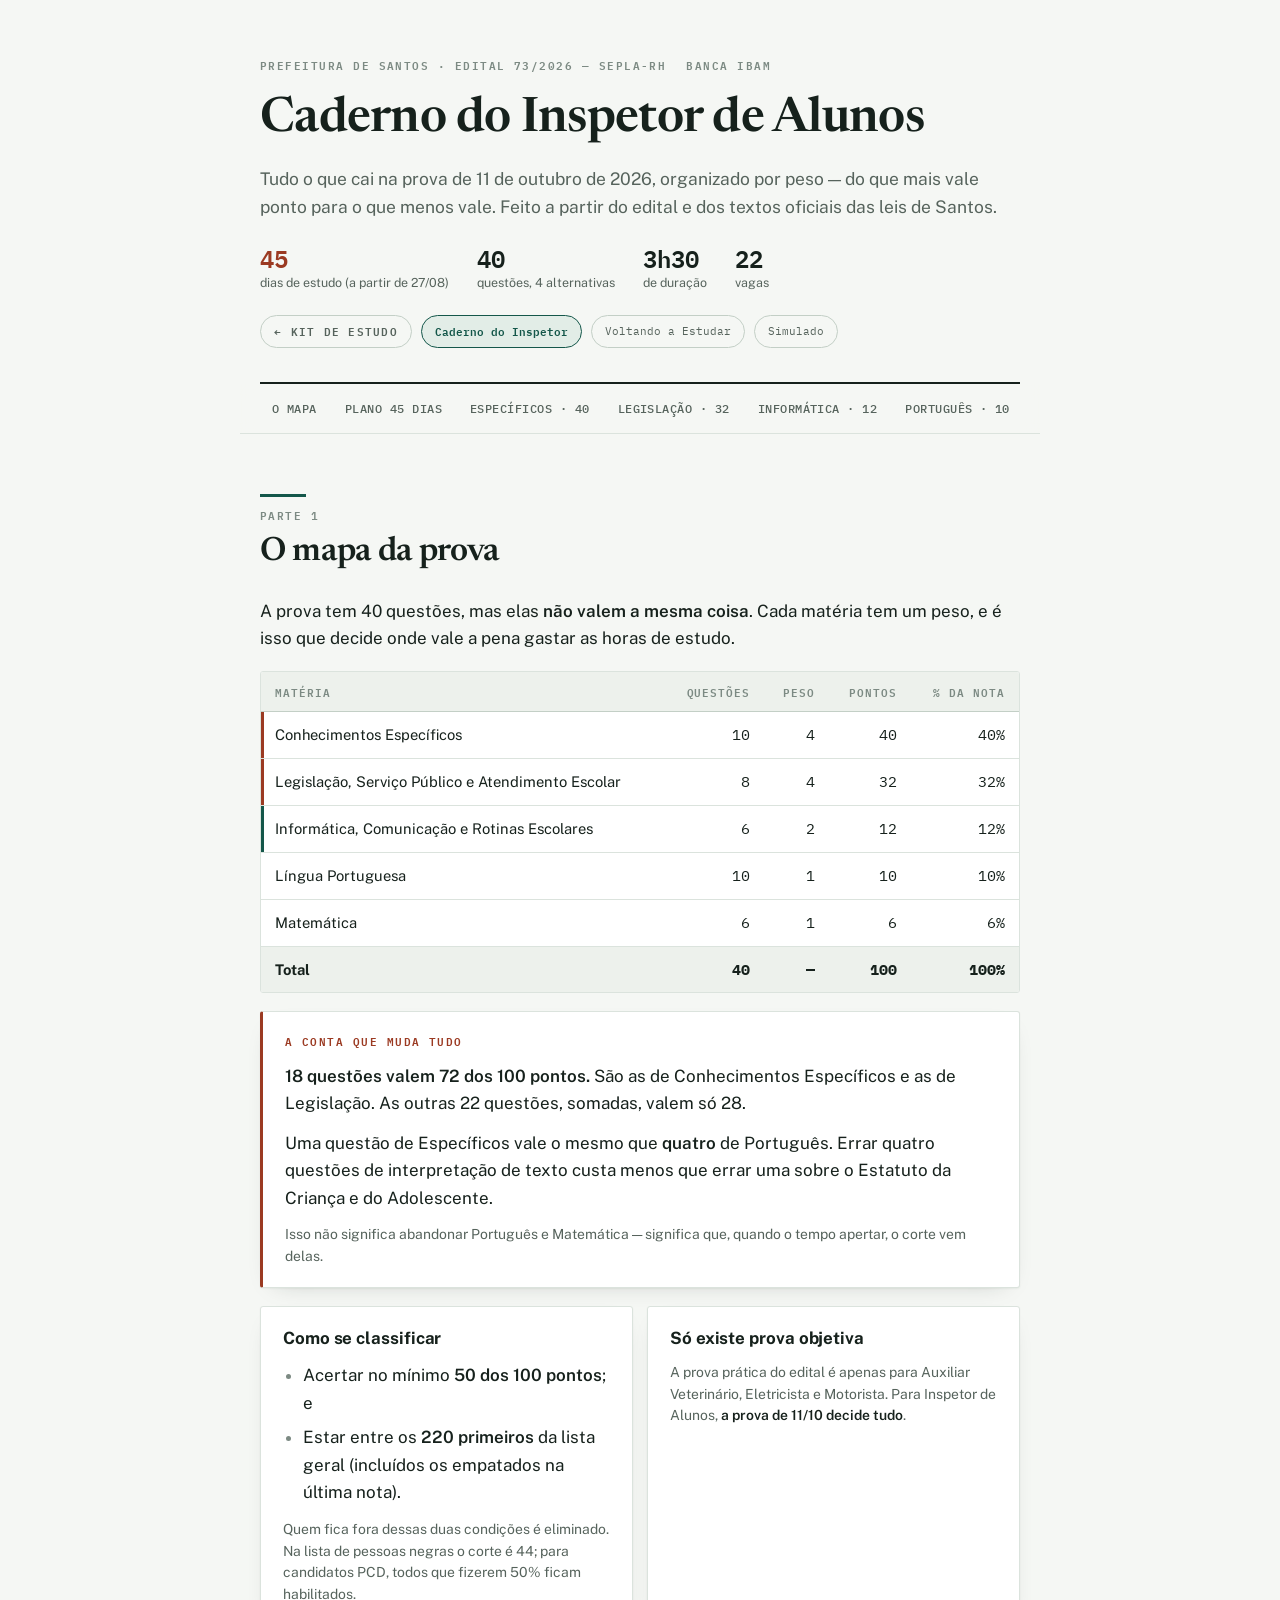
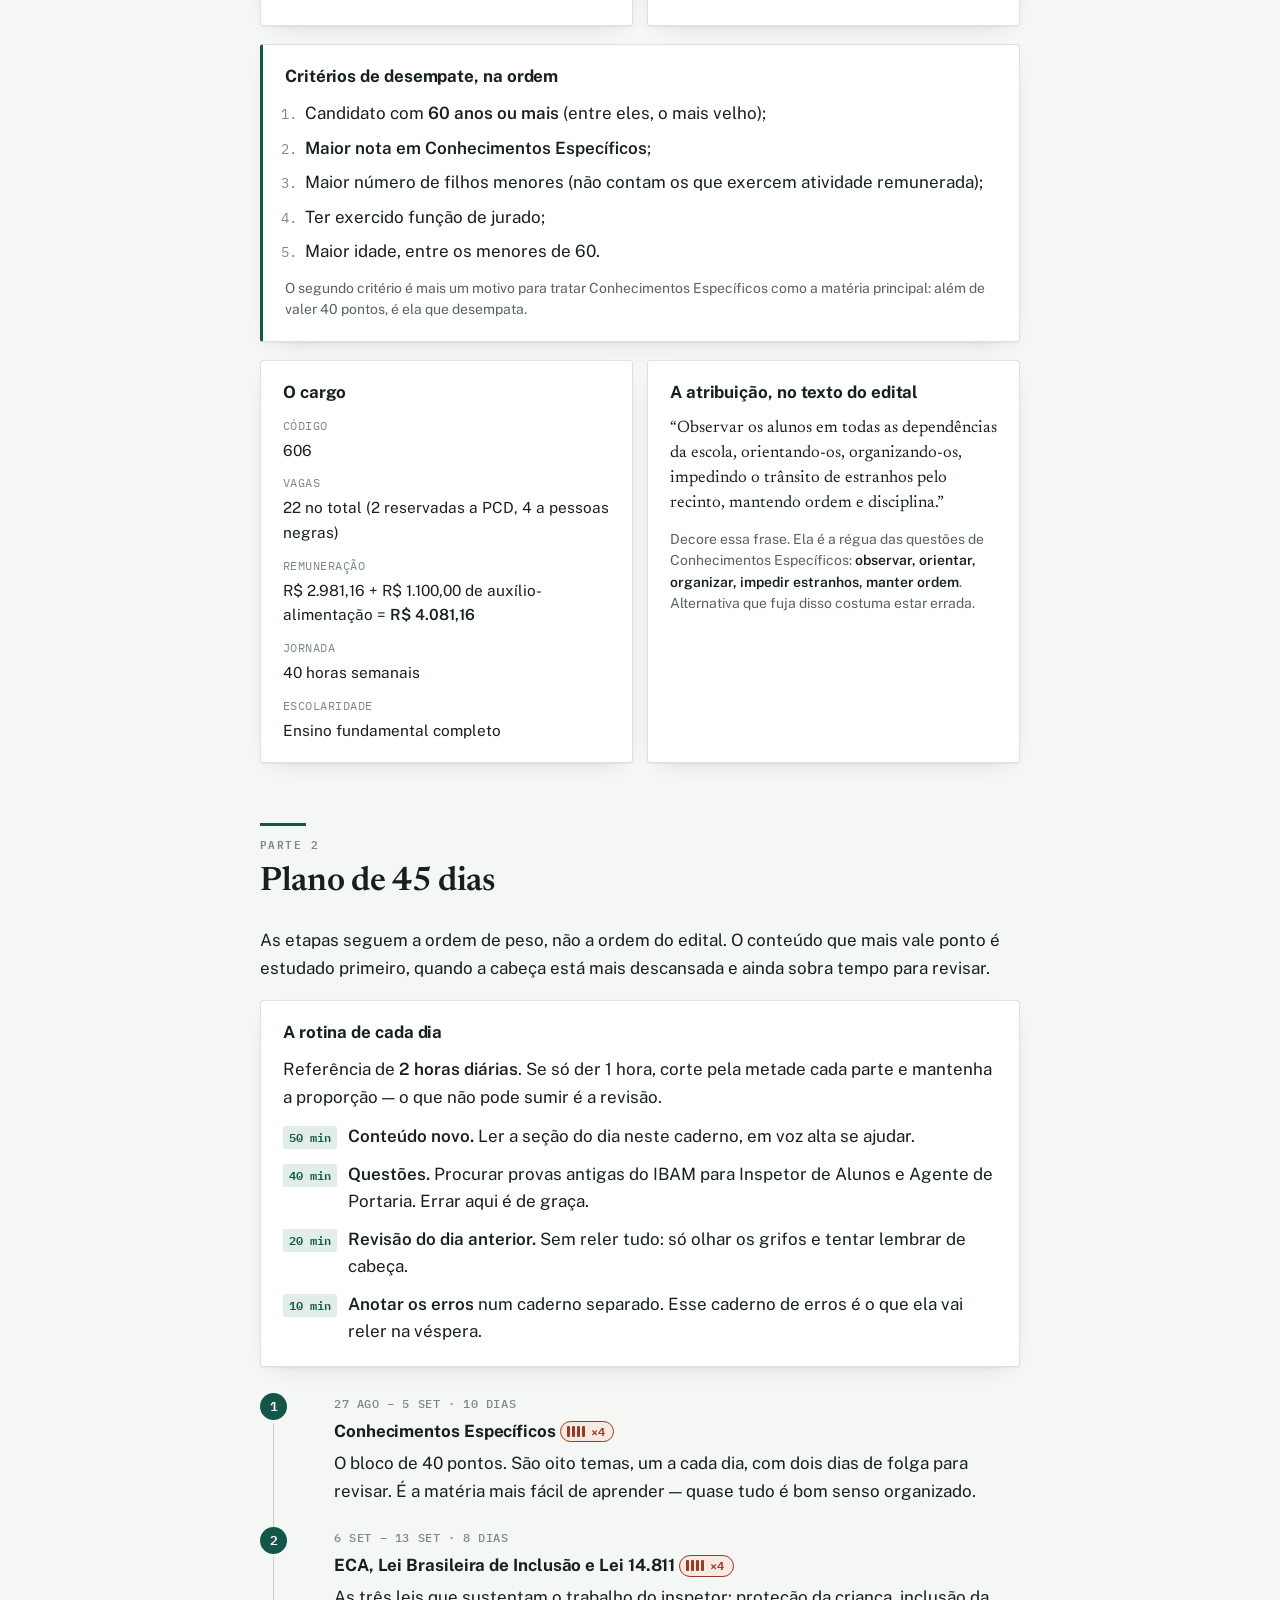
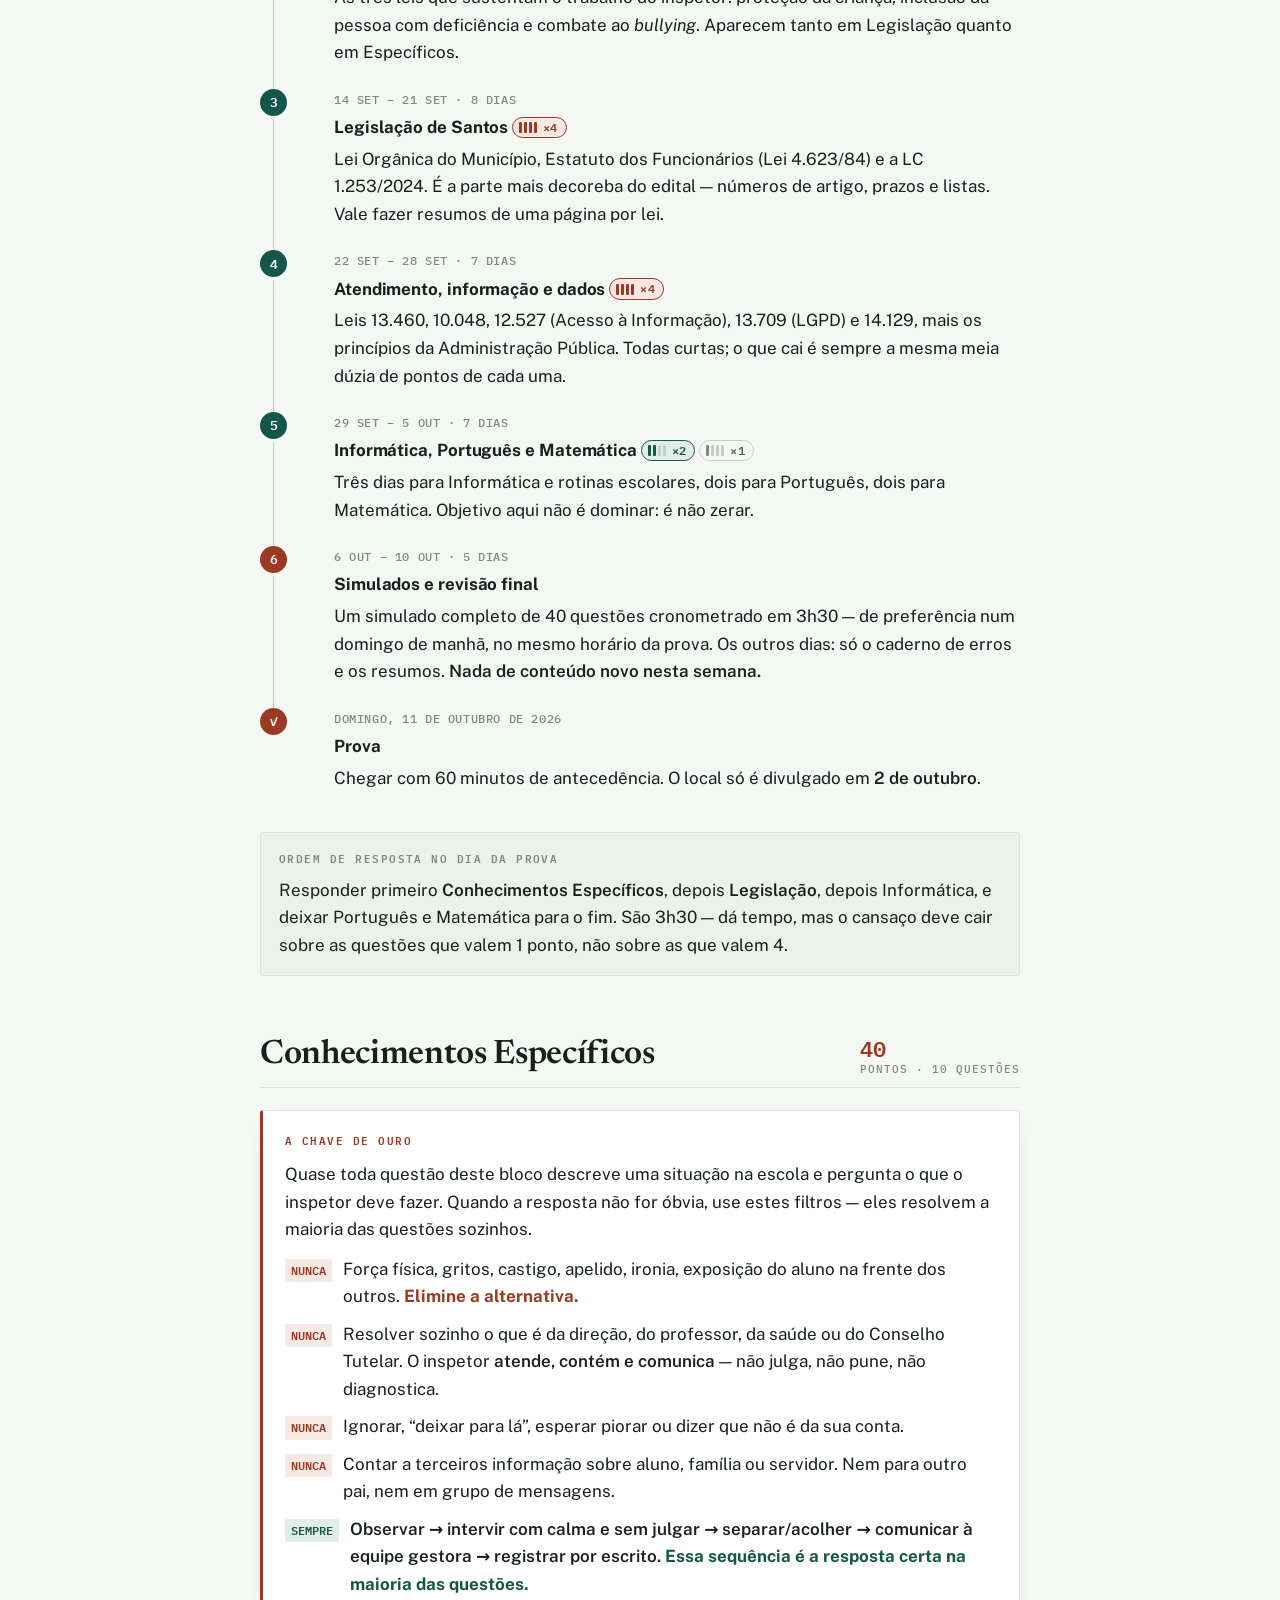
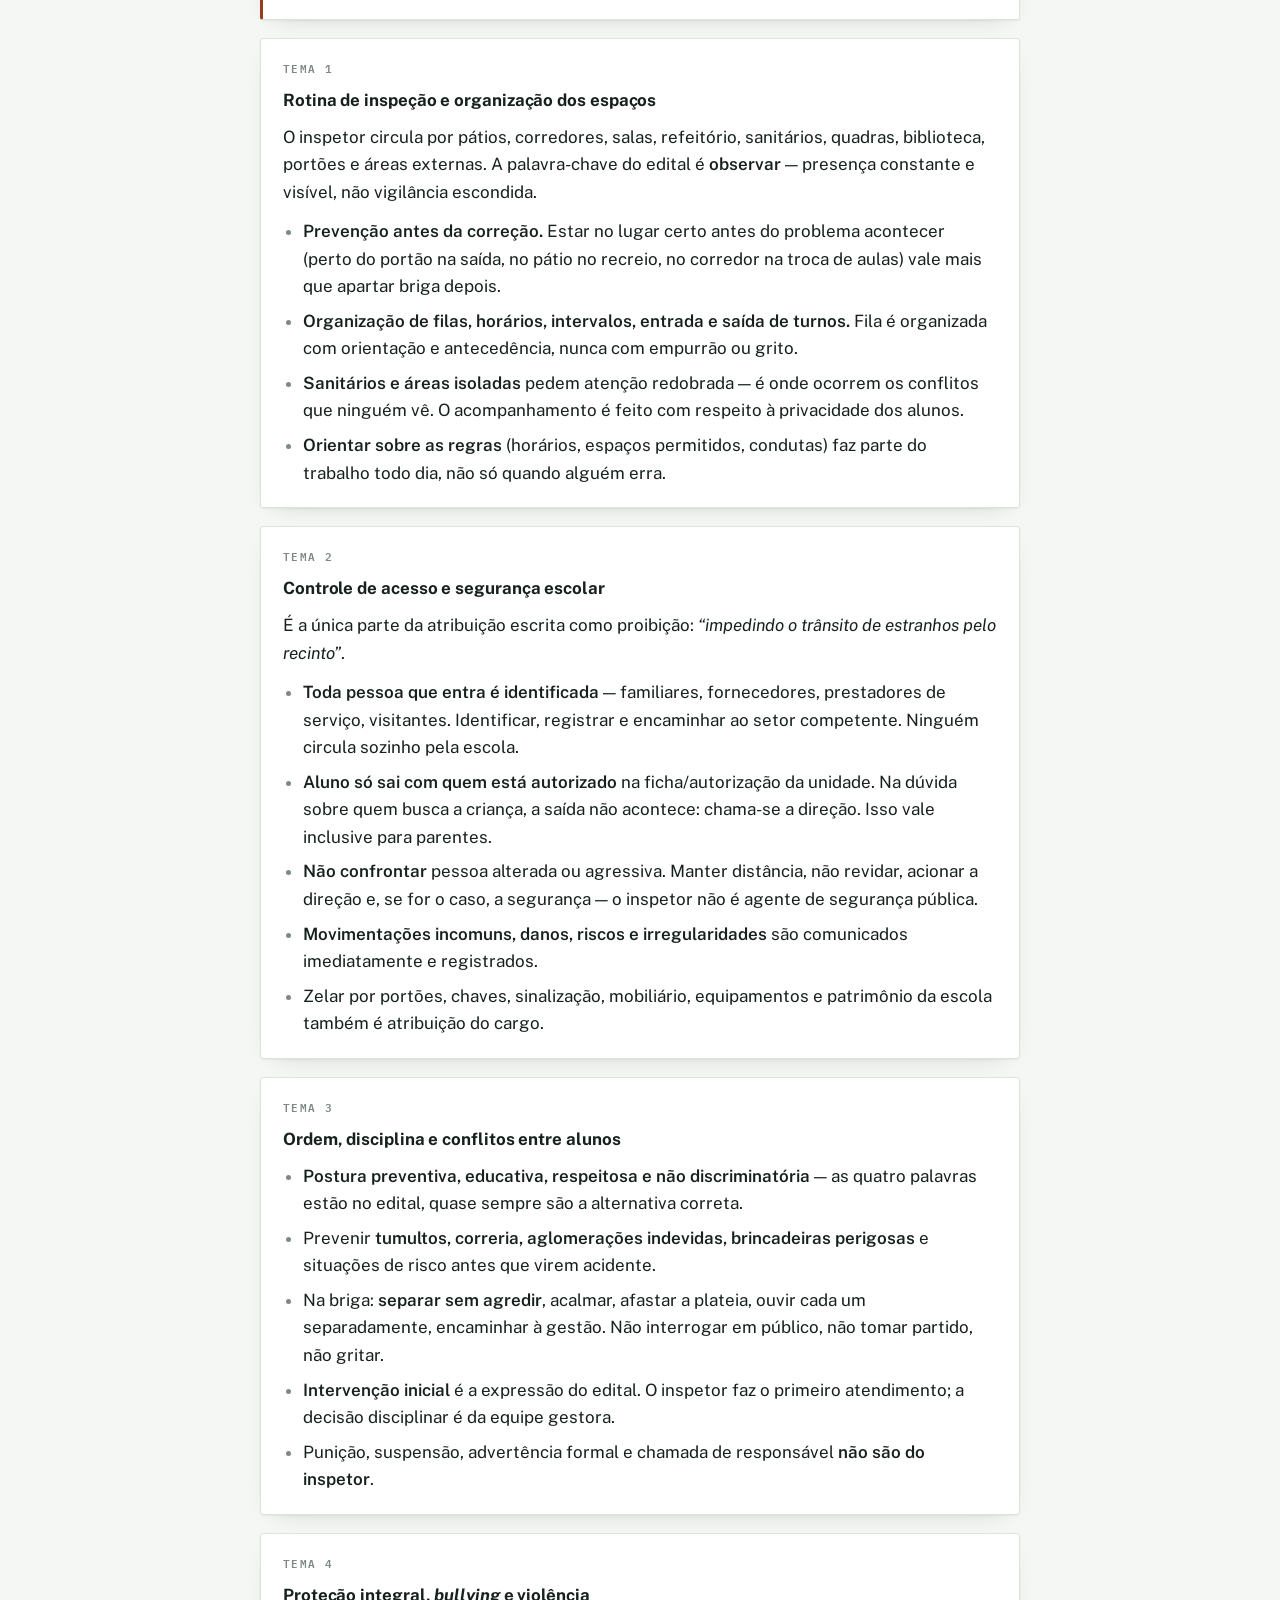
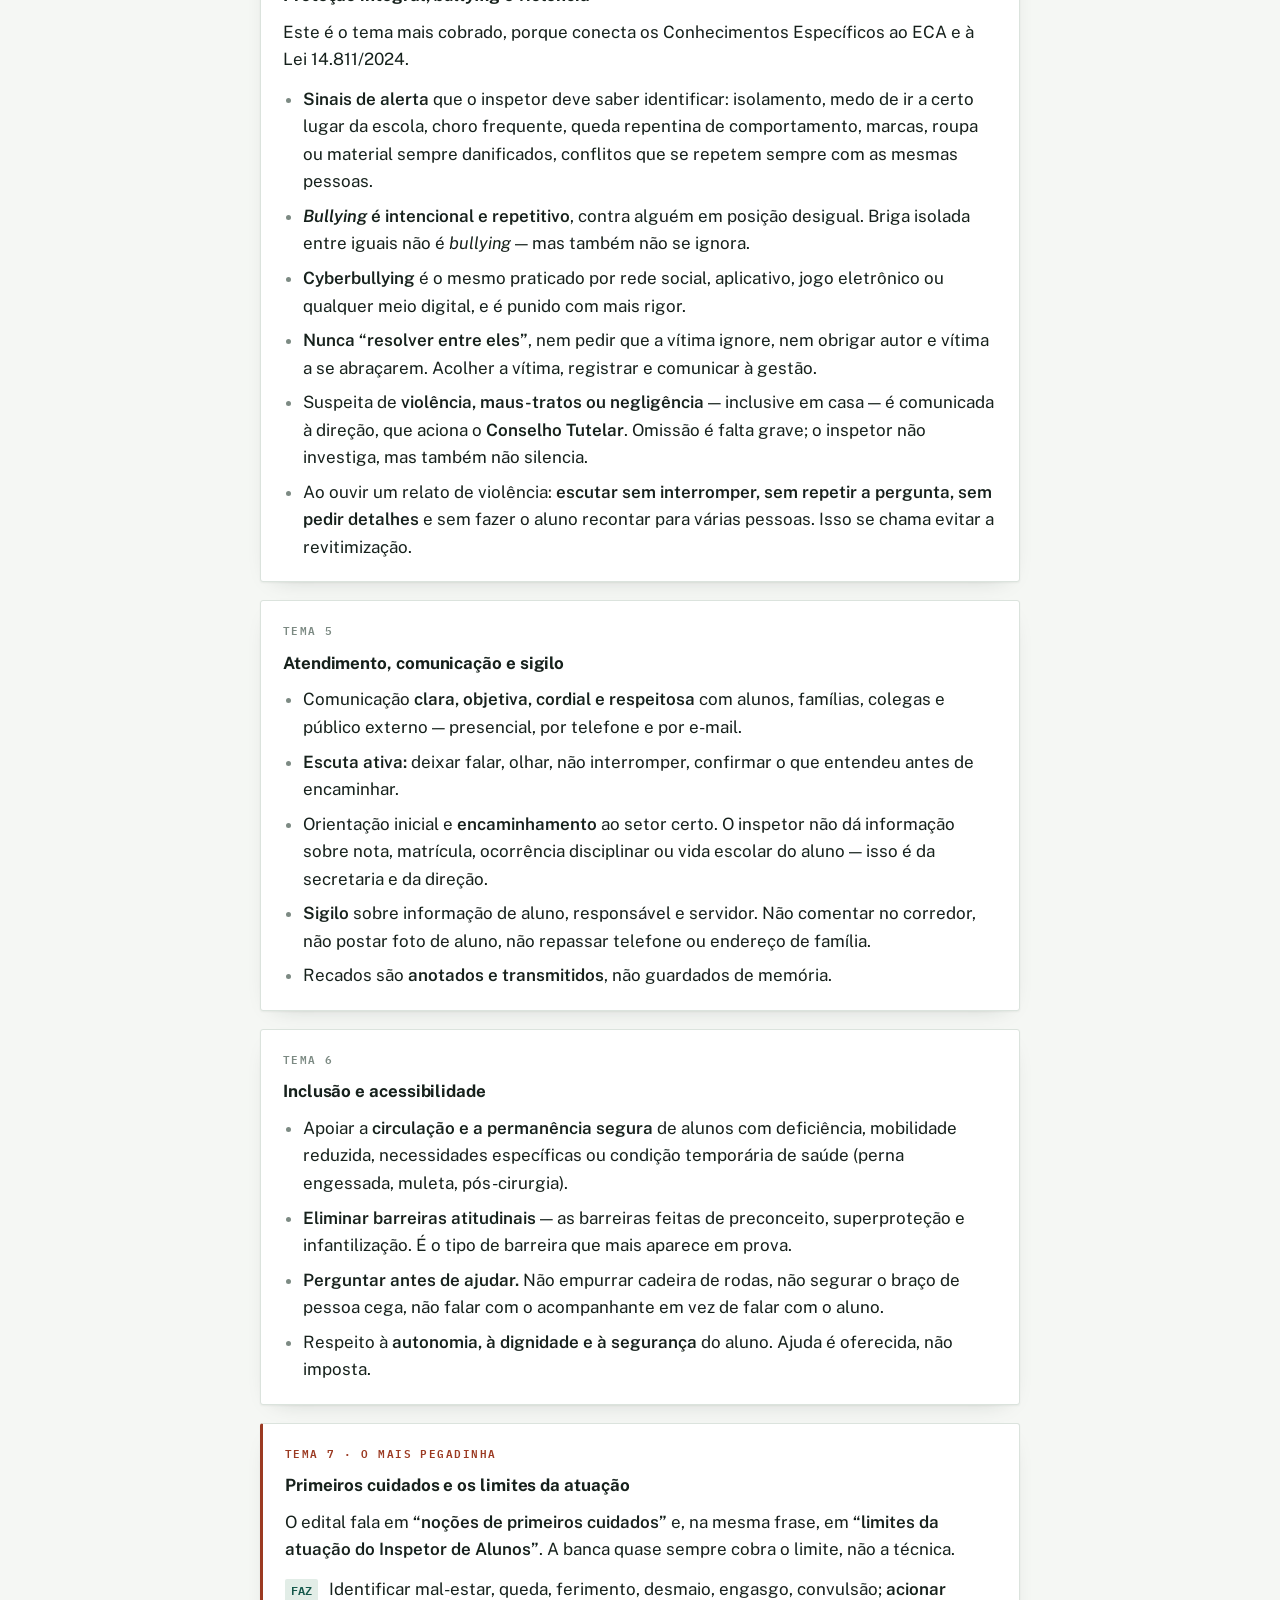
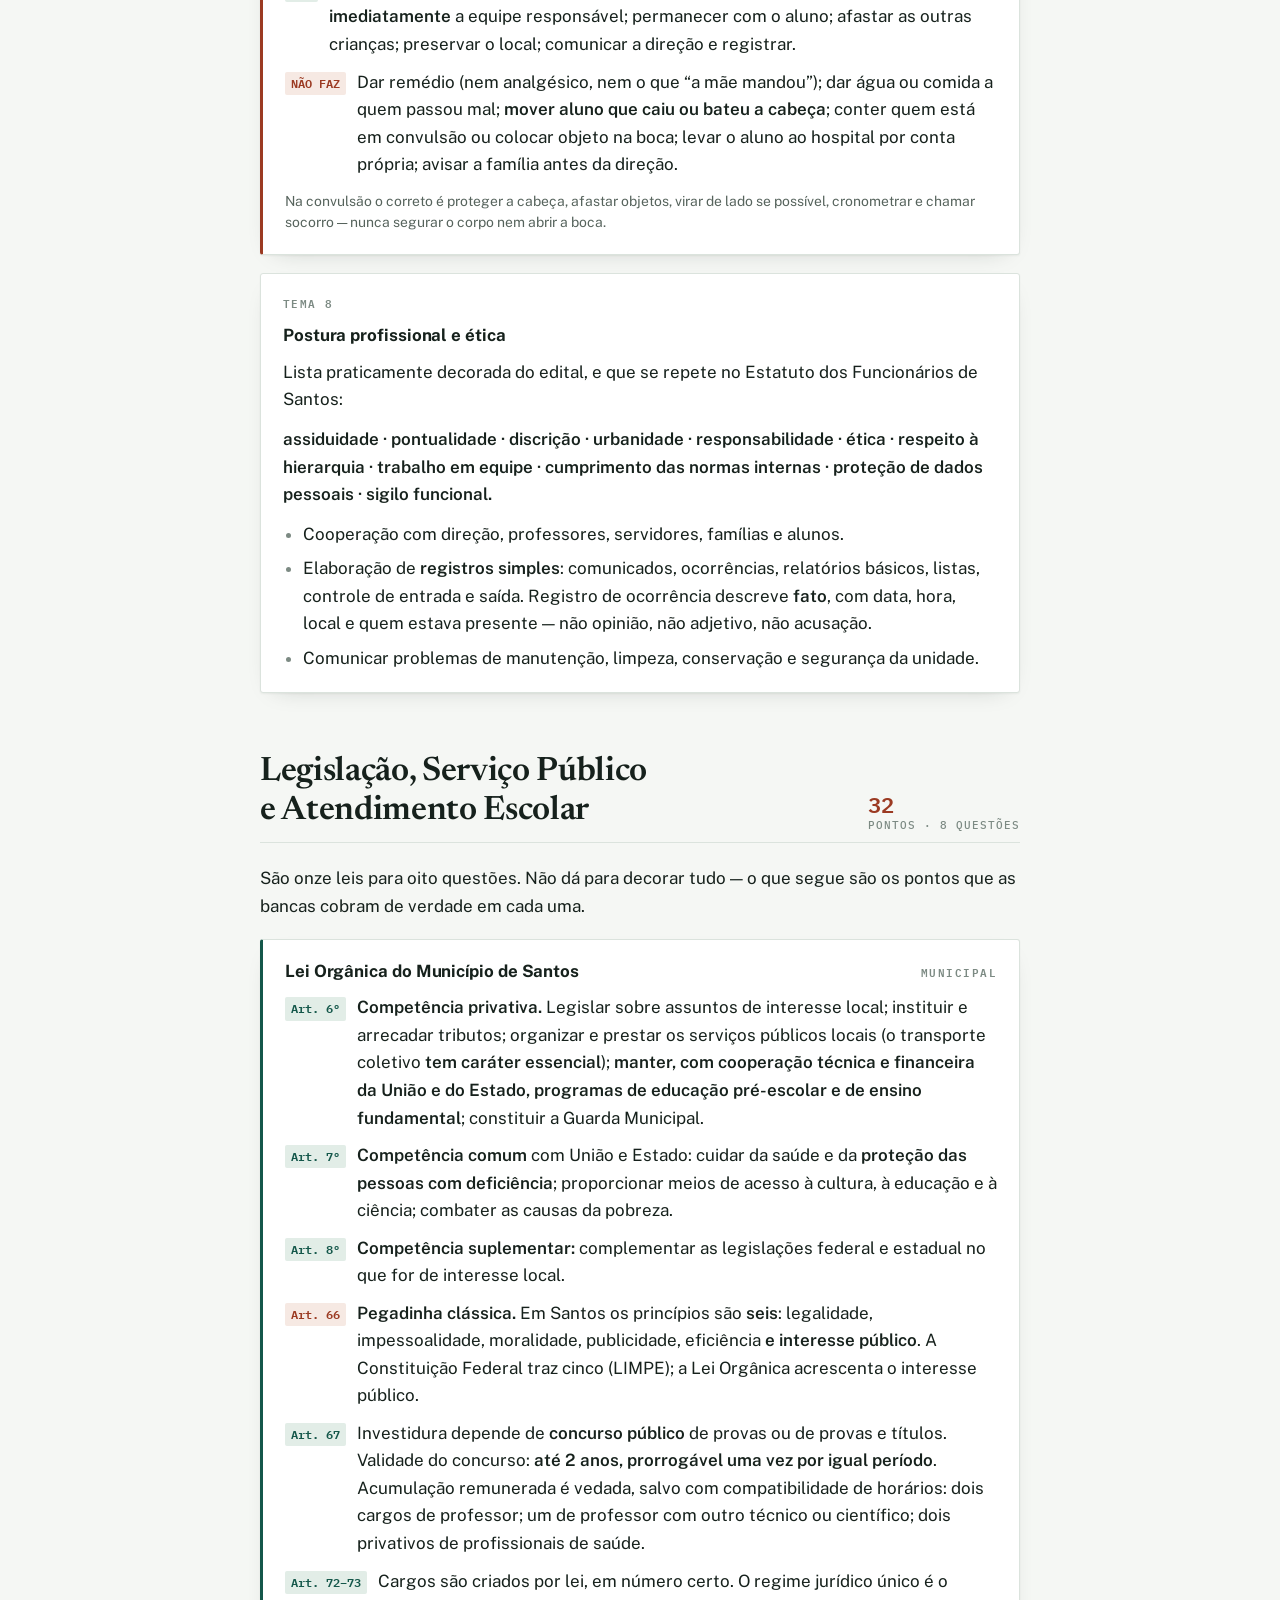
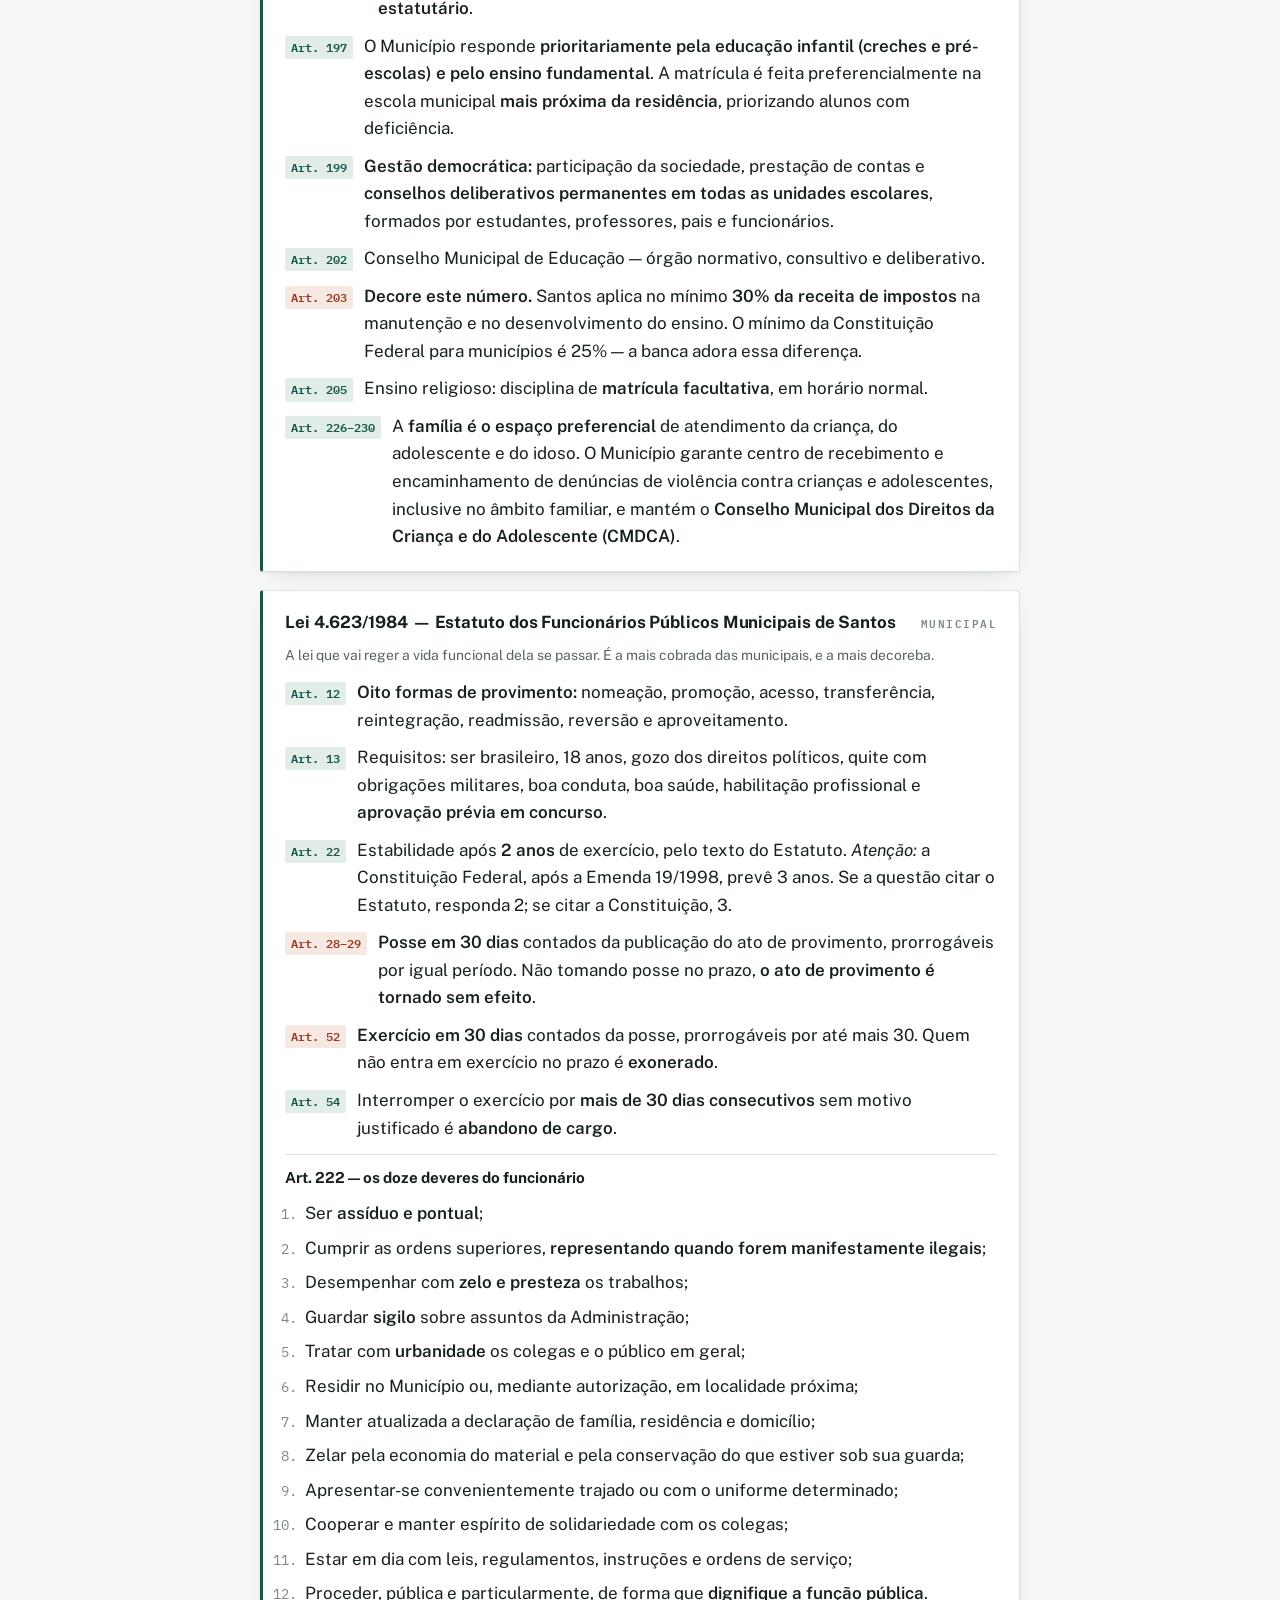
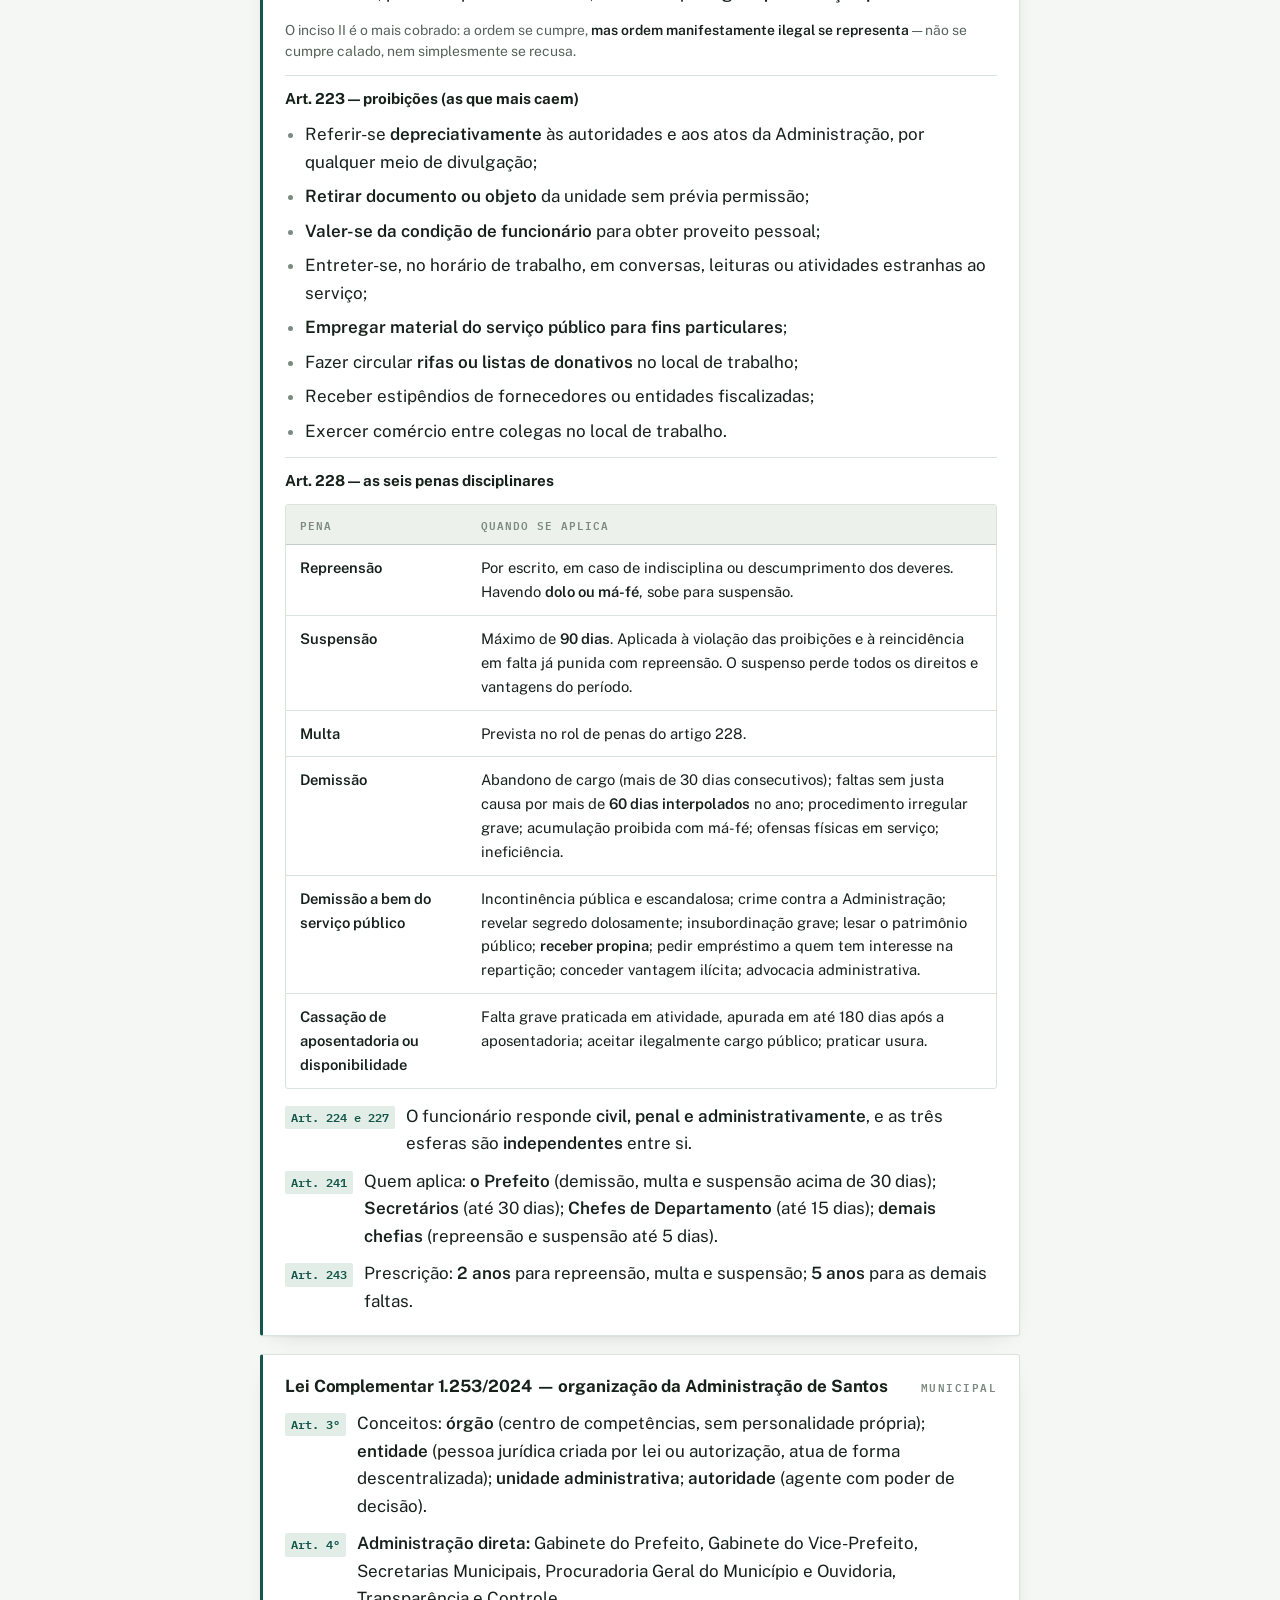
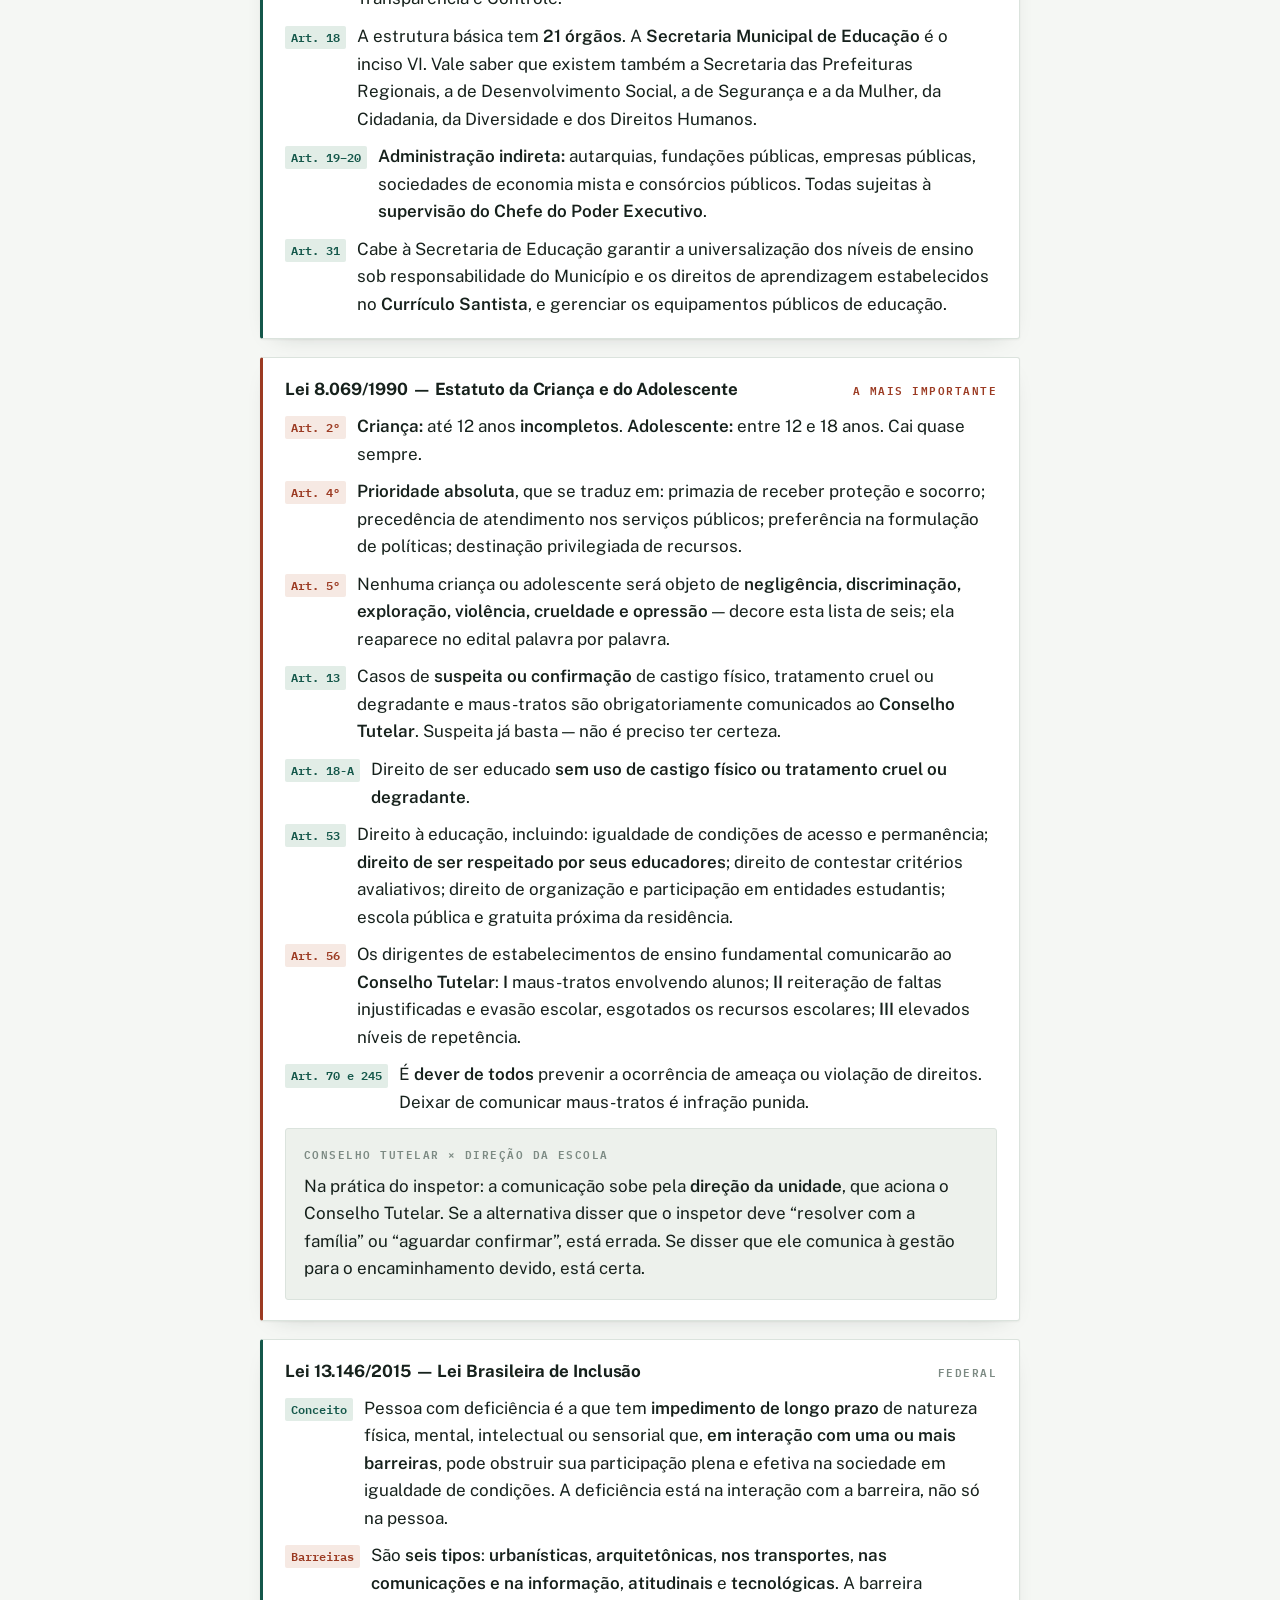
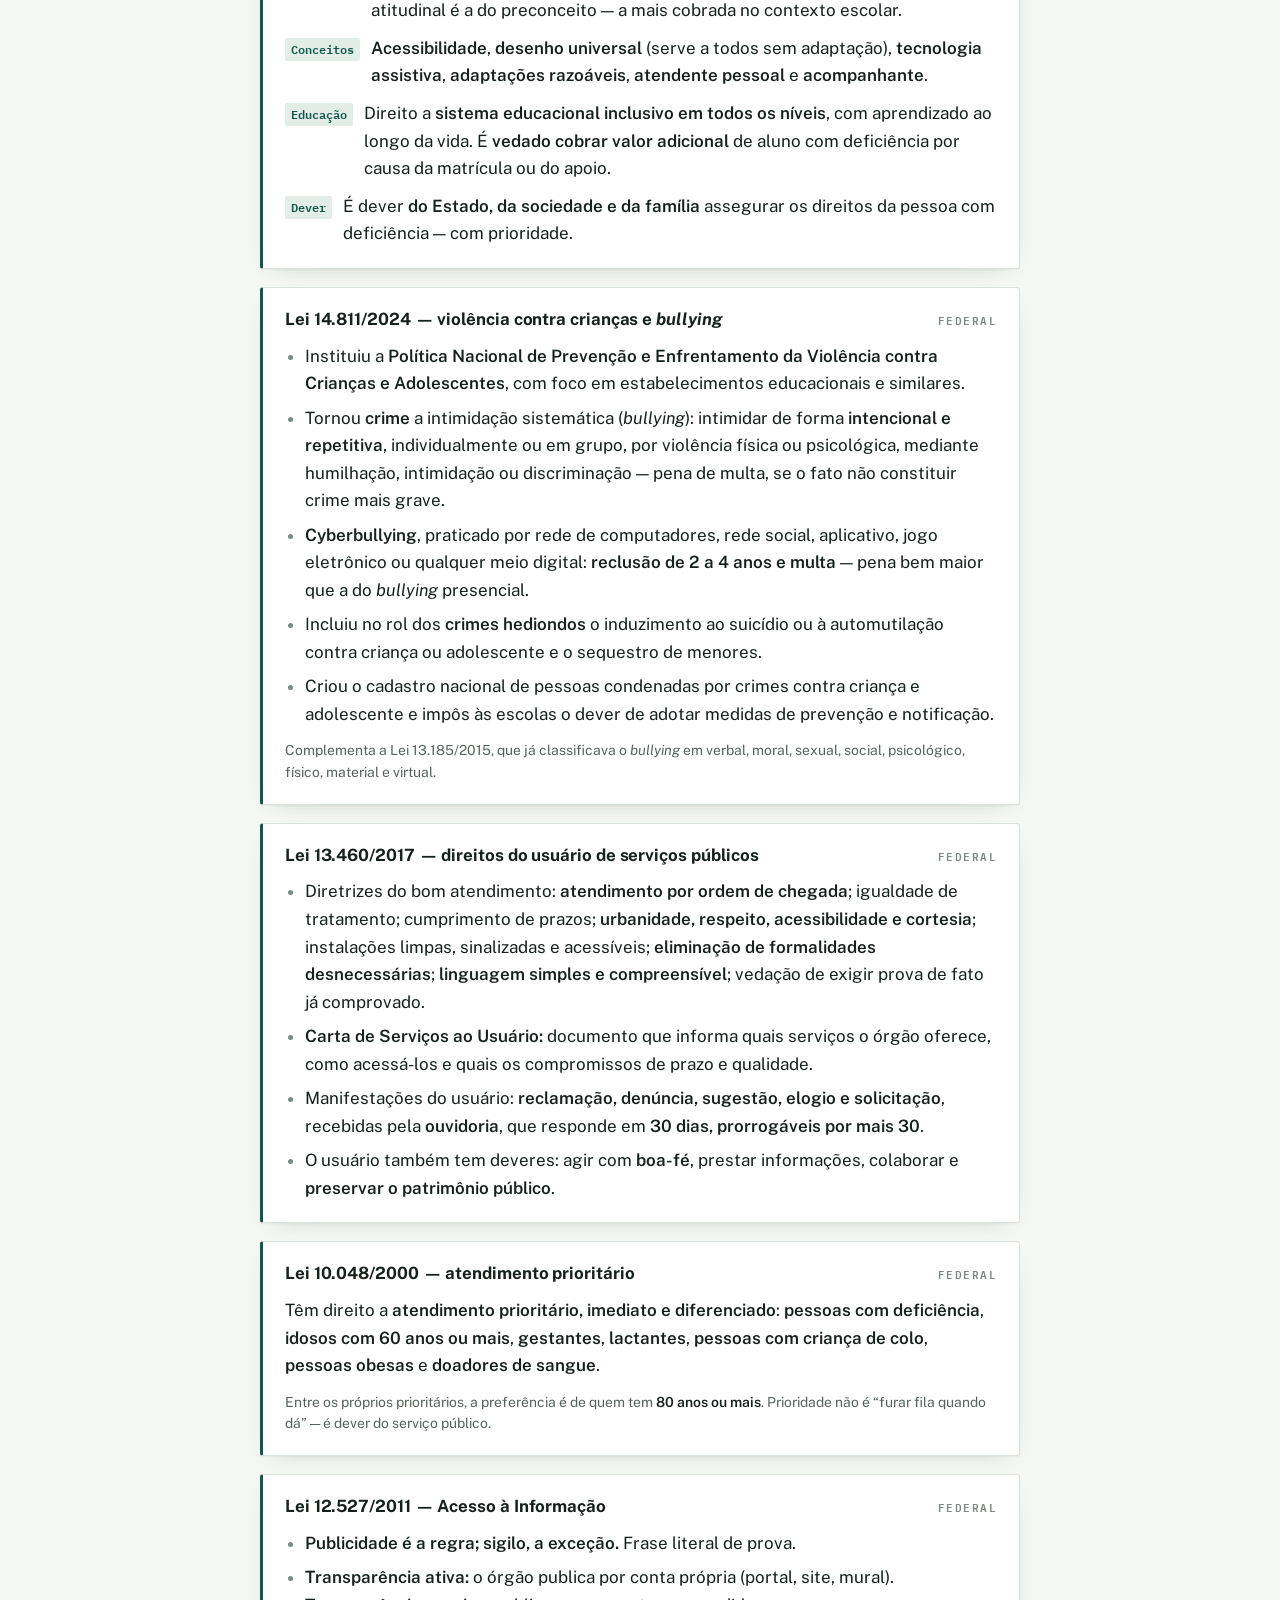
==== caderno.html @ 3c7d90fc "Kit de estudo para o concurso de Inspetor de Alunos de Santos" ====
<!doctype html>
<html lang="pt-BR">
<head>
<meta charset="utf-8">
<meta name="viewport" content="width=device-width, initial-scale=1">
<meta name="description" content="Mapa da prova, plano de 45 dias e conteúdo dos cinco blocos do concurso de Inspetor de Alunos de Santos.">
<meta name="theme-color" content="#14574A">
<title>Caderno do Inspetor de Alunos</title>
<link rel="preconnect" href="https://fonts.googleapis.com">
<link rel="preconnect" href="https://fonts.gstatic.com" crossorigin>
<link rel="stylesheet" href="https://fonts.googleapis.com/css2?family=Newsreader:ital,opsz,wght@0,6..72,400;0,600;1,6..72,400&family=Public+Sans:ital,wght@0,400;0,500;0,600;0,700;1,400&family=IBM+Plex+Mono:wght@400;500;600&display=swap">

<style>
  :root {
    --paper:   #F5F7F4;
    --surface: #FFFFFF;
    --sunk:    #EDF1EC;
    --ink:     #16211C;
    --ink-2:   #56635C;
    --ink-3:   #7C8A83;
    --line:    #DBE3DD;
    --line-2:  #C3CFC6;
    --accent:  #14574A;
    --accent-w:#E2EDE7;
    --alert:   #9B3A22;
    --alert-w: #F6E9E3;
    --shadow:  0 1px 2px rgba(22,33,28,.05), 0 8px 24px -16px rgba(22,33,28,.28);
  }
  @media (prefers-color-scheme: dark) {
    :root:not([data-theme="light"]) {
      --paper:   #111614;
      --surface: #191F1B;
      --sunk:    #1F2723;
      --ink:     #E7EDE8;
      --ink-2:   #9BA9A1;
      --ink-3:   #7E8C85;
      --line:    #2A342E;
      --line-2:  #3A463F;
      --accent:  #74C4AC;
      --accent-w:#1B2E29;
      --alert:   #E4967A;
      --alert-w: #2E211C;
      --shadow:  0 1px 2px rgba(0,0,0,.3), 0 8px 24px -16px rgba(0,0,0,.7);
    }
  }
  :root[data-theme="dark"] {
    --paper:   #111614;
    --surface: #191F1B;
    --sunk:    #1F2723;
    --ink:     #E7EDE8;
    --ink-2:   #9BA9A1;
    --ink-3:   #7E8C85;
    --line:    #2A342E;
    --line-2:  #3A463F;
    --accent:  #74C4AC;
    --accent-w:#1B2E29;
    --alert:   #E4967A;
    --alert-w: #2E211C;
    --shadow:  0 1px 2px rgba(0,0,0,.3), 0 8px 24px -16px rgba(0,0,0,.7);
  }

  * { box-sizing: border-box; }

  body {
    background: var(--paper);
    color: var(--ink);
    font-family: "Public Sans", "Segoe UI", system-ui, sans-serif;
    font-size: 17px;
    line-height: 1.62;
    -webkit-font-smoothing: antialiased;
    margin: 0;
    padding: 0 20px 96px;
  }

  .wrap { max-width: 760px; margin: 0 auto; }

  /* ---------- type ---------- */
  h1, h2, h3, h4 { text-wrap: balance; margin: 0; }
  h1 {
    font-family: Newsreader, Georgia, serif;
    font-size: clamp(2.1rem, 6vw, 3.05rem);
    font-weight: 600;
    line-height: 1.08;
    letter-spacing: -.015em;
  }
  h2 {
    font-family: Newsreader, Georgia, serif;
    font-size: clamp(1.65rem, 4.4vw, 2.1rem);
    font-weight: 600;
    line-height: 1.15;
    letter-spacing: -.01em;
  }
  h3 {
    font-size: 1.06rem;
    font-weight: 700;
    letter-spacing: -.005em;
    line-height: 1.35;
  }
  h4 {
    font-size: .95rem;
    font-weight: 700;
    line-height: 1.4;
  }
  p { margin: 0; }
  strong { font-weight: 600; color: var(--ink); }
  em { font-style: italic; }
  a { color: var(--accent); text-decoration-thickness: 1px; text-underline-offset: 2px; }
  a:focus-visible, button:focus-visible {
    outline: 2px solid var(--accent);
    outline-offset: 3px;
    border-radius: 3px;
  }

  .eyebrow {
    font-family: "IBM Plex Mono", ui-monospace, monospace;
    font-size: .705rem;
    font-weight: 600;
    letter-spacing: .13em;
    text-transform: uppercase;
    color: var(--ink-3);
  }
  .lede { font-size: 1.09rem; color: var(--ink-2); }
  .fine { font-size: .87rem; color: var(--ink-2); line-height: 1.55; }
  .mono { font-family: "IBM Plex Mono", ui-monospace, monospace; font-variant-numeric: tabular-nums; }

  /* ---------- masthead ---------- */
  .mast {

  /* ---------- kit de estudo ---------- */
  .kit { display: flex; flex-wrap: wrap; align-items: center; gap: 7px 9px; padding-top: 4px;
         font-family: "IBM Plex Mono", ui-monospace, monospace; font-size: .715rem; }
  .kit-label { color: var(--ink-3); letter-spacing: .11em; text-transform: uppercase; font-weight: 600; }
  .kit a, .kit .atual { border-radius: 100px; padding: 6px 13px; white-space: nowrap; border: 1px solid var(--line-2); }
  .kit a { color: var(--ink-2); text-decoration: none; }
  .kit a:hover { color: var(--ink); background: var(--sunk); border-color: var(--ink-3); }
  .kit a:focus-visible { outline: 2px solid var(--accent); outline-offset: 2px; }
  .kit .atual { color: var(--accent); border-color: var(--accent); background: var(--accent-w); font-weight: 600; }
    padding: 56px 0 34px;
    border-bottom: 2px solid var(--ink);
    display: flex; flex-direction: column; gap: 18px;
  }
  .mast-meta { display: flex; flex-wrap: wrap; gap: 8px 20px; align-items: baseline; }
  .mast h1 { margin-top: 2px; }
  .countdown {
    display: flex; flex-wrap: wrap; gap: 10px 28px; align-items: baseline;
    padding-top: 6px;
  }
  .cd-item { display: flex; flex-direction: column; gap: 1px; }
  .cd-n {
    font-family: "IBM Plex Mono", ui-monospace, monospace;
    font-size: 1.5rem; font-weight: 600; line-height: 1.1;
    font-variant-numeric: tabular-nums;
  }
  .cd-n.hot { color: var(--alert); }
  .cd-l { font-size: .78rem; color: var(--ink-2); }

  /* ---------- nav ---------- */
  nav.jump {
    position: sticky; top: 0; z-index: 20;
    background: color-mix(in srgb, var(--paper) 92%, transparent);
    backdrop-filter: blur(8px);
    border-bottom: 1px solid var(--line);
    margin: 0 -20px 0;
    padding: 0 20px;
  }
  .jump-inner {
    max-width: 760px; margin: 0 auto;
    display: flex; gap: 4px; overflow-x: auto;
    scrollbar-width: none; padding: 9px 0;
  }
  .jump-inner::-webkit-scrollbar { display: none; }
  .jump a {
    flex: 0 0 auto;
    font-family: "IBM Plex Mono", ui-monospace, monospace;
    font-size: .74rem; font-weight: 500; letter-spacing: .04em;
    text-transform: uppercase;
    color: var(--ink-2); text-decoration: none;
    padding: 5px 11px; border-radius: 100px;
    border: 1px solid transparent;
    white-space: nowrap;
  }
  .jump a:hover { color: var(--ink); background: var(--sunk); border-color: var(--line); }

  /* ---------- sections ---------- */
  section { padding-top: 60px; scroll-margin-top: 58px; }
  .sec-head { display: flex; flex-direction: column; gap: 9px; margin-bottom: 26px; }
  .sec-head .bar { width: 46px; height: 3px; background: var(--accent); }
  .stack { display: flex; flex-direction: column; gap: 18px; }
  .stack-tight { display: flex; flex-direction: column; gap: 11px; }

  /* ---------- peso chip ---------- */
  .peso {
    display: inline-flex; align-items: center; gap: 6px;
    font-family: "IBM Plex Mono", ui-monospace, monospace;
    font-size: .72rem; font-weight: 600; letter-spacing: .02em;
    padding: 2px 8px 2px 6px; border-radius: 100px;
    border: 1px solid var(--line-2); color: var(--ink-2);
    white-space: nowrap;
  }
  .peso i {
    display: block; width: 3px; height: 11px; border-radius: 1px;
    background: var(--line-2);
  }
  .peso .bars { display: inline-flex; gap: 2px; }
  .peso.p4 { border-color: var(--alert); color: var(--alert); background: var(--alert-w); }
  .peso.p4 i { background: var(--alert); }
  .peso.p2 { border-color: var(--accent); color: var(--accent); background: var(--accent-w); }
  .peso.p2 i:nth-child(-n+2) { background: var(--accent); }
  .peso.p1 i:nth-child(1) { background: var(--ink-3); }

  /* ---------- block header ---------- */
  .block-head {
    display: flex; flex-wrap: wrap; align-items: flex-end; gap: 8px 16px;
    padding-bottom: 12px; margin-bottom: 22px;
    border-bottom: 1px solid var(--line);
  }
  .block-head h2 { flex: 1 1 260px; }
  .pts {
    font-family: "IBM Plex Mono", ui-monospace, monospace;
    font-variant-numeric: tabular-nums;
    font-size: 1.35rem; font-weight: 600; line-height: 1;
    color: var(--accent);
  }
  .pts small { font-size: .68rem; font-weight: 500; letter-spacing: .09em; text-transform: uppercase; color: var(--ink-3); display: block; margin-top: 4px; }
  .pts.hot { color: var(--alert); }

  /* ---------- cards ---------- */
  .card {
    background: var(--surface);
    border: 1px solid var(--line);
    border-radius: 3px;
    padding: 20px 22px;
    display: flex; flex-direction: column; gap: 12px;
    box-shadow: var(--shadow);
  }
  .card.rule { border-left: 3px solid var(--accent); }
  .card.rule-hot { border-left: 3px solid var(--alert); }
  .card > .card-top { display: flex; flex-wrap: wrap; gap: 6px 12px; align-items: baseline; justify-content: space-between; }

  .note {
    background: var(--sunk);
    border: 1px solid var(--line);
    border-radius: 3px;
    padding: 16px 18px;
    display: flex; flex-direction: column; gap: 9px;
  }
  .note.warn { background: var(--alert-w); border-color: color-mix(in srgb, var(--alert) 32%, transparent); }
  .note.warn .eyebrow { color: var(--alert); }

  /* ---------- lists ---------- */
  ul.clean, ol.clean { margin: 0; padding-left: 1.15em; display: flex; flex-direction: column; gap: 7px; }
  ul.clean li::marker { color: var(--ink-3); }
  ol.clean li::marker { color: var(--ink-3); font-family: "IBM Plex Mono", monospace; font-size: .85em; }
  ul.flat { margin: 0; padding: 0; list-style: none; display: flex; flex-direction: column; gap: 10px; }
  ul.flat > li { display: flex; gap: 11px; align-items: flex-start; }
  .art {
    flex: 0 0 auto;
    font-family: "IBM Plex Mono", ui-monospace, monospace;
    font-size: .74rem; font-weight: 600;
    color: var(--accent);
    background: var(--accent-w);
    border-radius: 2px;
    padding: 2px 6px;
    margin-top: 3px;
    white-space: nowrap;
  }
  .art.hot { color: var(--alert); background: var(--alert-w); }
  .yes, .no { font-weight: 700; }
  .yes { color: var(--accent); }
  .no  { color: var(--alert); }

  /* ---------- tables ---------- */
  .tw { overflow-x: auto; border: 1px solid var(--line); border-radius: 3px; background: var(--surface); }
  table { border-collapse: collapse; width: 100%; font-size: .92rem; min-width: 470px; }
  th, td { text-align: left; padding: 11px 14px; border-bottom: 1px solid var(--line); vertical-align: top; }
  thead th {
    font-family: "IBM Plex Mono", ui-monospace, monospace;
    font-size: .68rem; font-weight: 600; letter-spacing: .09em; text-transform: uppercase;
    color: var(--ink-3); background: var(--sunk);
    border-bottom: 1px solid var(--line-2);
  }
  tbody tr:last-child td { border-bottom: 0; }
  td.num, th.num { text-align: right; font-family: "IBM Plex Mono", monospace; font-variant-numeric: tabular-nums; }
  tr.total td { background: var(--sunk); font-weight: 700; border-top: 1px solid var(--line-2); }
  tr.heavy td:first-child { box-shadow: inset 3px 0 0 var(--alert); }
  tr.mid td:first-child { box-shadow: inset 3px 0 0 var(--accent); }

  /* ---------- plan timeline ---------- */
  .etapa {
    display: grid; grid-template-columns: 58px 1fr; gap: 0 16px;
    padding-bottom: 22px;
    position: relative;
  }
  .etapa:not(:last-child)::before {
    content: ""; position: absolute; left: 13px; top: 30px; bottom: 0;
    width: 1px; background: var(--line-2);
  }
  .etapa-n {
    font-family: "IBM Plex Mono", ui-monospace, monospace;
    font-size: .8rem; font-weight: 600;
    width: 27px; height: 27px; border-radius: 50%;
    display: grid; place-items: center;
    background: var(--accent); color: var(--surface);
    position: relative; z-index: 1;
  }
  .etapa-n.last { background: var(--alert); }
  .etapa-body { display: flex; flex-direction: column; gap: 7px; padding-top: 1px; }
  .etapa-date {
    font-family: "IBM Plex Mono", ui-monospace, monospace;
    font-size: .74rem; font-weight: 500; letter-spacing: .05em;
    color: var(--ink-3); text-transform: uppercase;
  }

  /* ---------- misc ---------- */
  .grid2 { display: grid; grid-template-columns: repeat(auto-fit, minmax(230px, 1fr)); gap: 14px; }
  .kv { display: flex; flex-direction: column; gap: 2px; }
  .kv dt { font-size: .76rem; color: var(--ink-3); font-family: "IBM Plex Mono", monospace; letter-spacing: .04em; text-transform: uppercase; }
  .kv dd { margin: 0; font-size: .96rem; }
  dl { margin: 0; }
  hr { border: 0; border-top: 1px solid var(--line); margin: 0; }
  code {
    font-family: "IBM Plex Mono", ui-monospace, monospace;
    font-size: .88em; background: var(--sunk);
    border: 1px solid var(--line); border-radius: 2px;
    padding: 1px 5px;
  }
  .check { list-style: none; margin: 0; padding: 0; display: flex; flex-direction: column; gap: 9px; }
  .check li { display: flex; gap: 10px; align-items: flex-start; }
  .check li::before {
    content: ""; flex: 0 0 auto; width: 14px; height: 14px; margin-top: 5px;
    border: 1.5px solid var(--line-2); border-radius: 2px;
  }
  footer {
    margin-top: 72px; padding-top: 26px; border-top: 2px solid var(--ink);
    display: flex; flex-direction: column; gap: 14px;
  }
  @media (max-width: 560px) {
    body { font-size: 16.5px; padding: 0 16px 72px; }
    nav.jump { margin: 0 -16px; padding: 0 16px; }
    .card { padding: 17px 18px; }
  }
  @media print {
    nav.jump { display: none; }
    body { background: #fff; color: #000; }
    .card, .note, .tw { break-inside: avoid; box-shadow: none; }
    section { page-break-before: auto; }
  }
</style>
</head>
<body>
<div class="wrap">

  <header class="mast">
    <div class="mast-meta">
      <span class="eyebrow">Prefeitura de Santos · Edital 73/2026 — SEPLA-RH</span>
      <span class="eyebrow">Banca IBAM</span>
    </div>
    <h1>Caderno do Inspetor de Alunos</h1>
    <p class="lede">Tudo o que cai na prova de 11 de outubro de 2026, organizado por peso — do que mais vale ponto para o que menos vale. Feito a partir do edital e dos textos oficiais das leis de Santos.</p>
    <div class="countdown">
      <div class="cd-item"><span class="cd-n hot">45</span><span class="cd-l">dias de estudo (a partir de 27/08)</span></div>
      <div class="cd-item"><span class="cd-n">40</span><span class="cd-l">questões, 4 alternativas</span></div>
      <div class="cd-item"><span class="cd-n">3h30</span><span class="cd-l">de duração</span></div>
      <div class="cd-item"><span class="cd-n">22</span><span class="cd-l">vagas</span></div>
    </div>
    <nav class="kit" aria-label="Material de estudo">
      <a class="kit-label" href="./index.html" style="text-decoration:none">&larr; Kit de estudo</a>
      <span class="atual">Caderno do Inspetor</span>
      <a href="./revisao.html">Voltando a Estudar</a>
      <a href="./simulado.html">Simulado</a>
    </nav>
  </header>

  <nav class="jump" aria-label="Seções">
    <div class="jump-inner">
      <a href="#mapa">O mapa</a>
      <a href="#plano">Plano 45 dias</a>
      <a href="#especificos">Específicos · 40</a>
      <a href="#legislacao">Legislação · 32</a>
      <a href="#informatica">Informática · 12</a>
      <a href="#portugues">Português · 10</a>
      <a href="#matematica">Matemática · 6</a>
      <a href="#prova">Dia da prova</a>
    </div>
  </nav>

  <!-- ============ MAPA ============ -->
  <section id="mapa">
    <div class="sec-head">
      <div class="bar"></div>
      <span class="eyebrow">Parte 1</span>
      <h2>O mapa da prova</h2>
    </div>

    <div class="stack">
      <p>A prova tem 40 questões, mas elas <strong>não valem a mesma coisa</strong>. Cada matéria tem um peso, e é isso que decide onde vale a pena gastar as horas de estudo.</p>

      <div class="tw">
        <table>
          <thead>
            <tr>
              <th>Matéria</th>
              <th class="num">Questões</th>
              <th class="num">Peso</th>
              <th class="num">Pontos</th>
              <th class="num">% da nota</th>
            </tr>
          </thead>
          <tbody>
            <tr class="heavy"><td>Conhecimentos Específicos</td><td class="num">10</td><td class="num">4</td><td class="num">40</td><td class="num">40%</td></tr>
            <tr class="heavy"><td>Legislação, Serviço Público e Atendimento Escolar</td><td class="num">8</td><td class="num">4</td><td class="num">32</td><td class="num">32%</td></tr>
            <tr class="mid"><td>Informática, Comunicação e Rotinas Escolares</td><td class="num">6</td><td class="num">2</td><td class="num">12</td><td class="num">12%</td></tr>
            <tr><td>Língua Portuguesa</td><td class="num">10</td><td class="num">1</td><td class="num">10</td><td class="num">10%</td></tr>
            <tr><td>Matemática</td><td class="num">6</td><td class="num">1</td><td class="num">6</td><td class="num">6%</td></tr>
            <tr class="total"><td>Total</td><td class="num">40</td><td class="num">—</td><td class="num">100</td><td class="num">100%</td></tr>
          </tbody>
        </table>
      </div>

      <div class="card rule-hot">
        <span class="eyebrow" style="color:var(--alert)">A conta que muda tudo</span>
        <p><strong>18 questões valem 72 dos 100 pontos.</strong> São as de Conhecimentos Específicos e as de Legislação. As outras 22 questões, somadas, valem só 28.</p>
        <p>Uma questão de Específicos vale o mesmo que <strong>quatro</strong> de Português. Errar quatro questões de interpretação de texto custa menos que errar uma sobre o Estatuto da Criança e do Adolescente.</p>
        <p class="fine">Isso não significa abandonar Português e Matemática — significa que, quando o tempo apertar, o corte vem delas.</p>
      </div>

      <div class="grid2">
        <div class="card">
          <h3>Como se classificar</h3>
          <ul class="clean">
            <li>Acertar no mínimo <strong>50 dos 100 pontos</strong>; e</li>
            <li>Estar entre os <strong>220 primeiros</strong> da lista geral (incluídos os empatados na última nota).</li>
          </ul>
          <p class="fine">Quem fica fora dessas duas condições é eliminado. Na lista de pessoas negras o corte é 44; para candidatos PCD, todos que fizerem 50% ficam habilitados.</p>
        </div>
        <div class="card">
          <h3>Só existe prova objetiva</h3>
          <p class="fine">A prova prática do edital é apenas para Auxiliar Veterinário, Eletricista e Motorista. Para Inspetor de Alunos, <strong>a prova de 11/10 decide tudo</strong>.</p>
        </div>
      </div>

      <div class="card rule">
        <h3>Critérios de desempate, na ordem</h3>
        <ol class="clean">
          <li>Candidato com <strong>60 anos ou mais</strong> (entre eles, o mais velho);</li>
          <li><strong>Maior nota em Conhecimentos Específicos</strong>;</li>
          <li>Maior número de filhos menores (não contam os que exercem atividade remunerada);</li>
          <li>Ter exercido função de jurado;</li>
          <li>Maior idade, entre os menores de 60.</li>
        </ol>
        <p class="fine">O segundo critério é mais um motivo para tratar Conhecimentos Específicos como a matéria principal: além de valer 40 pontos, é ela que desempata.</p>
      </div>

      <div class="grid2">
        <div class="card">
          <h3>O cargo</h3>
          <dl class="stack-tight">
            <div class="kv"><dt>Código</dt><dd>606</dd></div>
            <div class="kv"><dt>Vagas</dt><dd>22 no total (2 reservadas a PCD, 4 a pessoas negras)</dd></div>
            <div class="kv"><dt>Remuneração</dt><dd>R$ 2.981,16 + R$ 1.100,00 de auxílio-alimentação = <strong>R$ 4.081,16</strong></dd></div>
            <div class="kv"><dt>Jornada</dt><dd>40 horas semanais</dd></div>
            <div class="kv"><dt>Escolaridade</dt><dd>Ensino fundamental completo</dd></div>
          </dl>
        </div>
        <div class="card">
          <h3>A atribuição, no texto do edital</h3>
          <p style="font-family:Newsreader,Georgia,serif; font-size:1.05rem; line-height:1.5;">“Observar os alunos em todas as dependências da escola, orientando-os, organizando-os, impedindo o trânsito de estranhos pelo recinto, mantendo ordem e disciplina.”</p>
          <p class="fine">Decore essa frase. Ela é a régua das questões de Conhecimentos Específicos: <strong>observar, orientar, organizar, impedir estranhos, manter ordem</strong>. Alternativa que fuja disso costuma estar errada.</p>
        </div>
      </div>
    </div>
  </section>

  <!-- ============ PLANO ============ -->
  <section id="plano">
    <div class="sec-head">
      <div class="bar"></div>
      <span class="eyebrow">Parte 2</span>
      <h2>Plano de 45 dias</h2>
    </div>

    <div class="stack">
      <p>As etapas seguem a ordem de peso, não a ordem do edital. O conteúdo que mais vale ponto é estudado primeiro, quando a cabeça está mais descansada e ainda sobra tempo para revisar.</p>

      <div class="card">
        <h3>A rotina de cada dia</h3>
        <p>Referência de <strong>2 horas diárias</strong>. Se só der 1 hora, corte pela metade cada parte e mantenha a proporção — o que não pode sumir é a revisão.</p>
        <ul class="flat">
          <li><span class="art">50 min</span><span><strong>Conteúdo novo.</strong> Ler a seção do dia neste caderno, em voz alta se ajudar.</span></li>
          <li><span class="art">40 min</span><span><strong>Questões.</strong> Procurar provas antigas do IBAM para Inspetor de Alunos e Agente de Portaria. Errar aqui é de graça.</span></li>
          <li><span class="art">20 min</span><span><strong>Revisão do dia anterior.</strong> Sem reler tudo: só olhar os grifos e tentar lembrar de cabeça.</span></li>
          <li><span class="art">10 min</span><span><strong>Anotar os erros</strong> num caderno separado. Esse caderno de erros é o que ela vai reler na véspera.</span></li>
        </ul>
      </div>

      <div style="margin-top:8px">
        <div class="etapa">
          <div class="etapa-n">1</div>
          <div class="etapa-body">
            <span class="etapa-date">27 ago – 5 set · 10 dias</span>
            <h3>Conhecimentos Específicos <span class="peso p4"><span class="bars"><i></i><i></i><i></i><i></i></span>×4</span></h3>
            <p>O bloco de 40 pontos. São oito temas, um a cada dia, com dois dias de folga para revisar. É a matéria mais fácil de aprender — quase tudo é bom senso organizado.</p>
          </div>
        </div>
        <div class="etapa">
          <div class="etapa-n">2</div>
          <div class="etapa-body">
            <span class="etapa-date">6 set – 13 set · 8 dias</span>
            <h3>ECA, Lei Brasileira de Inclusão e Lei 14.811 <span class="peso p4"><span class="bars"><i></i><i></i><i></i><i></i></span>×4</span></h3>
            <p>As três leis que sustentam o trabalho do inspetor: proteção da criança, inclusão da pessoa com deficiência e combate ao <em>bullying</em>. Aparecem tanto em Legislação quanto em Específicos.</p>
          </div>
        </div>
        <div class="etapa">
          <div class="etapa-n">3</div>
          <div class="etapa-body">
            <span class="etapa-date">14 set – 21 set · 8 dias</span>
            <h3>Legislação de Santos <span class="peso p4"><span class="bars"><i></i><i></i><i></i><i></i></span>×4</span></h3>
            <p>Lei Orgânica do Município, Estatuto dos Funcionários (Lei 4.623/84) e a LC 1.253/2024. É a parte mais decoreba do edital — números de artigo, prazos e listas. Vale fazer resumos de uma página por lei.</p>
          </div>
        </div>
        <div class="etapa">
          <div class="etapa-n">4</div>
          <div class="etapa-body">
            <span class="etapa-date">22 set – 28 set · 7 dias</span>
            <h3>Atendimento, informação e dados <span class="peso p4"><span class="bars"><i></i><i></i><i></i><i></i></span>×4</span></h3>
            <p>Leis 13.460, 10.048, 12.527 (Acesso à Informação), 13.709 (LGPD) e 14.129, mais os princípios da Administração Pública. Todas curtas; o que cai é sempre a mesma meia dúzia de pontos de cada uma.</p>
          </div>
        </div>
        <div class="etapa">
          <div class="etapa-n">5</div>
          <div class="etapa-body">
            <span class="etapa-date">29 set – 5 out · 7 dias</span>
            <h3>Informática, Português e Matemática <span class="peso p2"><span class="bars"><i></i><i></i><i></i><i></i></span>×2</span> <span class="peso p1"><span class="bars"><i></i><i></i><i></i><i></i></span>×1</span></h3>
            <p>Três dias para Informática e rotinas escolares, dois para Português, dois para Matemática. Objetivo aqui não é dominar: é não zerar.</p>
          </div>
        </div>
        <div class="etapa">
          <div class="etapa-n last">6</div>
          <div class="etapa-body">
            <span class="etapa-date">6 out – 10 out · 5 dias</span>
            <h3>Simulados e revisão final</h3>
            <p>Um simulado completo de 40 questões cronometrado em 3h30 — de preferência num domingo de manhã, no mesmo horário da prova. Os outros dias: só o caderno de erros e os resumos. <strong>Nada de conteúdo novo nesta semana.</strong></p>
          </div>
        </div>
        <div class="etapa">
          <div class="etapa-n last">✓</div>
          <div class="etapa-body">
            <span class="etapa-date">Domingo, 11 de outubro de 2026</span>
            <h3>Prova</h3>
            <p>Chegar com 60 minutos de antecedência. O local só é divulgado em <strong>2 de outubro</strong>.</p>
          </div>
        </div>
      </div>

      <div class="note">
        <span class="eyebrow">Ordem de resposta no dia da prova</span>
        <p>Responder primeiro <strong>Conhecimentos Específicos</strong>, depois <strong>Legislação</strong>, depois Informática, e deixar Português e Matemática para o fim. São 3h30 — dá tempo, mas o cansaço deve cair sobre as questões que valem 1 ponto, não sobre as que valem 4.</p>
      </div>
    </div>
  </section>

  <!-- ============ ESPECÍFICOS ============ -->
  <section id="especificos">
    <div class="block-head">
      <h2>Conhecimentos Específicos</h2>
      <div class="pts hot">40<small>pontos · 10 questões</small></div>
    </div>

    <div class="stack">
      <div class="card rule-hot">
        <span class="eyebrow" style="color:var(--alert)">A chave de ouro</span>
        <p>Quase toda questão deste bloco descreve uma situação na escola e pergunta o que o inspetor deve fazer. Quando a resposta não for óbvia, use estes filtros — eles resolvem a maioria das questões sozinhos.</p>
        <ul class="flat">
          <li><span class="art hot">NUNCA</span><span>Força física, gritos, castigo, apelido, ironia, exposição do aluno na frente dos outros. <span class="no">Elimine a alternativa.</span></span></li>
          <li><span class="art hot">NUNCA</span><span>Resolver sozinho o que é da direção, do professor, da saúde ou do Conselho Tutelar. O inspetor <strong>atende, contém e comunica</strong> — não julga, não pune, não diagnostica.</span></li>
          <li><span class="art hot">NUNCA</span><span>Ignorar, “deixar para lá”, esperar piorar ou dizer que não é da sua conta.</span></li>
          <li><span class="art hot">NUNCA</span><span>Contar a terceiros informação sobre aluno, família ou servidor. Nem para outro pai, nem em grupo de mensagens.</span></li>
          <li><span class="art">SEMPRE</span><span><strong>Observar → intervir com calma e sem julgar → separar/acolher → comunicar à equipe gestora → registrar por escrito.</strong> <span class="yes">Essa sequência é a resposta certa na maioria das questões.</span></span></li>
        </ul>
      </div>

      <div class="card">
        <span class="eyebrow">Tema 1</span>
        <h3>Rotina de inspeção e organização dos espaços</h3>
        <p>O inspetor circula por pátios, corredores, salas, refeitório, sanitários, quadras, biblioteca, portões e áreas externas. A palavra-chave do edital é <strong>observar</strong> — presença constante e visível, não vigilância escondida.</p>
        <ul class="clean">
          <li><strong>Prevenção antes da correção.</strong> Estar no lugar certo antes do problema acontecer (perto do portão na saída, no pátio no recreio, no corredor na troca de aulas) vale mais que apartar briga depois.</li>
          <li><strong>Organização de filas, horários, intervalos, entrada e saída de turnos.</strong> Fila é organizada com orientação e antecedência, nunca com empurrão ou grito.</li>
          <li><strong>Sanitários e áreas isoladas</strong> pedem atenção redobrada — é onde ocorrem os conflitos que ninguém vê. O acompanhamento é feito com respeito à privacidade dos alunos.</li>
          <li><strong>Orientar sobre as regras</strong> (horários, espaços permitidos, condutas) faz parte do trabalho todo dia, não só quando alguém erra.</li>
        </ul>
      </div>

      <div class="card">
        <span class="eyebrow">Tema 2</span>
        <h3>Controle de acesso e segurança escolar</h3>
        <p>É a única parte da atribuição escrita como proibição: <em>“impedindo o trânsito de estranhos pelo recinto”</em>.</p>
        <ul class="clean">
          <li><strong>Toda pessoa que entra é identificada</strong> — familiares, fornecedores, prestadores de serviço, visitantes. Identificar, registrar e encaminhar ao setor competente. Ninguém circula sozinho pela escola.</li>
          <li><strong>Aluno só sai com quem está autorizado</strong> na ficha/autorização da unidade. Na dúvida sobre quem busca a criança, a saída não acontece: chama-se a direção. Isso vale inclusive para parentes.</li>
          <li><strong>Não confrontar</strong> pessoa alterada ou agressiva. Manter distância, não revidar, acionar a direção e, se for o caso, a segurança — o inspetor não é agente de segurança pública.</li>
          <li><strong>Movimentações incomuns, danos, riscos e irregularidades</strong> são comunicados imediatamente e registrados.</li>
          <li>Zelar por portões, chaves, sinalização, mobiliário, equipamentos e patrimônio da escola também é atribuição do cargo.</li>
        </ul>
      </div>

      <div class="card">
        <span class="eyebrow">Tema 3</span>
        <h3>Ordem, disciplina e conflitos entre alunos</h3>
        <ul class="clean">
          <li><strong>Postura preventiva, educativa, respeitosa e não discriminatória</strong> — as quatro palavras estão no edital, quase sempre são a alternativa correta.</li>
          <li>Prevenir <strong>tumultos, correria, aglomerações indevidas, brincadeiras perigosas</strong> e situações de risco antes que virem acidente.</li>
          <li>Na briga: <strong>separar sem agredir</strong>, acalmar, afastar a plateia, ouvir cada um separadamente, encaminhar à gestão. Não interrogar em público, não tomar partido, não gritar.</li>
          <li><strong>Intervenção inicial</strong> é a expressão do edital. O inspetor faz o primeiro atendimento; a decisão disciplinar é da equipe gestora.</li>
          <li>Punição, suspensão, advertência formal e chamada de responsável <strong>não são do inspetor</strong>.</li>
        </ul>
      </div>

      <div class="card">
        <span class="eyebrow">Tema 4</span>
        <h3>Proteção integral, <em>bullying</em> e violência</h3>
        <p>Este é o tema mais cobrado, porque conecta os Conhecimentos Específicos ao ECA e à Lei 14.811/2024.</p>
        <ul class="clean">
          <li><strong>Sinais de alerta</strong> que o inspetor deve saber identificar: isolamento, medo de ir a certo lugar da escola, choro frequente, queda repentina de comportamento, marcas, roupa ou material sempre danificados, conflitos que se repetem sempre com as mesmas pessoas.</li>
          <li><strong><em>Bullying</em> é intencional e repetitivo</strong>, contra alguém em posição desigual. Briga isolada entre iguais não é <em>bullying</em> — mas também não se ignora.</li>
          <li><strong>Cyberbullying</strong> é o mesmo praticado por rede social, aplicativo, jogo eletrônico ou qualquer meio digital, e é punido com mais rigor.</li>
          <li><strong>Nunca “resolver entre eles”</strong>, nem pedir que a vítima ignore, nem obrigar autor e vítima a se abraçarem. Acolher a vítima, registrar e comunicar à gestão.</li>
          <li>Suspeita de <strong>violência, maus-tratos ou negligência</strong> — inclusive em casa — é comunicada à direção, que aciona o <strong>Conselho Tutelar</strong>. Omissão é falta grave; o inspetor não investiga, mas também não silencia.</li>
          <li>Ao ouvir um relato de violência: <strong>escutar sem interromper, sem repetir a pergunta, sem pedir detalhes</strong> e sem fazer o aluno recontar para várias pessoas. Isso se chama evitar a revitimização.</li>
        </ul>
      </div>

      <div class="card">
        <span class="eyebrow">Tema 5</span>
        <h3>Atendimento, comunicação e sigilo</h3>
        <ul class="clean">
          <li>Comunicação <strong>clara, objetiva, cordial e respeitosa</strong> com alunos, famílias, colegas e público externo — presencial, por telefone e por e-mail.</li>
          <li><strong>Escuta ativa:</strong> deixar falar, olhar, não interromper, confirmar o que entendeu antes de encaminhar.</li>
          <li>Orientação inicial e <strong>encaminhamento</strong> ao setor certo. O inspetor não dá informação sobre nota, matrícula, ocorrência disciplinar ou vida escolar do aluno — isso é da secretaria e da direção.</li>
          <li><strong>Sigilo</strong> sobre informação de aluno, responsável e servidor. Não comentar no corredor, não postar foto de aluno, não repassar telefone ou endereço de família.</li>
          <li>Recados são <strong>anotados e transmitidos</strong>, não guardados de memória.</li>
        </ul>
      </div>

      <div class="card">
        <span class="eyebrow">Tema 6</span>
        <h3>Inclusão e acessibilidade</h3>
        <ul class="clean">
          <li>Apoiar a <strong>circulação e a permanência segura</strong> de alunos com deficiência, mobilidade reduzida, necessidades específicas ou condição temporária de saúde (perna engessada, muleta, pós-cirurgia).</li>
          <li><strong>Eliminar barreiras atitudinais</strong> — as barreiras feitas de preconceito, superproteção e infantilização. É o tipo de barreira que mais aparece em prova.</li>
          <li><strong>Perguntar antes de ajudar.</strong> Não empurrar cadeira de rodas, não segurar o braço de pessoa cega, não falar com o acompanhante em vez de falar com o aluno.</li>
          <li>Respeito à <strong>autonomia, à dignidade e à segurança</strong> do aluno. Ajuda é oferecida, não imposta.</li>
        </ul>
      </div>

      <div class="card rule-hot">
        <span class="eyebrow" style="color:var(--alert)">Tema 7 · o mais pegadinha</span>
        <h3>Primeiros cuidados e os limites da atuação</h3>
        <p>O edital fala em <strong>“noções de primeiros cuidados”</strong> e, na mesma frase, em <strong>“limites da atuação do Inspetor de Alunos”</strong>. A banca quase sempre cobra o limite, não a técnica.</p>
        <ul class="flat">
          <li><span class="art">FAZ</span><span>Identificar mal-estar, queda, ferimento, desmaio, engasgo, convulsão; <strong>acionar imediatamente</strong> a equipe responsável; permanecer com o aluno; afastar as outras crianças; preservar o local; comunicar a direção e registrar.</span></li>
          <li><span class="art hot">NÃO FAZ</span><span>Dar remédio (nem analgésico, nem o que “a mãe mandou”); dar água ou comida a quem passou mal; <strong>mover aluno que caiu ou bateu a cabeça</strong>; conter quem está em convulsão ou colocar objeto na boca; levar o aluno ao hospital por conta própria; avisar a família antes da direção.</span></li>
        </ul>
        <p class="fine">Na convulsão o correto é proteger a cabeça, afastar objetos, virar de lado se possível, cronometrar e chamar socorro — nunca segurar o corpo nem abrir a boca.</p>
      </div>

      <div class="card">
        <span class="eyebrow">Tema 8</span>
        <h3>Postura profissional e ética</h3>
        <p>Lista praticamente decorada do edital, e que se repete no Estatuto dos Funcionários de Santos:</p>
        <p><strong>assiduidade · pontualidade · discrição · urbanidade · responsabilidade · ética · respeito à hierarquia · trabalho em equipe · cumprimento das normas internas · proteção de dados pessoais · sigilo funcional.</strong></p>
        <ul class="clean">
          <li>Cooperação com direção, professores, servidores, famílias e alunos.</li>
          <li>Elaboração de <strong>registros simples</strong>: comunicados, ocorrências, relatórios básicos, listas, controle de entrada e saída. Registro de ocorrência descreve <strong>fato</strong>, com data, hora, local e quem estava presente — não opinião, não adjetivo, não acusação.</li>
          <li>Comunicar problemas de manutenção, limpeza, conservação e segurança da unidade.</li>
        </ul>
      </div>
    </div>
  </section>

  <!-- ============ LEGISLAÇÃO ============ -->
  <section id="legislacao">
    <div class="block-head">
      <h2>Legislação, Serviço Público e Atendimento Escolar</h2>
      <div class="pts hot">32<small>pontos · 8 questões</small></div>
    </div>

    <div class="stack">
      <p>São onze leis para oito questões. Não dá para decorar tudo — o que segue são os pontos que as bancas cobram de verdade em cada uma.</p>

      <!-- LOM -->
      <div class="card rule">
        <div class="card-top">
          <h3>Lei Orgânica do Município de Santos</h3>
          <span class="eyebrow">municipal</span>
        </div>
        <ul class="flat">
          <li><span class="art">Art. 6º</span><span><strong>Competência privativa.</strong> Legislar sobre assuntos de interesse local; instituir e arrecadar tributos; organizar e prestar os serviços públicos locais (o transporte coletivo <strong>tem caráter essencial</strong>); <strong>manter, com cooperação técnica e financeira da União e do Estado, programas de educação pré-escolar e de ensino fundamental</strong>; constituir a Guarda Municipal.</span></li>
          <li><span class="art">Art. 7º</span><span><strong>Competência comum</strong> com União e Estado: cuidar da saúde e da <strong>proteção das pessoas com deficiência</strong>; proporcionar meios de acesso à cultura, à educação e à ciência; combater as causas da pobreza.</span></li>
          <li><span class="art">Art. 8º</span><span><strong>Competência suplementar:</strong> complementar as legislações federal e estadual no que for de interesse local.</span></li>
          <li><span class="art hot">Art. 66</span><span><strong>Pegadinha clássica.</strong> Em Santos os princípios são <strong>seis</strong>: legalidade, impessoalidade, moralidade, publicidade, eficiência <strong>e interesse público</strong>. A Constituição Federal traz cinco (LIMPE); a Lei Orgânica acrescenta o interesse público.</span></li>
          <li><span class="art">Art. 67</span><span>Investidura depende de <strong>concurso público</strong> de provas ou de provas e títulos. Validade do concurso: <strong>até 2 anos, prorrogável uma vez por igual período</strong>. Acumulação remunerada é vedada, salvo com compatibilidade de horários: dois cargos de professor; um de professor com outro técnico ou científico; dois privativos de profissionais de saúde.</span></li>
          <li><span class="art">Art. 72–73</span><span>Cargos são criados por lei, em número certo. O regime jurídico único é o <strong>estatutário</strong>.</span></li>
          <li><span class="art">Art. 197</span><span>O Município responde <strong>prioritariamente pela educação infantil (creches e pré-escolas) e pelo ensino fundamental</strong>. A matrícula é feita preferencialmente na escola municipal <strong>mais próxima da residência</strong>, priorizando alunos com deficiência.</span></li>
          <li><span class="art">Art. 199</span><span><strong>Gestão democrática:</strong> participação da sociedade, prestação de contas e <strong>conselhos deliberativos permanentes em todas as unidades escolares</strong>, formados por estudantes, professores, pais e funcionários.</span></li>
          <li><span class="art">Art. 202</span><span>Conselho Municipal de Educação — órgão normativo, consultivo e deliberativo.</span></li>
          <li><span class="art hot">Art. 203</span><span><strong>Decore este número.</strong> Santos aplica no mínimo <strong>30% da receita de impostos</strong> na manutenção e no desenvolvimento do ensino. O mínimo da Constituição Federal para municípios é 25% — a banca adora essa diferença.</span></li>
          <li><span class="art">Art. 205</span><span>Ensino religioso: disciplina de <strong>matrícula facultativa</strong>, em horário normal.</span></li>
          <li><span class="art">Art. 226–230</span><span>A <strong>família é o espaço preferencial</strong> de atendimento da criança, do adolescente e do idoso. O Município garante centro de recebimento e encaminhamento de denúncias de violência contra crianças e adolescentes, inclusive no âmbito familiar, e mantém o <strong>Conselho Municipal dos Direitos da Criança e do Adolescente (CMDCA)</strong>.</span></li>
        </ul>
      </div>

      <!-- 4623 -->
      <div class="card rule">
        <div class="card-top">
          <h3>Lei 4.623/1984 — Estatuto dos Funcionários Públicos Municipais de Santos</h3>
          <span class="eyebrow">municipal</span>
        </div>
        <p class="fine">A lei que vai reger a vida funcional dela se passar. É a mais cobrada das municipais, e a mais decoreba.</p>
        <ul class="flat">
          <li><span class="art">Art. 12</span><span><strong>Oito formas de provimento:</strong> nomeação, promoção, acesso, transferência, reintegração, readmissão, reversão e aproveitamento.</span></li>
          <li><span class="art">Art. 13</span><span>Requisitos: ser brasileiro, 18 anos, gozo dos direitos políticos, quite com obrigações militares, boa conduta, boa saúde, habilitação profissional e <strong>aprovação prévia em concurso</strong>.</span></li>
          <li><span class="art">Art. 22</span><span>Estabilidade após <strong>2 anos</strong> de exercício, pelo texto do Estatuto. <em>Atenção:</em> a Constituição Federal, após a Emenda 19/1998, prevê 3 anos. Se a questão citar o Estatuto, responda 2; se citar a Constituição, 3.</span></li>
          <li><span class="art hot">Art. 28–29</span><span><strong>Posse em 30 dias</strong> contados da publicação do ato de provimento, prorrogáveis por igual período. Não tomando posse no prazo, <strong>o ato de provimento é tornado sem efeito</strong>.</span></li>
          <li><span class="art hot">Art. 52</span><span><strong>Exercício em 30 dias</strong> contados da posse, prorrogáveis por até mais 30. Quem não entra em exercício no prazo é <strong>exonerado</strong>.</span></li>
          <li><span class="art">Art. 54</span><span>Interromper o exercício por <strong>mais de 30 dias consecutivos</strong> sem motivo justificado é <strong>abandono de cargo</strong>.</span></li>
        </ul>
        <hr>
        <h4>Art. 222 — os doze deveres do funcionário</h4>
        <ol class="clean">
          <li>Ser <strong>assíduo e pontual</strong>;</li>
          <li>Cumprir as ordens superiores, <strong>representando quando forem manifestamente ilegais</strong>;</li>
          <li>Desempenhar com <strong>zelo e presteza</strong> os trabalhos;</li>
          <li>Guardar <strong>sigilo</strong> sobre assuntos da Administração;</li>
          <li>Tratar com <strong>urbanidade</strong> os colegas e o público em geral;</li>
          <li>Residir no Município ou, mediante autorização, em localidade próxima;</li>
          <li>Manter atualizada a declaração de família, residência e domicílio;</li>
          <li>Zelar pela economia do material e pela conservação do que estiver sob sua guarda;</li>
          <li>Apresentar-se convenientemente trajado ou com o uniforme determinado;</li>
          <li>Cooperar e manter espírito de solidariedade com os colegas;</li>
          <li>Estar em dia com leis, regulamentos, instruções e ordens de serviço;</li>
          <li>Proceder, pública e particularmente, de forma que <strong>dignifique a função pública</strong>.</li>
        </ol>
        <p class="fine">O inciso II é o mais cobrado: a ordem se cumpre, <strong>mas ordem manifestamente ilegal se representa</strong> — não se cumpre calado, nem simplesmente se recusa.</p>
        <hr>
        <h4>Art. 223 — proibições (as que mais caem)</h4>
        <ul class="clean">
          <li>Referir-se <strong>depreciativamente</strong> às autoridades e aos atos da Administração, por qualquer meio de divulgação;</li>
          <li><strong>Retirar documento ou objeto</strong> da unidade sem prévia permissão;</li>
          <li><strong>Valer-se da condição de funcionário</strong> para obter proveito pessoal;</li>
          <li>Entreter-se, no horário de trabalho, em conversas, leituras ou atividades estranhas ao serviço;</li>
          <li><strong>Empregar material do serviço público para fins particulares</strong>;</li>
          <li>Fazer circular <strong>rifas ou listas de donativos</strong> no local de trabalho;</li>
          <li>Receber estipêndios de fornecedores ou entidades fiscalizadas;</li>
          <li>Exercer comércio entre colegas no local de trabalho.</li>
        </ul>
        <hr>
        <h4>Art. 228 — as seis penas disciplinares</h4>
        <div class="tw">
          <table>
            <thead><tr><th>Pena</th><th>Quando se aplica</th></tr></thead>
            <tbody>
              <tr><td><strong>Repreensão</strong></td><td>Por escrito, em caso de indisciplina ou descumprimento dos deveres. Havendo <strong>dolo ou má-fé</strong>, sobe para suspensão.</td></tr>
              <tr><td><strong>Suspensão</strong></td><td>Máximo de <strong>90 dias</strong>. Aplicada à violação das proibições e à reincidência em falta já punida com repreensão. O suspenso perde todos os direitos e vantagens do período.</td></tr>
              <tr><td><strong>Multa</strong></td><td>Prevista no rol de penas do artigo 228.</td></tr>
              <tr><td><strong>Demissão</strong></td><td>Abandono de cargo (mais de 30 dias consecutivos); faltas sem justa causa por mais de <strong>60 dias interpolados</strong> no ano; procedimento irregular grave; acumulação proibida com má-fé; ofensas físicas em serviço; ineficiência.</td></tr>
              <tr><td><strong>Demissão a bem do serviço público</strong></td><td>Incontinência pública e escandalosa; crime contra a Administração; revelar segredo dolosamente; insubordinação grave; lesar o patrimônio público; <strong>receber propina</strong>; pedir empréstimo a quem tem interesse na repartição; conceder vantagem ilícita; advocacia administrativa.</td></tr>
              <tr><td><strong>Cassação de aposentadoria ou disponibilidade</strong></td><td>Falta grave praticada em atividade, apurada em até 180 dias após a aposentadoria; aceitar ilegalmente cargo público; praticar usura.</td></tr>
            </tbody>
          </table>
        </div>
        <ul class="flat" style="margin-top:2px">
          <li><span class="art">Art. 224 e 227</span><span>O funcionário responde <strong>civil, penal e administrativamente</strong>, e as três esferas são <strong>independentes</strong> entre si.</span></li>
          <li><span class="art">Art. 241</span><span>Quem aplica: <strong>o Prefeito</strong> (demissão, multa e suspensão acima de 30 dias); <strong>Secretários</strong> (até 30 dias); <strong>Chefes de Departamento</strong> (até 15 dias); <strong>demais chefias</strong> (repreensão e suspensão até 5 dias).</span></li>
          <li><span class="art">Art. 243</span><span>Prescrição: <strong>2 anos</strong> para repreensão, multa e suspensão; <strong>5 anos</strong> para as demais faltas.</span></li>
        </ul>
      </div>

      <!-- LC 1253 -->
      <div class="card rule">
        <div class="card-top">
          <h3>Lei Complementar 1.253/2024 — organização da Administração de Santos</h3>
          <span class="eyebrow">municipal</span>
        </div>
        <ul class="flat">
          <li><span class="art">Art. 3º</span><span>Conceitos: <strong>órgão</strong> (centro de competências, sem personalidade própria); <strong>entidade</strong> (pessoa jurídica criada por lei ou autorização, atua de forma descentralizada); <strong>unidade administrativa</strong>; <strong>autoridade</strong> (agente com poder de decisão).</span></li>
          <li><span class="art">Art. 4º</span><span><strong>Administração direta:</strong> Gabinete do Prefeito, Gabinete do Vice-Prefeito, Secretarias Municipais, Procuradoria Geral do Município e Ouvidoria, Transparência e Controle.</span></li>
          <li><span class="art">Art. 18</span><span>A estrutura básica tem <strong>21 órgãos</strong>. A <strong>Secretaria Municipal de Educação</strong> é o inciso VI. Vale saber que existem também a Secretaria das Prefeituras Regionais, a de Desenvolvimento Social, a de Segurança e a da Mulher, da Cidadania, da Diversidade e dos Direitos Humanos.</span></li>
          <li><span class="art">Art. 19–20</span><span><strong>Administração indireta:</strong> autarquias, fundações públicas, empresas públicas, sociedades de economia mista e consórcios públicos. Todas sujeitas à <strong>supervisão do Chefe do Poder Executivo</strong>.</span></li>
          <li><span class="art">Art. 31</span><span>Cabe à Secretaria de Educação garantir a universalização dos níveis de ensino sob responsabilidade do Município e os direitos de aprendizagem estabelecidos no <strong>Currículo Santista</strong>, e gerenciar os equipamentos públicos de educação.</span></li>
        </ul>
      </div>

      <!-- ECA -->
      <div class="card rule-hot">
        <div class="card-top">
          <h3>Lei 8.069/1990 — Estatuto da Criança e do Adolescente</h3>
          <span class="eyebrow" style="color:var(--alert)">a mais importante</span>
        </div>
        <ul class="flat">
          <li><span class="art hot">Art. 2º</span><span><strong>Criança:</strong> até 12 anos <strong>incompletos</strong>. <strong>Adolescente:</strong> entre 12 e 18 anos. Cai quase sempre.</span></li>
          <li><span class="art hot">Art. 4º</span><span><strong>Prioridade absoluta</strong>, que se traduz em: primazia de receber proteção e socorro; precedência de atendimento nos serviços públicos; preferência na formulação de políticas; destinação privilegiada de recursos.</span></li>
          <li><span class="art hot">Art. 5º</span><span>Nenhuma criança ou adolescente será objeto de <strong>negligência, discriminação, exploração, violência, crueldade e opressão</strong> — decore esta lista de seis; ela reaparece no edital palavra por palavra.</span></li>
          <li><span class="art">Art. 13</span><span>Casos de <strong>suspeita ou confirmação</strong> de castigo físico, tratamento cruel ou degradante e maus-tratos são obrigatoriamente comunicados ao <strong>Conselho Tutelar</strong>. Suspeita já basta — não é preciso ter certeza.</span></li>
          <li><span class="art">Art. 18-A</span><span>Direito de ser educado <strong>sem uso de castigo físico ou tratamento cruel ou degradante</strong>.</span></li>
          <li><span class="art">Art. 53</span><span>Direito à educação, incluindo: igualdade de condições de acesso e permanência; <strong>direito de ser respeitado por seus educadores</strong>; direito de contestar critérios avaliativos; direito de organização e participação em entidades estudantis; escola pública e gratuita próxima da residência.</span></li>
          <li><span class="art hot">Art. 56</span><span>Os dirigentes de estabelecimentos de ensino fundamental comunicarão ao <strong>Conselho Tutelar</strong>: <strong>I</strong> maus-tratos envolvendo alunos; <strong>II</strong> reiteração de faltas injustificadas e evasão escolar, esgotados os recursos escolares; <strong>III</strong> elevados níveis de repetência.</span></li>
          <li><span class="art">Art. 70 e 245</span><span>É <strong>dever de todos</strong> prevenir a ocorrência de ameaça ou violação de direitos. Deixar de comunicar maus-tratos é infração punida.</span></li>
        </ul>
        <div class="note">
          <span class="eyebrow">Conselho Tutelar × Direção da escola</span>
          <p>Na prática do inspetor: a comunicação sobe pela <strong>direção da unidade</strong>, que aciona o Conselho Tutelar. Se a alternativa disser que o inspetor deve “resolver com a família” ou “aguardar confirmar”, está errada. Se disser que ele comunica à gestão para o encaminhamento devido, está certa.</p>
        </div>
      </div>

      <!-- LBI -->
      <div class="card rule">
        <div class="card-top">
          <h3>Lei 13.146/2015 — Lei Brasileira de Inclusão</h3>
          <span class="eyebrow">federal</span>
        </div>
        <ul class="flat">
          <li><span class="art">Conceito</span><span>Pessoa com deficiência é a que tem <strong>impedimento de longo prazo</strong> de natureza física, mental, intelectual ou sensorial que, <strong>em interação com uma ou mais barreiras</strong>, pode obstruir sua participação plena e efetiva na sociedade em igualdade de condições. A deficiência está na interação com a barreira, não só na pessoa.</span></li>
          <li><span class="art hot">Barreiras</span><span>São <strong>seis tipos</strong>: <strong>urbanísticas</strong>, <strong>arquitetônicas</strong>, <strong>nos transportes</strong>, <strong>nas comunicações e na informação</strong>, <strong>atitudinais</strong> e <strong>tecnológicas</strong>. A barreira atitudinal é a do preconceito — a mais cobrada no contexto escolar.</span></li>
          <li><span class="art">Conceitos</span><span><strong>Acessibilidade</strong>, <strong>desenho universal</strong> (serve a todos sem adaptação), <strong>tecnologia assistiva</strong>, <strong>adaptações razoáveis</strong>, <strong>atendente pessoal</strong> e <strong>acompanhante</strong>.</span></li>
          <li><span class="art">Educação</span><span>Direito a <strong>sistema educacional inclusivo em todos os níveis</strong>, com aprendizado ao longo da vida. É <strong>vedado cobrar valor adicional</strong> de aluno com deficiência por causa da matrícula ou do apoio.</span></li>
          <li><span class="art">Dever</span><span>É dever <strong>do Estado, da sociedade e da família</strong> assegurar os direitos da pessoa com deficiência — com prioridade.</span></li>
        </ul>
      </div>

      <!-- 14811 -->
      <div class="card rule">
        <div class="card-top">
          <h3>Lei 14.811/2024 — violência contra crianças e <em>bullying</em></h3>
          <span class="eyebrow">federal</span>
        </div>
        <ul class="clean">
          <li>Instituiu a <strong>Política Nacional de Prevenção e Enfrentamento da Violência contra Crianças e Adolescentes</strong>, com foco em estabelecimentos educacionais e similares.</li>
          <li>Tornou <strong>crime</strong> a intimidação sistemática (<em>bullying</em>): intimidar de forma <strong>intencional e repetitiva</strong>, individualmente ou em grupo, por violência física ou psicológica, mediante humilhação, intimidação ou discriminação — pena de multa, se o fato não constituir crime mais grave.</li>
          <li><strong>Cyberbullying</strong>, praticado por rede de computadores, rede social, aplicativo, jogo eletrônico ou qualquer meio digital: <strong>reclusão de 2 a 4 anos e multa</strong> — pena bem maior que a do <em>bullying</em> presencial.</li>
          <li>Incluiu no rol dos <strong>crimes hediondos</strong> o induzimento ao suicídio ou à automutilação contra criança ou adolescente e o sequestro de menores.</li>
          <li>Criou o cadastro nacional de pessoas condenadas por crimes contra criança e adolescente e impôs às escolas o dever de adotar medidas de prevenção e notificação.</li>
        </ul>
        <p class="fine">Complementa a Lei 13.185/2015, que já classificava o <em>bullying</em> em verbal, moral, sexual, social, psicológico, físico, material e virtual.</p>
      </div>

      <!-- Atendimento -->
      <div class="card rule">
        <div class="card-top">
          <h3>Lei 13.460/2017 — direitos do usuário de serviços públicos</h3>
          <span class="eyebrow">federal</span>
        </div>
        <ul class="clean">
          <li>Diretrizes do bom atendimento: <strong>atendimento por ordem de chegada</strong>; igualdade de tratamento; cumprimento de prazos; <strong>urbanidade, respeito, acessibilidade e cortesia</strong>; instalações limpas, sinalizadas e acessíveis; <strong>eliminação de formalidades desnecessárias</strong>; <strong>linguagem simples e compreensível</strong>; vedação de exigir prova de fato já comprovado.</li>
          <li><strong>Carta de Serviços ao Usuário:</strong> documento que informa quais serviços o órgão oferece, como acessá-los e quais os compromissos de prazo e qualidade.</li>
          <li>Manifestações do usuário: <strong>reclamação, denúncia, sugestão, elogio e solicitação</strong>, recebidas pela <strong>ouvidoria</strong>, que responde em <strong>30 dias, prorrogáveis por mais 30</strong>.</li>
          <li>O usuário também tem deveres: agir com <strong>boa-fé</strong>, prestar informações, colaborar e <strong>preservar o patrimônio público</strong>.</li>
        </ul>
      </div>

      <div class="card rule">
        <div class="card-top">
          <h3>Lei 10.048/2000 — atendimento prioritário</h3>
          <span class="eyebrow">federal</span>
        </div>
        <p>Têm direito a <strong>atendimento prioritário, imediato e diferenciado</strong>: <strong>pessoas com deficiência</strong>, <strong>idosos com 60 anos ou mais</strong>, <strong>gestantes</strong>, <strong>lactantes</strong>, <strong>pessoas com criança de colo</strong>, <strong>pessoas obesas</strong> e <strong>doadores de sangue</strong>.</p>
        <p class="fine">Entre os próprios prioritários, a preferência é de quem tem <strong>80 anos ou mais</strong>. Prioridade não é “furar fila quando dá” — é dever do serviço público.</p>
      </div>

      <div class="card rule">
        <div class="card-top">
          <h3>Lei 12.527/2011 — Acesso à Informação</h3>
          <span class="eyebrow">federal</span>
        </div>
        <ul class="clean">
          <li><strong>Publicidade é a regra; sigilo, a exceção.</strong> Frase literal de prova.</li>
          <li><strong>Transparência ativa:</strong> o órgão publica por conta própria (portal, site, mural). <strong>Transparência passiva:</strong> publica em resposta a um pedido.</li>
          <li>O pedido não exige justificativa. A resposta deve ser <strong>imediata</strong> se disponível; senão, em até <strong>20 dias, prorrogáveis por mais 10</strong>.</li>
          <li>Graus de sigilo: <strong>ultrassecreta (25 anos), secreta (15 anos), reservada (5 anos)</strong>.</li>
          <li><strong>Informações pessoais</strong> têm acesso restrito por <strong>100 anos</strong>, independentemente de classificação — é o que protege os dados dos alunos.</li>
        </ul>
      </div>

      <div class="card rule">
        <div class="card-top">
          <h3>Lei 13.709/2018 — LGPD</h3>
          <span class="eyebrow">federal</span>
        </div>
        <ul class="clean">
          <li><strong>Dado pessoal:</strong> informação que identifica ou pode identificar alguém. <strong>Dado pessoal sensível:</strong> origem racial ou étnica, convicção religiosa, opinião política, filiação sindical ou a organização religiosa, filosófica ou política, e dado referente à <strong>saúde, à vida sexual, genético ou biométrico</strong>.</li>
          <li>Papéis: <strong>titular</strong> (a quem o dado pertence), <strong>controlador</strong>, <strong>operador</strong>, <strong>encarregado</strong> e a <strong>ANPD</strong>.</li>
          <li>Princípios mais cobrados: <strong>finalidade, adequação, necessidade</strong> (usar o mínimo de dado indispensável), transparência, segurança, prevenção, não discriminação e responsabilização.</li>
          <li><strong>Dados de crianças e adolescentes</strong> são tratados no seu <strong>melhor interesse</strong>; os de criança exigem consentimento específico e em destaque de um dos pais ou do responsável legal.</li>
          <li>Na escola isso significa: não repassar telefone, endereço, foto ou informação de saúde de aluno a quem não é da unidade; não deixar lista de alunos exposta; não fotografar aluno para uso pessoal ou rede social.</li>
        </ul>
      </div>

      <div class="card rule">
        <div class="card-top">
          <h3>Lei 14.129/2021 — Governo Digital</h3>
          <span class="eyebrow">federal</span>
        </div>
        <p>Cobrada em noções. Princípios: <strong>desburocratização, autosserviço, atendimento multicanal, presunção de boa-fé</strong> do cidadão e uso de meios eletrônicos. Ponto mais cobrado: o cidadão <strong>não é obrigado a apresentar documento que o próprio Poder Público já possui</strong>.</p>
      </div>

      <div class="card rule">
        <div class="card-top">
          <h3>Conduta e princípios do servidor público</h3>
          <span class="eyebrow">síntese</span>
        </div>
        <div class="tw">
          <table>
            <thead><tr><th>Princípio</th><th>O que significa na escola</th></tr></thead>
            <tbody>
              <tr><td><strong>Legalidade</strong></td><td>Só fazer o que a lei autoriza. Não basta não ser proibido.</td></tr>
              <tr><td><strong>Impessoalidade</strong></td><td>Tratar todos os alunos e famílias igualmente, sem favorecer conhecido nem prejudicar desafeto.</td></tr>
              <tr><td><strong>Moralidade</strong></td><td>Agir com honestidade e boa-fé, além da letra da lei.</td></tr>
              <tr><td><strong>Publicidade</strong></td><td>Os atos são transparentes — salvo o que é sigiloso por lei, como dados de aluno.</td></tr>
              <tr><td><strong>Eficiência</strong></td><td>Fazer bem-feito, no prazo, com o menor desperdício.</td></tr>
              <tr><td><strong>Interesse público</strong></td><td>Acrescentado pela Lei Orgânica de Santos: o interesse da coletividade vem antes do particular.</td></tr>
            </tbody>
          </table>
        </div>
      </div>

      <div class="note warn">
        <span class="eyebrow">Cuidado com as versões das leis municipais</span>
        <p>O edital manda considerar a legislação <strong>com as alterações vigentes até 17/07/2026</strong>. O texto consolidado do Estatuto disponível no portal da Prefeitura traz revisão até novembro de 2001, e pode haver alterações posteriores. Vale conferir a versão atual em <span class="mono">egov.santos.sp.gov.br/legis</span> antes de decorar prazos e números.</p>
      </div>
    </div>
  </section>

  <!-- ============ INFORMÁTICA ============ -->
  <section id="informatica">
    <div class="block-head">
      <h2>Informática, Comunicação e Rotinas Escolares</h2>
      <div class="pts">12<small>pontos · 6 questões</small></div>
    </div>

    <div class="stack">
      <div class="card">
        <h3>Windows</h3>
        <ul class="clean">
          <li>Área de trabalho, janelas, menus, <strong>pastas e arquivos</strong>, atalhos, pesquisa, organização de diretórios.</li>
          <li>Copiar, mover, renomear e excluir. <strong>Excluir vai para a Lixeira</strong>; <code>Shift + Delete</code> apaga em definitivo.</li>
          <li>Armazenamento local (disco, pen drive) × <strong>em nuvem</strong> (OneDrive, Google Drive): a nuvem permite acessar de outro computador e não se perde se a máquina quebrar.</li>
          <li>Atalhos: <code>Ctrl+C</code> copiar, <code>Ctrl+X</code> recortar, <code>Ctrl+V</code> colar, <code>Ctrl+Z</code> desfazer, <code>Ctrl+S</code> salvar, <code>Ctrl+P</code> imprimir, <code>Ctrl+F</code> localizar, <code>Ctrl+A</code> selecionar tudo.</li>
        </ul>
      </div>

      <div class="card">
        <h3>Editor de textos</h3>
        <p>Criar, editar, formatar e revisar documentos simples: fontes, parágrafos, <strong>alinhamento</strong> (esquerda, centralizado, direita, justificado), espaçamento, listas, tabelas, verificação ortográfica.</p>
        <p class="fine"><strong>Salvar</strong> grava no formato do editor; <strong>Salvar como</strong> cria outra cópia ou muda o formato; <strong>exportar para PDF</strong> gera um arquivo que não se edita — o formato certo para enviar comunicado pronto.</p>
      </div>

      <div class="card rule">
        <h3>Planilhas — as fórmulas que caem</h3>
        <div class="tw">
          <table>
            <thead><tr><th>Fórmula</th><th>O que faz</th><th>Exemplo</th></tr></thead>
            <tbody>
              <tr><td class="mono">=SOMA()</td><td>Soma um intervalo</td><td class="mono">=SOMA(A1:A30)</td></tr>
              <tr><td class="mono">=MÉDIA()</td><td>Média aritmética</td><td class="mono">=MÉDIA(B2:B10)</td></tr>
              <tr><td class="mono">=MÁXIMO()</td><td>Maior valor</td><td class="mono">=MÁXIMO(C2:C40)</td></tr>
              <tr><td class="mono">=MÍNIMO()</td><td>Menor valor</td><td class="mono">=MÍNIMO(C2:C40)</td></tr>
              <tr><td class="mono">=CONT.NÚM()</td><td>Conta células com número</td><td class="mono">=CONT.NÚM(A1:A50)</td></tr>
            </tbody>
          </table>
        </div>
        <ul class="clean">
          <li>Toda fórmula começa com <strong>=</strong>. <code>A1:A30</code> é um <strong>intervalo</strong>; <code>A1;A30</code> são duas células soltas.</li>
          <li><strong>Coluna</strong> é vertical e tem letra; <strong>linha</strong> é horizontal e tem número; o cruzamento é a <strong>célula</strong> (A1).</li>
          <li>Porcentagem: para saber 15% de uma célula, <code>=A1*15%</code> ou <code>=A1*0,15</code>.</li>
        </ul>
      </div>

      <div class="card">
        <h3>Internet, e-mail e segurança</h3>
        <ul class="clean">
          <li>Navegação, pesquisa, <strong>sites oficiais</strong> (terminados em <code>.gov.br</code> para órgãos públicos), download, anexos.</li>
          <li>E-mail: <strong>Para</strong> (destinatário), <strong>Cc</strong> (cópia, todos veem), <strong>Cco</strong> (cópia oculta, os destinatários não se veem — o certo ao mandar comunicado para muitas famílias), <strong>Responder</strong>, <strong>Responder a todos</strong> e <strong>Encaminhar</strong>.</li>
          <li><strong><em>Phishing</em></strong>: mensagem falsa que se passa por banco, órgão ou colega para roubar senha ou dado. Sinais: urgência exagerada, erro de português, link estranho, pedido de senha. <strong>Nunca clicar, nunca responder, avisar o setor responsável.</strong></li>
          <li><strong>Malware</strong> é o nome geral de programa malicioso; <strong>vírus</strong> é um tipo dele; <strong><em>ransomware</em></strong> sequestra arquivos e pede resgate.</li>
          <li>Senha forte: longa, com letras, números e símbolos, <strong>não compartilhada</strong> e diferente para cada sistema. <strong>Backup</strong> é cópia de segurança — a única defesa que funciona depois do estrago.</li>
        </ul>
      </div>

      <div class="card">
        <h3>Rotinas escolares e comunicação</h3>
        <ul class="clean">
          <li>Atendimento presencial, telefônico e eletrônico; recepção e orientação de alunos, famílias, visitantes e servidores.</li>
          <li>Registro e encaminhamento de solicitações; recebimento e transmissão de recados.</li>
          <li><strong>Controle de entrada, saída e circulação de pessoas.</strong></li>
          <li>Preenchimento de formulários, planilhas, cadastros, listas, comunicados e <strong>registros de ocorrência</strong>.</li>
        </ul>
        <p class="fine">Ao telefone: identificar a escola e a si mesmo, ouvir, anotar (quem ligou, para quem, assunto, telefone, data e hora), confirmar o recado repetindo, encaminhar. Não passar informação de aluno por telefone sem confirmar quem está do outro lado.</p>
      </div>
    </div>
  </section>

  <!-- ============ PORTUGUÊS ============ -->
  <section id="portugues">
    <div class="block-head">
      <h2>Língua Portuguesa</h2>
      <div class="pts">10<small>pontos · 10 questões</small></div>
    </div>

    <div class="stack">
      <div class="note">
        <span class="eyebrow">O que este edital NÃO cobra</span>
        <p>O programa de Inspetor de Alunos <strong>não inclui crase, regência nem colocação pronominal</strong> — que aparecem em outros cargos do mesmo edital. Não gaste tempo com eles. O peso da matéria é 1: o objetivo aqui é acertar o que é fácil e não travar.</p>
      </div>

      <div class="card rule">
        <h3>Interpretação de texto — a maior fatia</h3>
        <ul class="clean">
          <li><strong>Ler a pergunta antes do texto.</strong> Saber o que se procura muda a leitura.</li>
          <li>A resposta certa está <strong>no texto</strong>, não na opinião de quem lê. Informação <strong>explícita</strong> está escrita; <strong>implícita</strong> se deduz do que está escrito — mas ainda se apoia nele.</li>
          <li>Desconfie de alternativa com <strong>“sempre”, “nunca”, “todos”, “nenhum”, “apenas”</strong>: o exagero costuma ser o erro.</li>
          <li>Cuidado com a alternativa <strong>verdadeira, mas que não está no texto</strong>. É a pegadinha mais comum.</li>
          <li><strong>Gêneros do dia a dia escolar</strong> caem muito neste cargo: aviso, comunicado, bilhete, e-mail, formulário, instrução, regra de convivência, cartaz, placa, <strong>registro de ocorrência</strong>. Saber para que serve cada um e que linguagem usa já responde a questão.</li>
        </ul>
      </div>

      <div class="card">
        <h3>Conectivos — o que cada um sinaliza</h3>
        <div class="tw">
          <table>
            <thead><tr><th>Relação</th><th>Conectivos</th></tr></thead>
            <tbody>
              <tr><td>Causa</td><td>porque, pois, já que, uma vez que, como</td></tr>
              <tr><td>Consequência</td><td>portanto, logo, por isso, de modo que, assim</td></tr>
              <tr><td>Oposição</td><td>mas, porém, contudo, todavia, entretanto, no entanto</td></tr>
              <tr><td>Finalidade</td><td>para, a fim de, para que</td></tr>
              <tr><td>Condição</td><td>se, caso, desde que, contanto que</td></tr>
              <tr><td>Tempo</td><td>quando, enquanto, assim que, logo que</td></tr>
              <tr><td>Comparação</td><td>como, tal qual, assim como, mais que</td></tr>
              <tr><td>Adição</td><td>e, também, além disso, ademais</td></tr>
            </tbody>
          </table>
        </div>
        <p class="fine"><strong>Coesão</strong> é o encaixe das palavras e frases (conectivos, pronomes que substituem termos já ditos). <strong>Coerência</strong> é o sentido geral fazer sentido. Um texto pode ser coeso e incoerente.</p>
      </div>

      <div class="card">
        <h3>Gramática — o essencial</h3>
        <ul class="clean">
          <li><strong>Concordância verbal:</strong> o verbo concorda com o sujeito. <em>Os alunos chegaram</em> (não “chegou”). Cuidado com sujeito distante do verbo — ache o sujeito perguntando “quem?” ao verbo.</li>
          <li><strong>Concordância nominal:</strong> artigo, adjetivo e numeral concordam com o substantivo. <em>Muitos alunos atrasados</em>.</li>
          <li><strong>Vírgula:</strong> separa itens de enumeração, isola o vocativo (<em>Alunos, entrem em fila</em>), isola explicações e marca termo deslocado da ordem direta (<em>Na entrada, o inspetor organiza a fila</em>). <strong>Nunca separa sujeito de verbo nem verbo de complemento.</strong></li>
          <li><strong>Ordem direta:</strong> sujeito → verbo → complemento. Reescrever em ordem direta é um pedido frequente.</li>
          <li><strong>Acentuação:</strong> oxítonas terminadas em a(s), e(s), o(s), em(ens); todas as paroxítonas que <em>não</em> terminam nessas letras; <strong>todas as proparoxítonas</strong>. Hiato: <em>saída, país, juízo</em>.</li>
          <li><strong>Maiúsculas:</strong> início de frase, nomes próprios, nomes de instituição (<em>Secretaria Municipal de Educação</em>). Cargos genéricos vão em minúscula (<em>o inspetor de alunos</em>).</li>
          <li><strong>Reescrita mantendo o sentido:</strong> troque o conectivo por outro da mesma relação e verifique se a frase continua dizendo a mesma coisa — a maior armadilha é trocar oposição por causa.</li>
        </ul>
      </div>
    </div>
  </section>

  <!-- ============ MATEMÁTICA ============ -->
  <section id="matematica">
    <div class="block-head">
      <h2>Matemática</h2>
      <div class="pts">6<small>pontos · 6 questões</small></div>
    </div>

    <div class="stack">
      <p class="fine">A matéria de menor peso da prova. Vale garantir o básico e não perder tempo — mas as questões são aplicadas ao dia a dia da escola (contagem de alunos, filas, horários, distribuição de materiais, conferência de listas), o que costuma facilitar.</p>

      <div class="card rule">
        <h3>Regra de três simples</h3>
        <p>O conteúdo que mais aparece. Monte duas colunas, veja se a relação é direta ou inversa e multiplique em cruz.</p>
        <p><strong>Direta</strong> (aumenta um, aumenta o outro): 3 caixas para 60 alunos; quantas para 100? <span class="mono">3/60 = x/100 → x = 5 caixas.</span></p>
        <p><strong>Inversa</strong> (aumenta um, diminui o outro): 4 inspetores organizam a fila em 30 min; 6 inspetores em quanto tempo? <span class="mono">4 × 30 = 6 × x → x = 20 min.</span></p>
      </div>

      <div class="card">
        <h3>Porcentagem</h3>
        <ul class="clean">
          <li><strong>Achar a porcentagem de um valor:</strong> multiplique pelo decimal. 20% de 350 alunos = <span class="mono">350 × 0,20 = 70</span>.</li>
          <li><strong>Achar quantos por cento é:</strong> divida e multiplique por 100. 70 de 350 = <span class="mono">70 ÷ 350 = 0,20 = 20%</span>.</li>
          <li><strong>Acréscimo:</strong> multiplique por 1 + a taxa (aumento de 12% → <span class="mono">× 1,12</span>). <strong>Desconto:</strong> por 1 − a taxa (desconto de 15% → <span class="mono">× 0,85</span>).</li>
        </ul>
      </div>

      <div class="card">
        <h3>Conversões que caem</h3>
        <div class="tw">
          <table>
            <thead><tr><th>Grandeza</th><th>Equivalências</th></tr></thead>
            <tbody>
              <tr><td>Comprimento</td><td>1 km = 1.000 m · 1 m = 100 cm · 1 cm = 10 mm</td></tr>
              <tr><td>Massa</td><td>1 t = 1.000 kg · 1 kg = 1.000 g</td></tr>
              <tr><td>Capacidade</td><td>1 L = 1.000 mL · 1 m³ = 1.000 L</td></tr>
              <tr><td>Tempo</td><td>1 h = 60 min · 1 min = 60 s · 1 dia = 24 h</td></tr>
              <tr><td>Área</td><td>1 m² = 10.000 cm² (o quadrado dobra o número de zeros)</td></tr>
            </tbody>
          </table>
        </div>
        <p class="fine">Nas contas de tempo, converta tudo para minutos antes de somar. 2h15 + 1h50 → 135 + 110 = 245 min = <strong>4h05</strong>.</p>
      </div>

      <div class="card">
        <h3>O resto do básico</h3>
        <ul class="clean">
          <li><strong>Média aritmética:</strong> some tudo e divida pela quantidade de valores.</li>
          <li><strong>Frações:</strong> para somar, iguale os denominadores. <span class="mono">1/2 + 1/4 = 2/4 + 1/4 = 3/4</span>. Fração vira decimal dividindo em cima por embaixo.</li>
          <li><strong>Expressões numéricas:</strong> primeiro parênteses, depois multiplicação e divisão, por último soma e subtração.</li>
          <li><strong>Tabelas e gráficos:</strong> ler primeiro o título e a legenda, depois o que a pergunta pede. A pegadinha costuma estar na unidade (mil? %? por turma?).</li>
          <li><strong>Sistema monetário:</strong> cuidado com centavos e com troco em problemas de compra de material.</li>
        </ul>
      </div>
    </div>
  </section>

  <!-- ============ DIA DA PROVA ============ -->
  <section id="prova">
    <div class="block-head">
      <h2>Datas e dia da prova</h2>
      <div class="pts">11/10<small>domingo</small></div>
    </div>

    <div class="stack">
      <div class="tw">
        <table>
          <thead><tr><th>Data</th><th>O que acontece</th></tr></thead>
          <tbody>
            <tr><td class="mono">04/09/2026</td><td>Divulgação dos inscritos e do resultado dos pedidos de PCD, pessoa negra ou parda e condição especial. <strong>Conferir se a inscrição consta.</strong></td></tr>
            <tr><td class="mono">09 e 10/09</td><td>Prazo de recurso contra indeferimento de inscrição — só pela aba “recursos” na Área do Candidato.</td></tr>
            <tr><td class="mono">18/09</td><td>Resultado dos recursos.</td></tr>
            <tr><td class="mono">02/10</td><td><strong>Convocação para a prova: sai o local e o horário.</strong> Não é enviado por e-mail — é preciso consultar o site do IBAM e o Diário Oficial de Santos.</td></tr>
            <tr><td class="mono">11/10</td><td><strong>Prova objetiva.</strong></td></tr>
            <tr><td class="mono">14/10</td><td>Divulgação dos gabaritos.</td></tr>
            <tr><td class="mono">15 e 16/10</td><td>Recursos contra o gabarito.</td></tr>
            <tr><td class="mono">17/11</td><td>Resultado dos recursos e notas das provas objetivas.</td></tr>
            <tr><td class="mono">04/12</td><td>Classificação preliminar.</td></tr>
          </tbody>
        </table>
      </div>
      <p class="fine">O cronograma é estimativo e pode mudar. O acompanhamento é responsabilidade da candidata, pelo site <span class="mono">ibamsp-concursos.org.br</span> e pelo Diário Oficial do Município de Santos.</p>

      <div class="grid2">
        <div class="card rule">
          <h3>Levar</h3>
          <ul class="check">
            <li><strong>Documento oficial com foto, original</strong> — RG, CIN, CNH, carteira de conselho de classe, reservista, CTPS ou passaporte. Dentro da validade (a CNH é a exceção).</li>
            <li>Caneta esferográfica de <strong>tinta preta ou azul</strong> (leve duas).</li>
            <li>Cartão de convocação impresso e comprovante de pagamento (aconselhável).</li>
            <li>Água e um lanche leve.</li>
          </ul>
        </div>
        <div class="card rule-hot">
          <h3>Não vale</h3>
          <ul class="check">
            <li><strong>Cópia, foto, print ou PDF do documento.</strong> Documento digital só nos aplicativos oficiais do órgão emissor.</li>
            <li>Celular, <em>smartwatch</em>, calculadora, tablet ou qualquer aparelho eletrônico — <strong>mesmo desligado e lacrado no envelope, se emitir som é eliminação</strong>.</li>
            <li>Boné, gorro, óculos escuros ou protetor auricular sem justificativa médica.</li>
            <li>Chegar depois do fechamento dos portões. <strong>Não há segunda chamada, por motivo nenhum.</strong></li>
          </ul>
        </div>
      </div>

      <div class="card">
        <h3>Como funciona o tempo</h3>
        <ul class="clean">
          <li>Chegar com <strong>60 minutos de antecedência</strong>. A prova é num domingo — conferir antes a linha de ônibus e o horário aos domingos.</li>
          <li><strong>3h30</strong> de duração, já incluído o preenchimento da folha de respostas.</li>
          <li>Só é permitido <strong>sair da sala depois de 1h45</strong> (metade do tempo), e sem levar o caderno de questões.</li>
          <li>O caderno de questões só pode ser levado nos <strong>30 minutos finais</strong>.</li>
          <li>Os <strong>três últimos</strong> candidatos saem juntos.</li>
          <li>Sair antes da hora ou não devolver o material <strong>anula a prova</strong>.</li>
        </ul>
      </div>

      <div class="note">
        <span class="eyebrow">Na hora de responder</span>
        <p>Marcar a folha de respostas <strong>a cada bloco terminado</strong>, não tudo no fim — folha de respostas em branco no minuto final é o erro mais caro que existe. Questão difícil se pula e se volta depois; e como não há desconto por erro, <strong>nenhuma alternativa fica em branco</strong>.</p>
      </div>
    </div>
  </section>

  <footer>
    <span class="eyebrow">Fontes</span>
    <p class="fine">Todo o conteúdo de prova, pesos, datas e regras vem do <strong>Edital nº 73/2026 – SEPLA-RH</strong> da Prefeitura Municipal de Santos (IBAM). Os pontos de legislação municipal foram extraídos dos textos oficiais publicados no portal Legis da Prefeitura: <strong>Lei Orgânica do Município de Santos</strong> (consolidada em 10/11/2022), <strong>Lei 4.623/1984</strong> (consolidada em 08/11/2001) e <strong>Lei Complementar 1.253/2024</strong>. Os pontos de legislação federal seguem os textos vigentes das leis citadas.</p>
    <p class="fine">Este caderno é um apoio de estudo e não substitui a leitura do edital e das leis. Onde houver divergência, vale o texto oficial.</p>
  </footer>

</div>
</body>
</html>
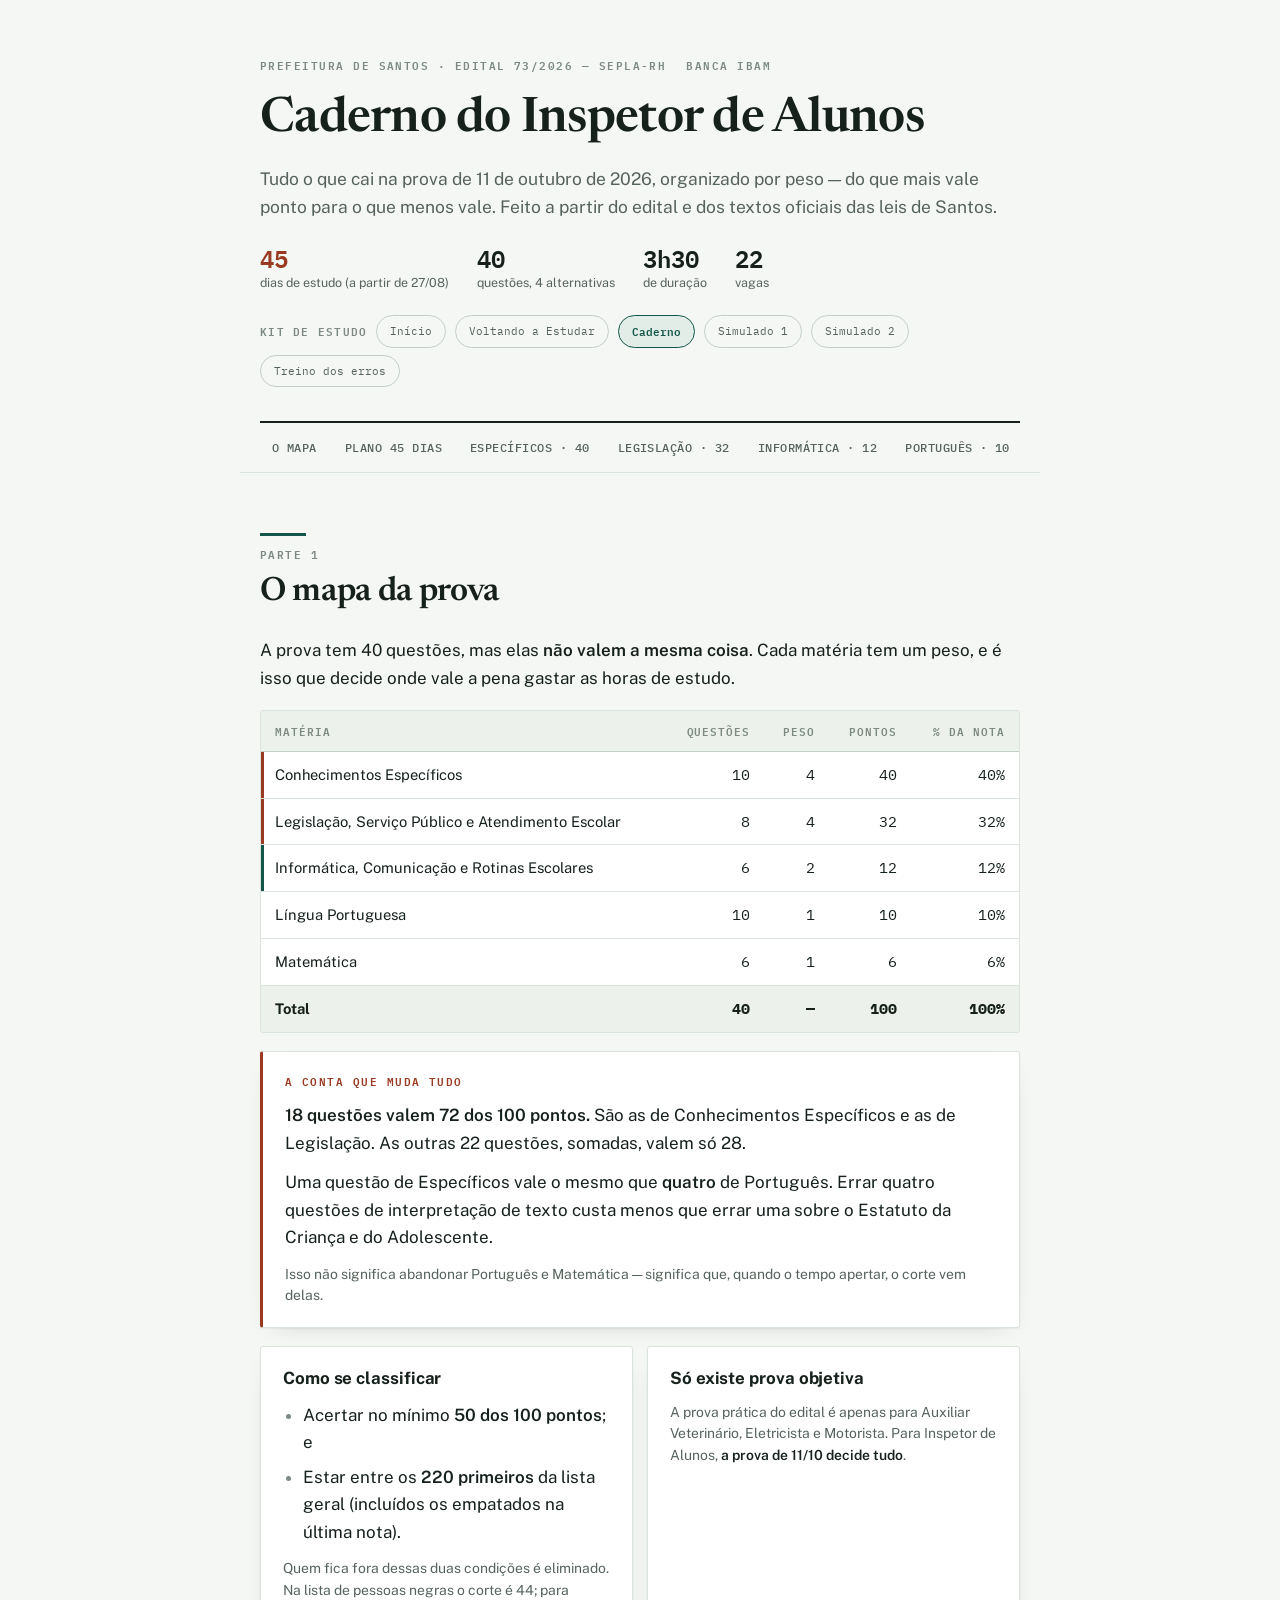
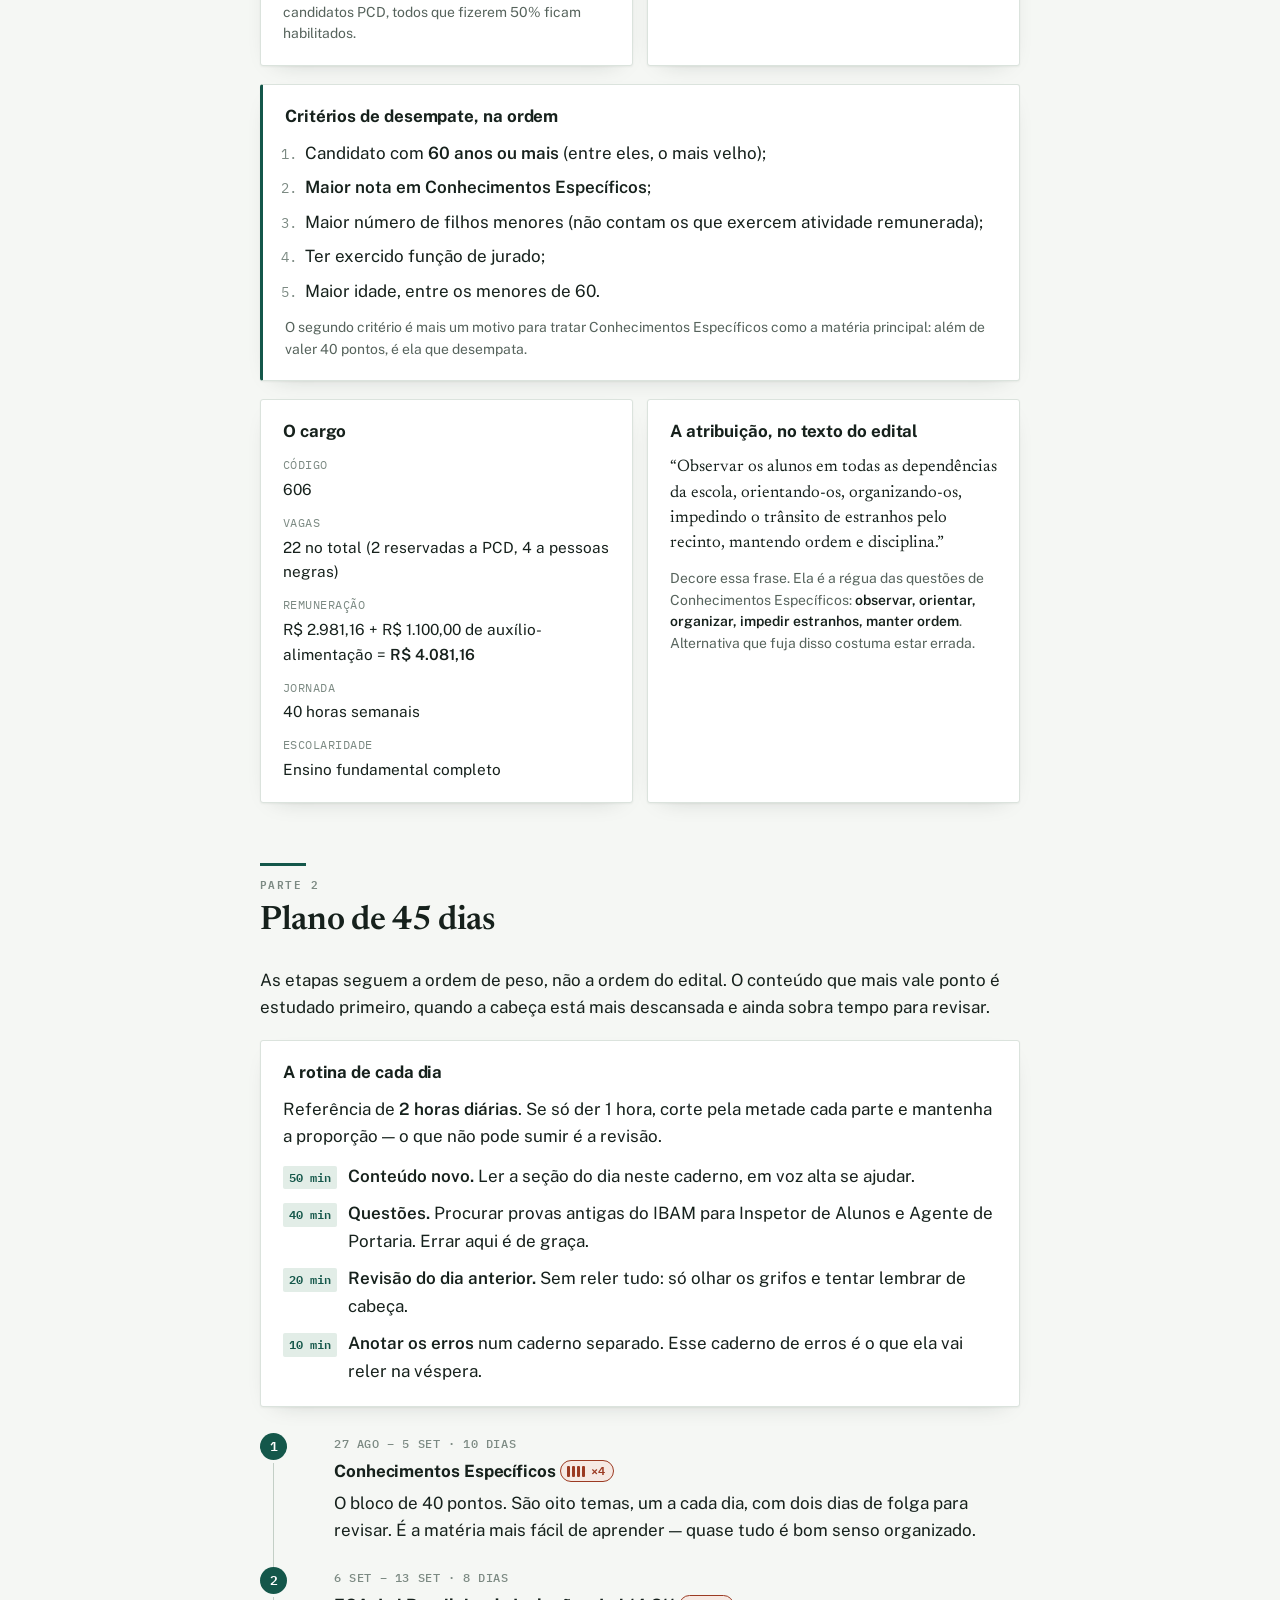
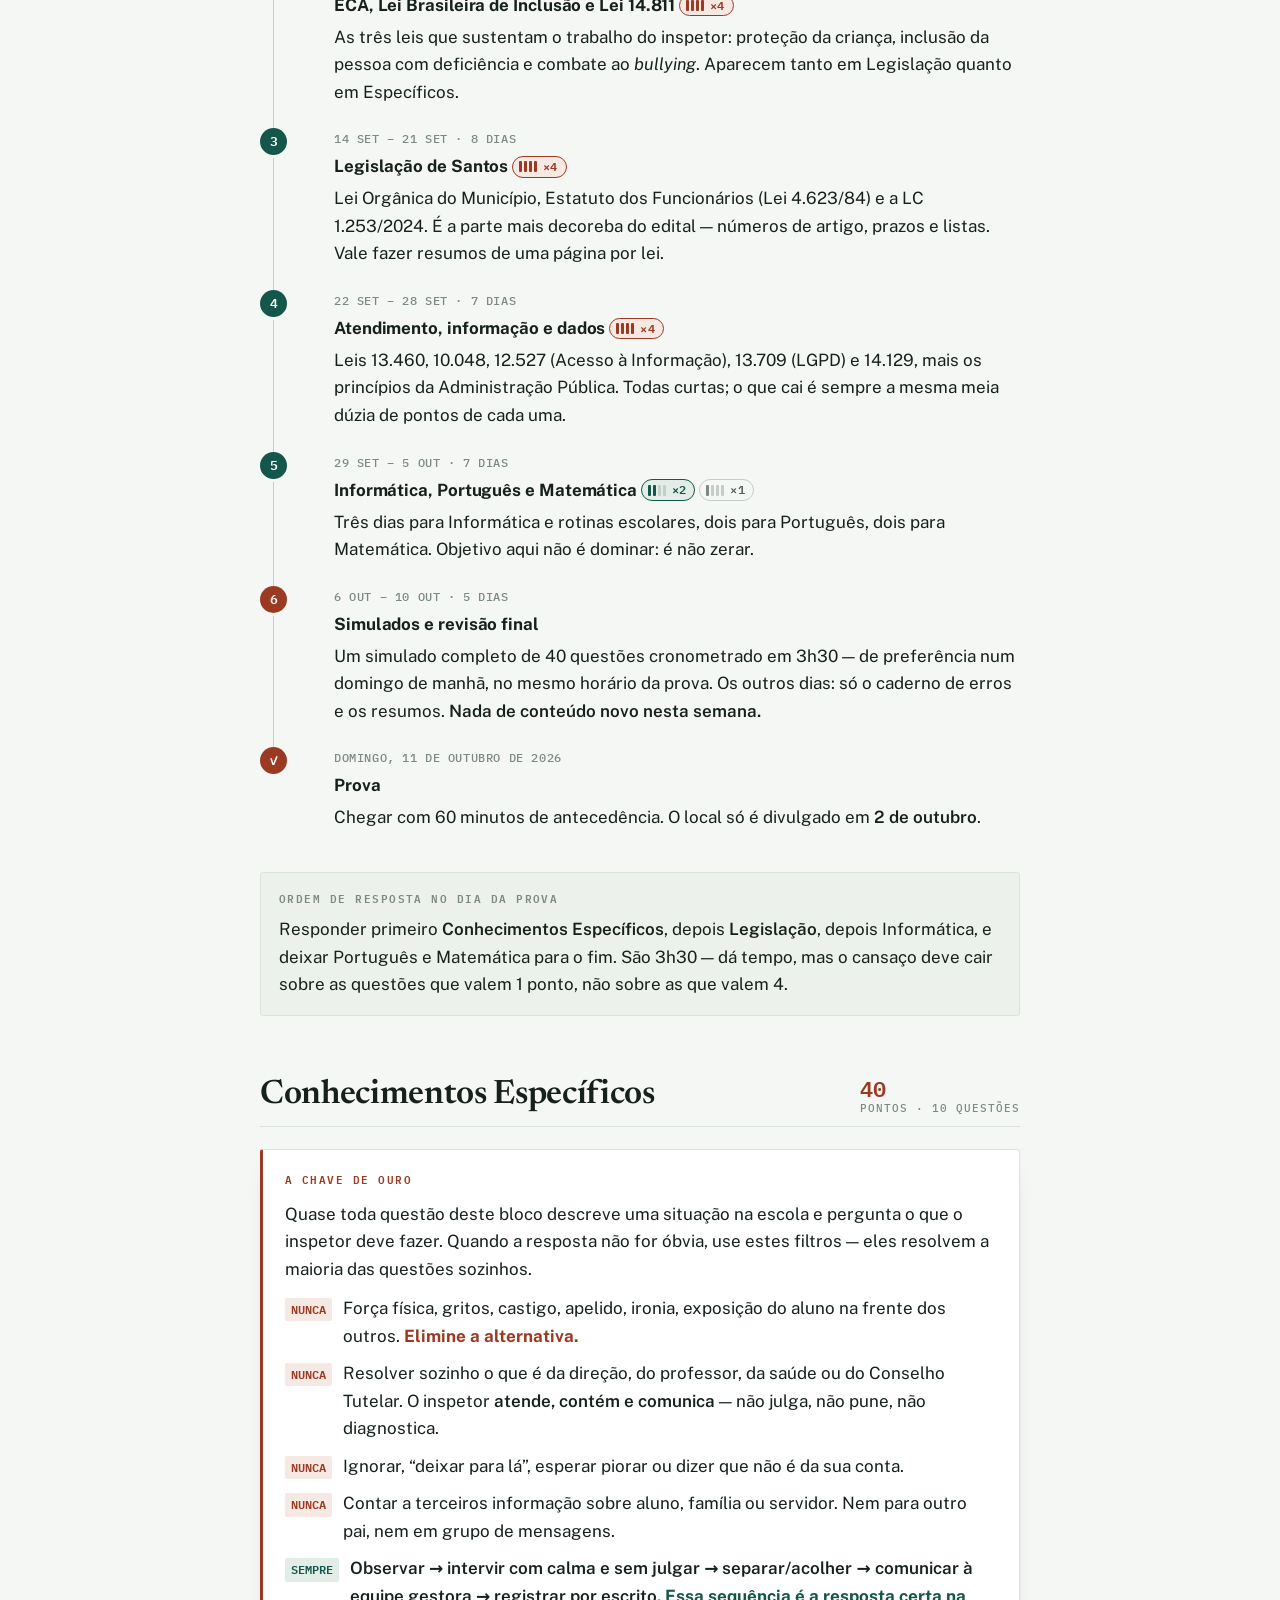
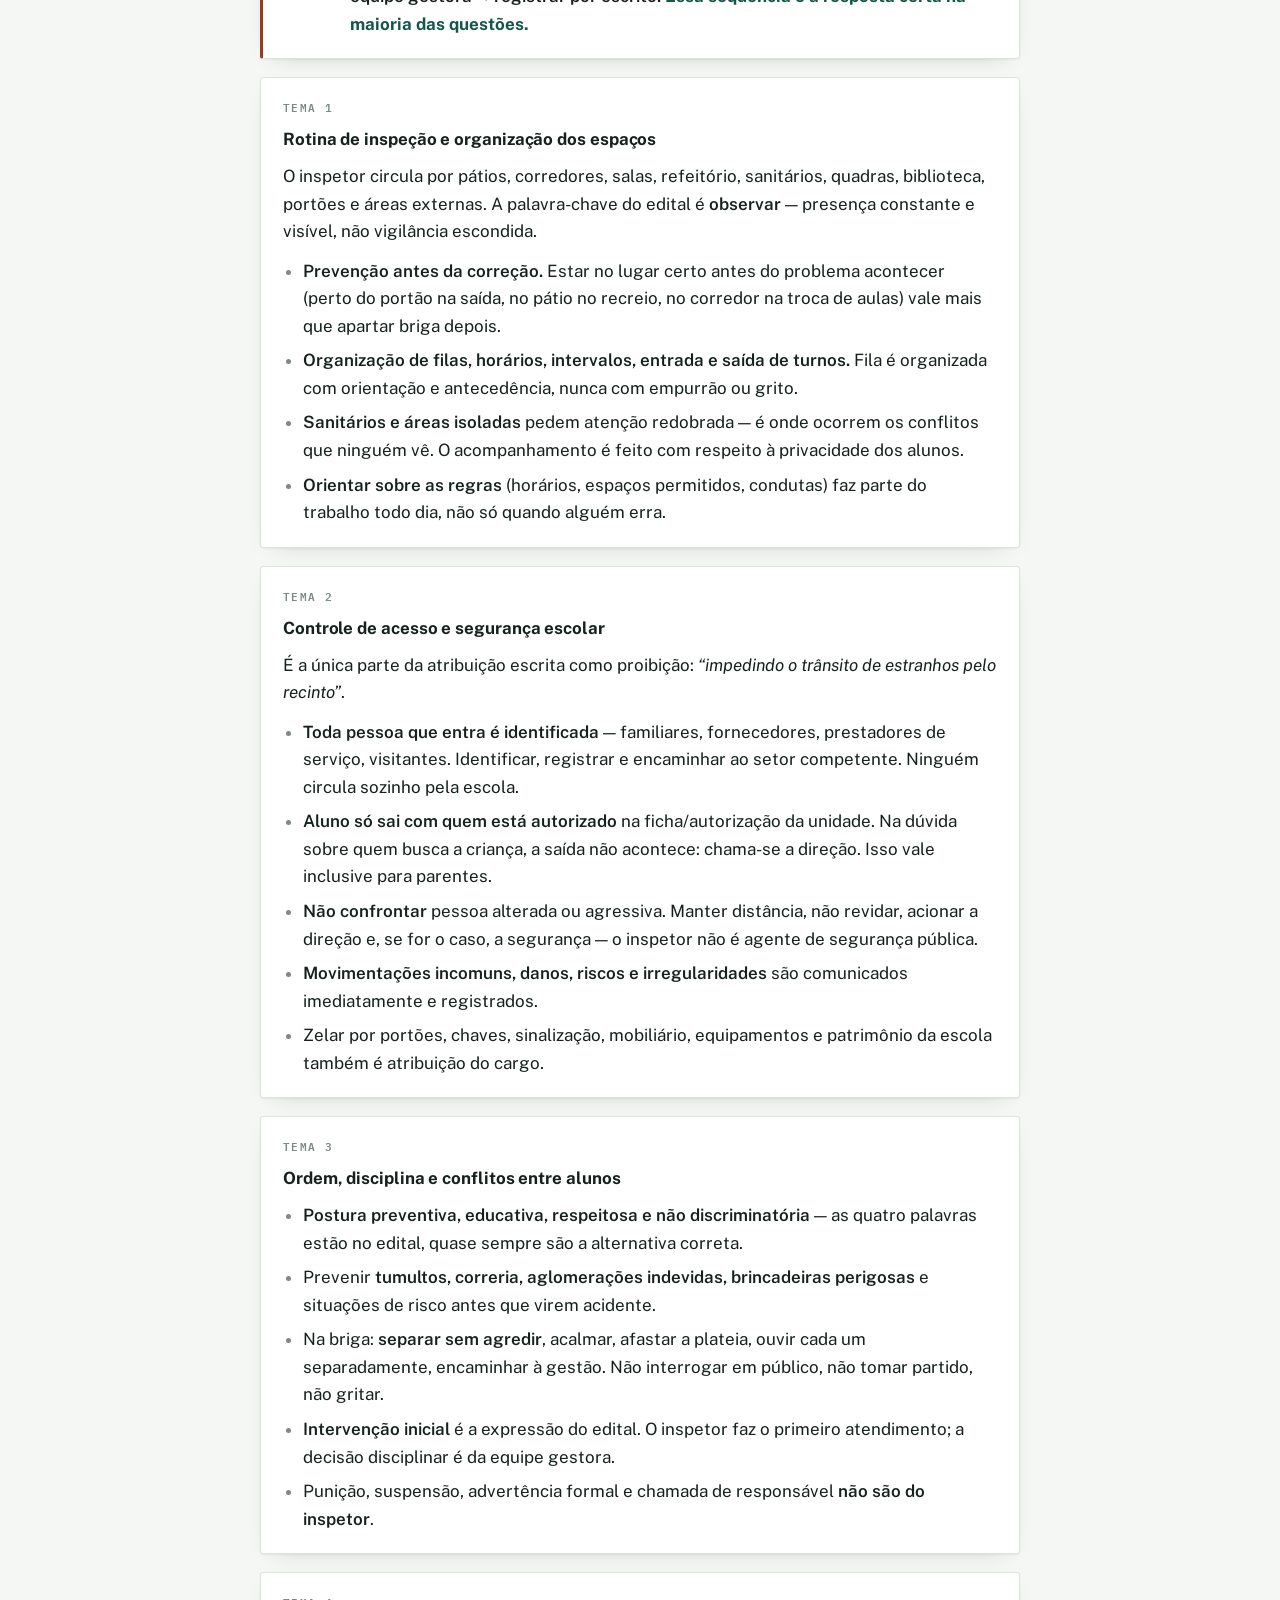
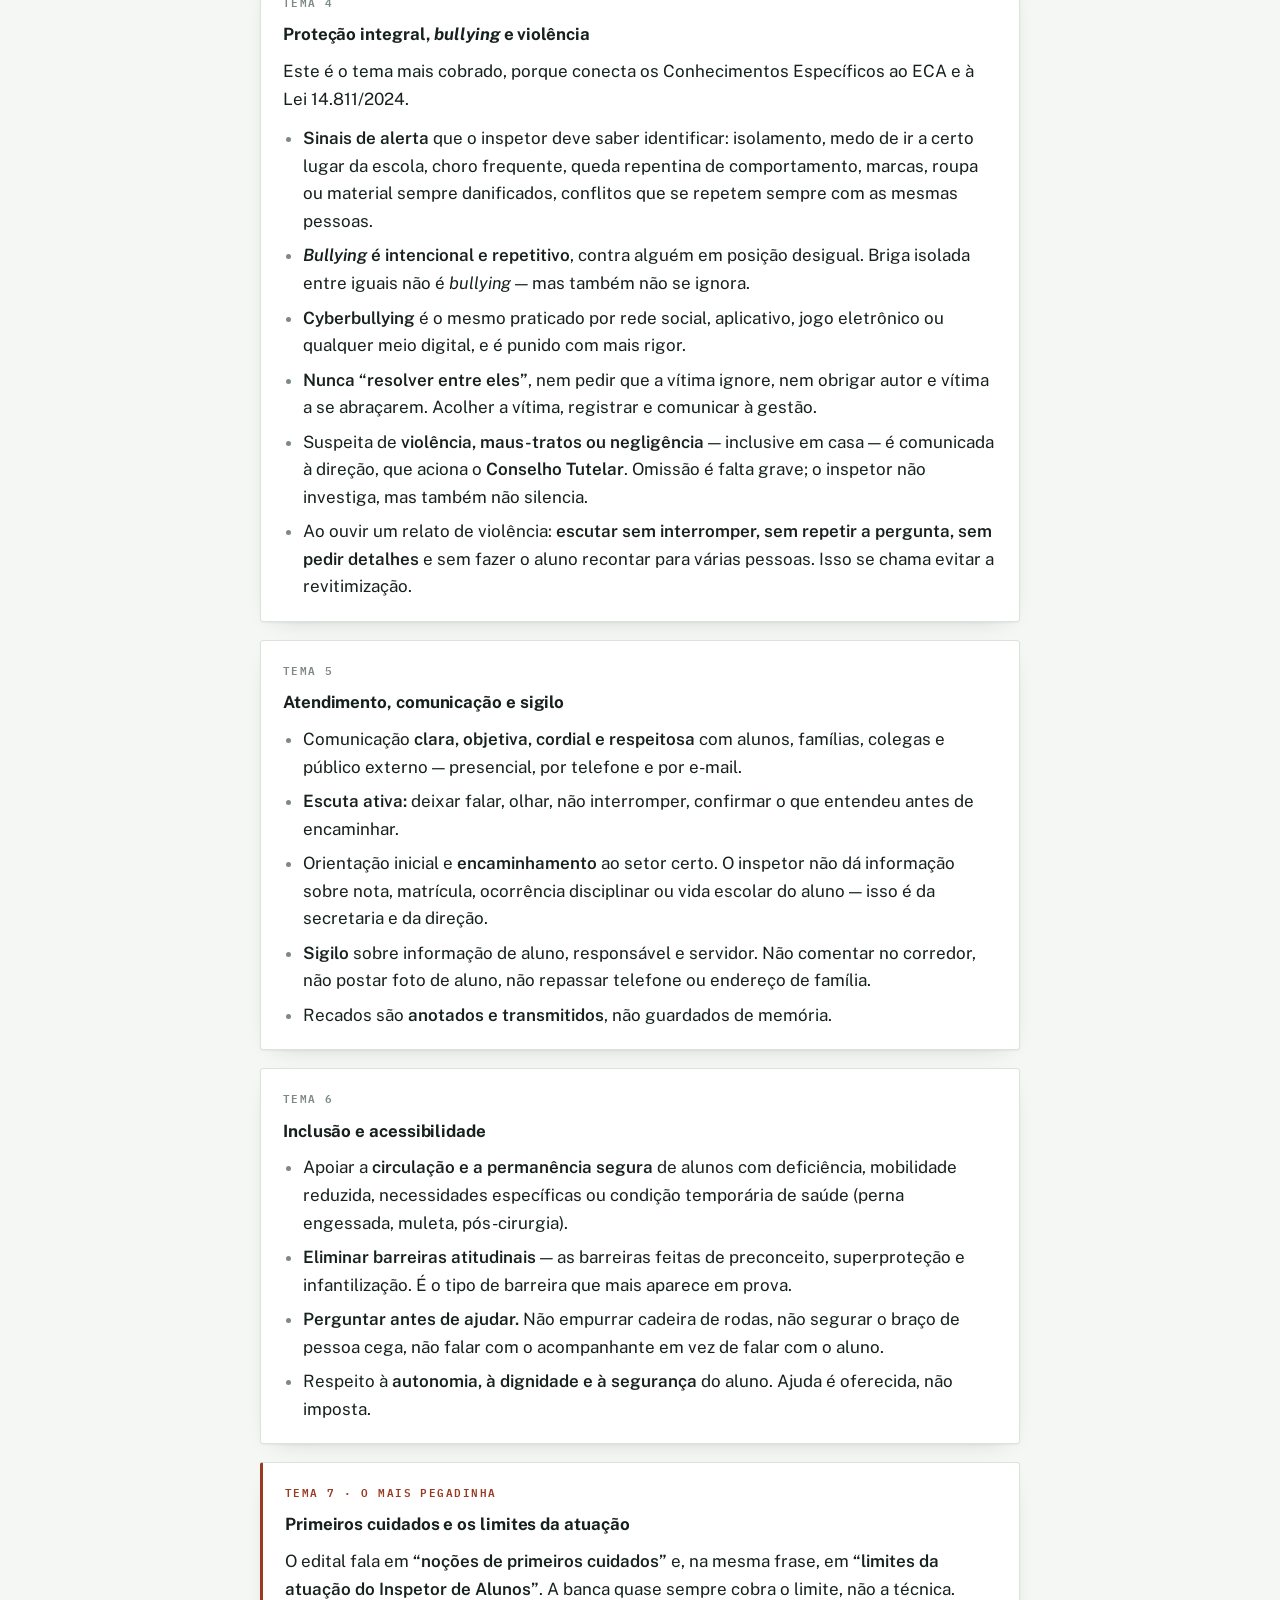
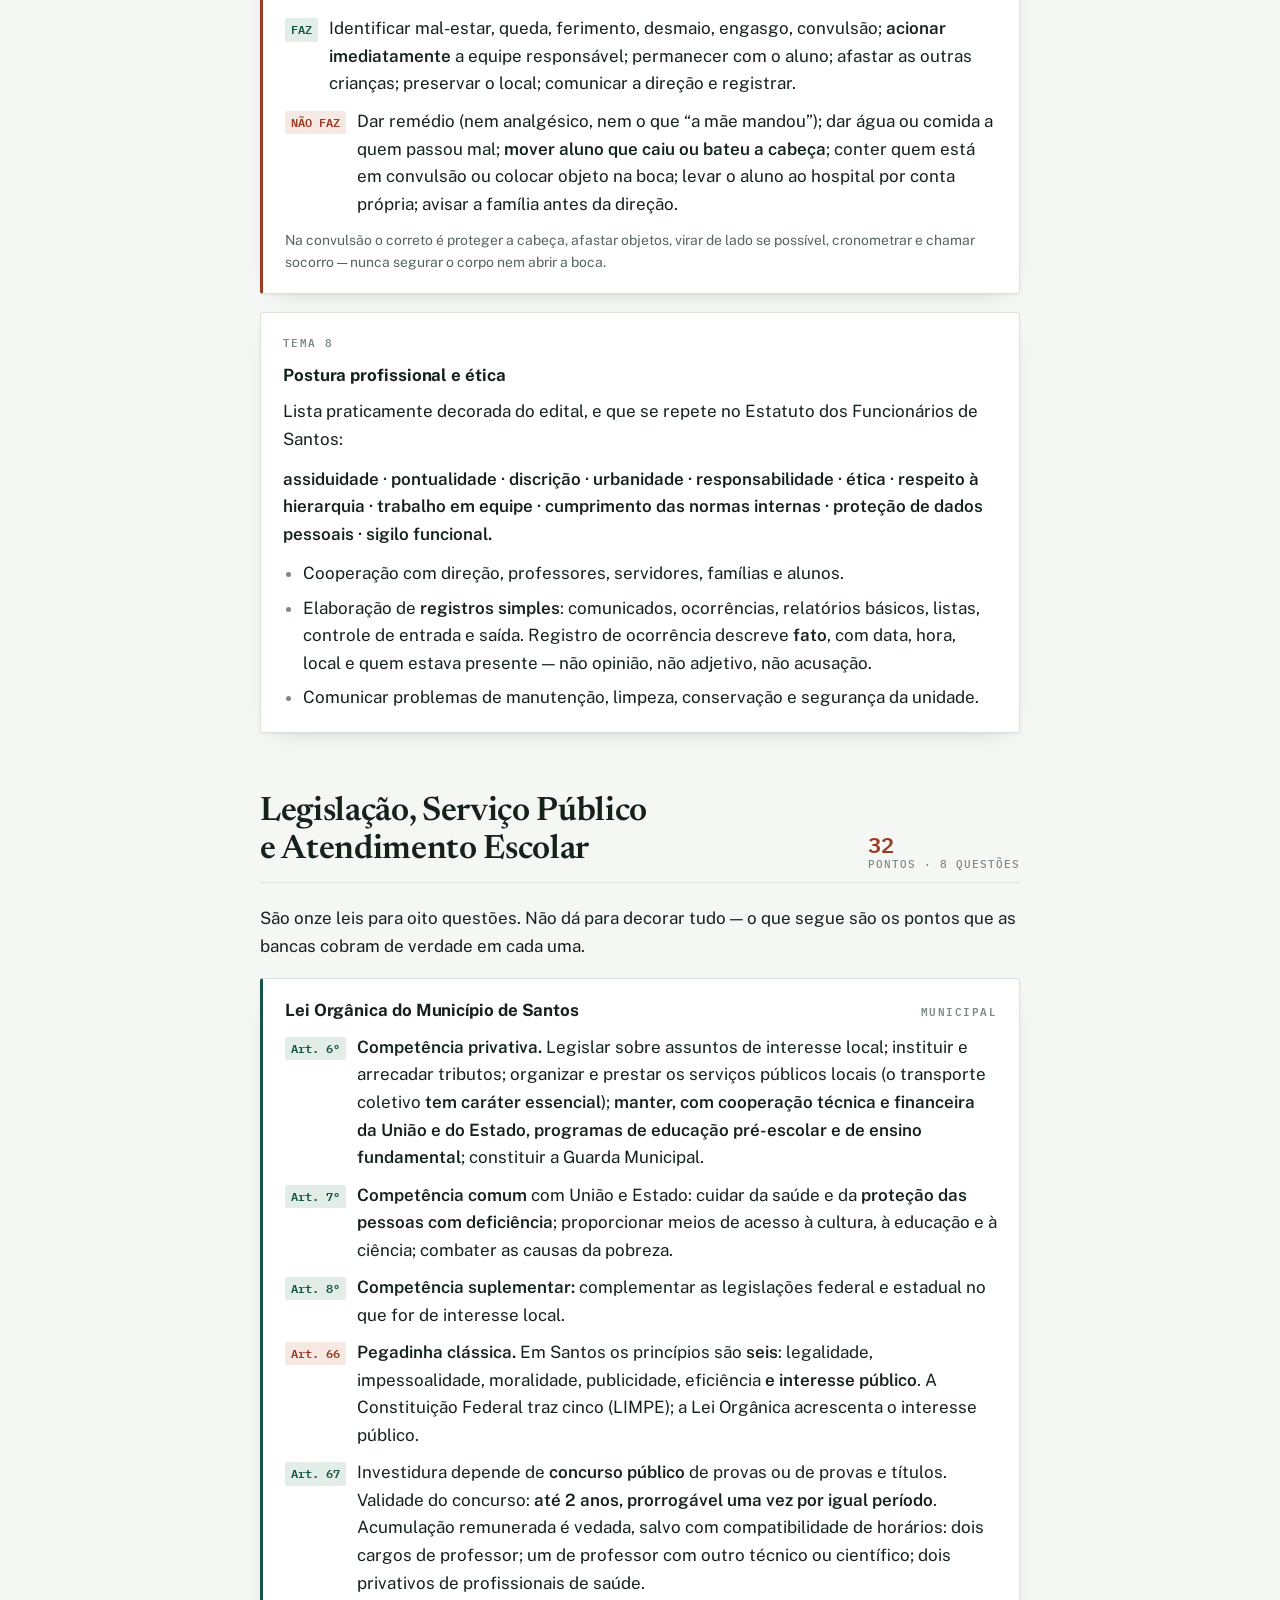
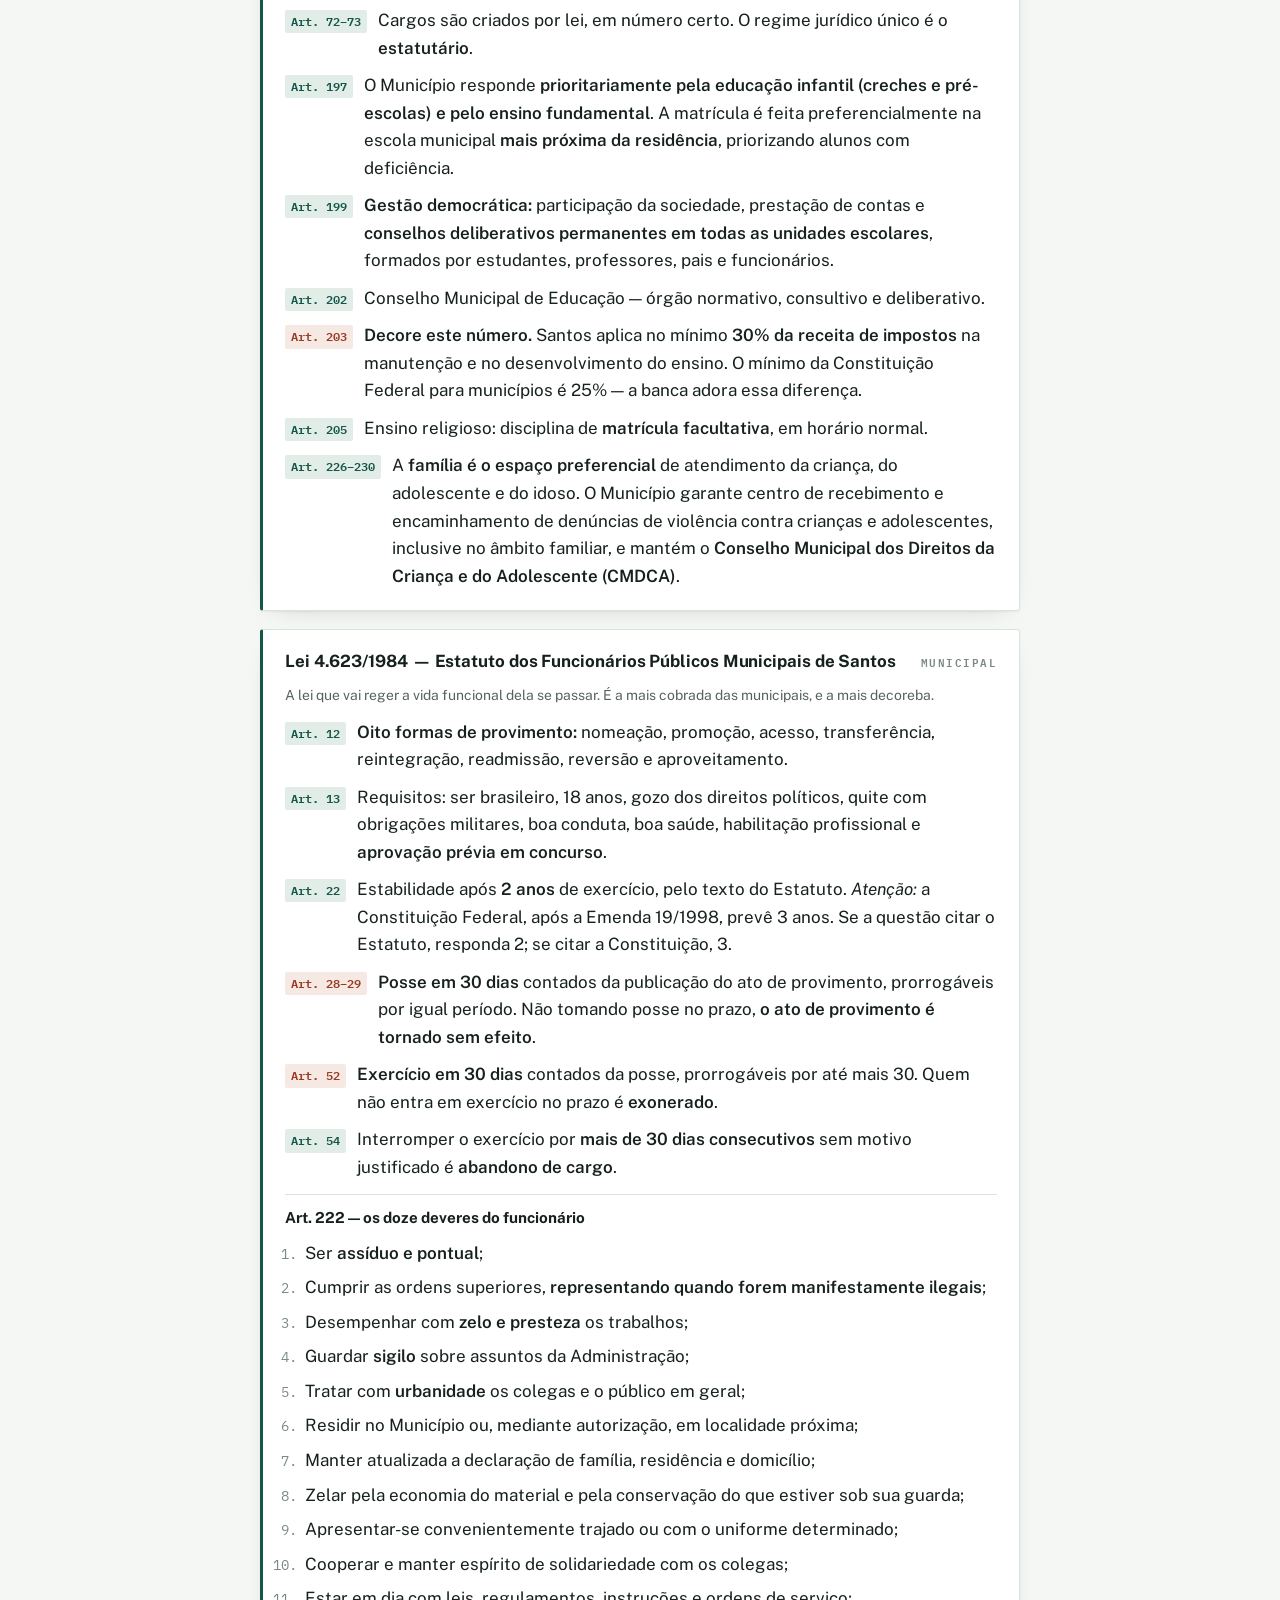
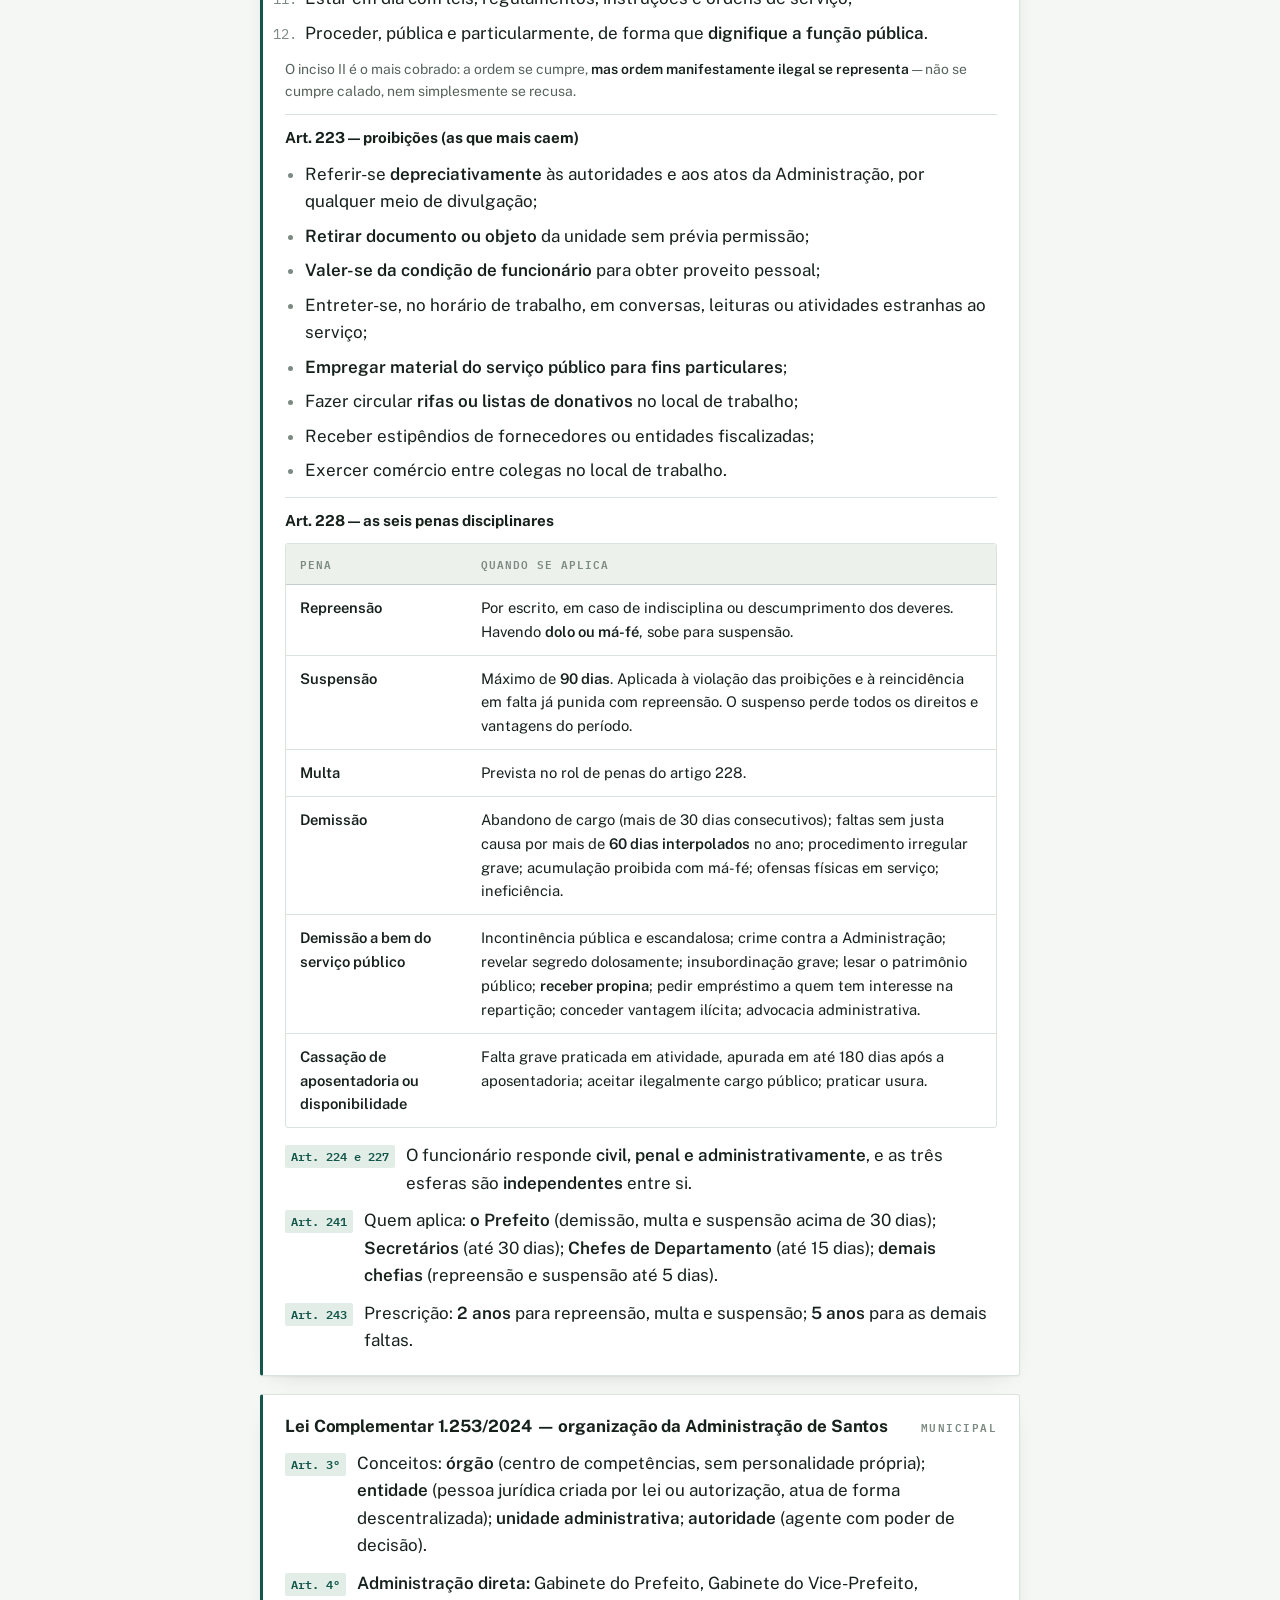
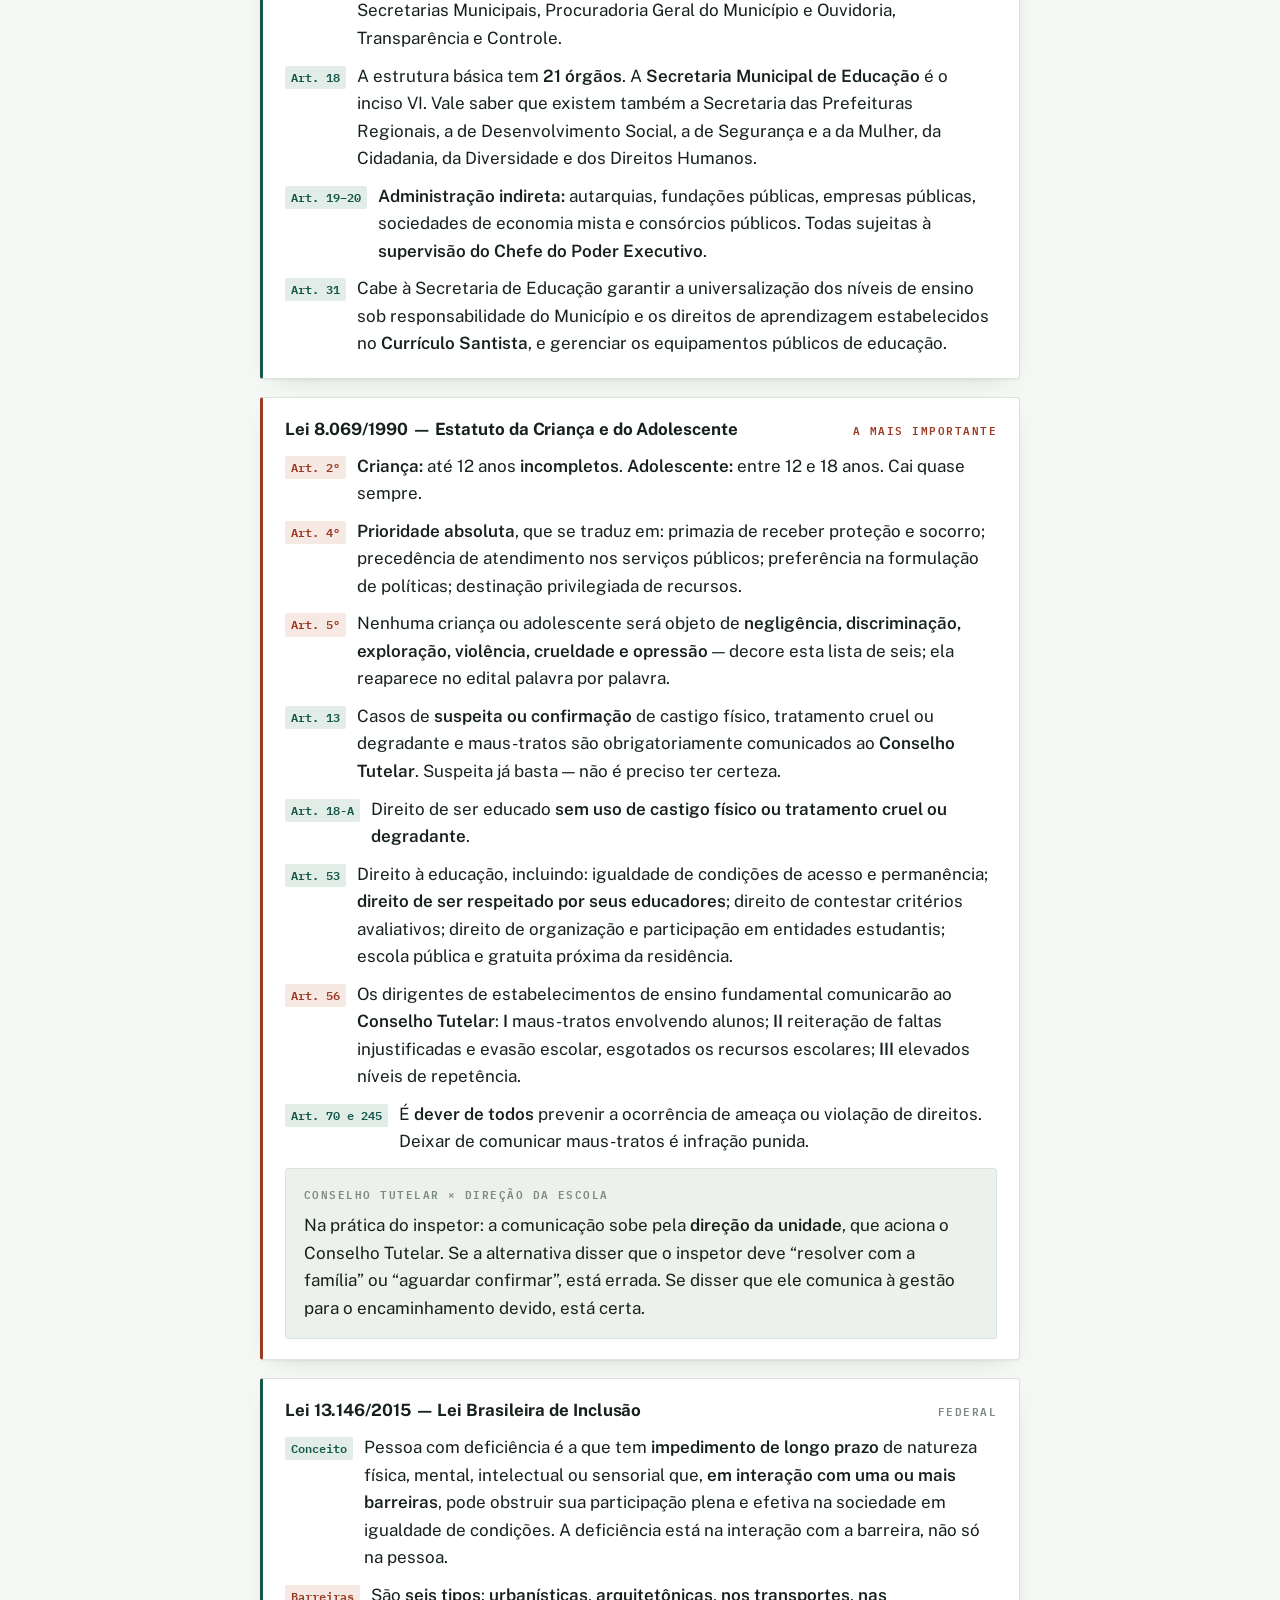
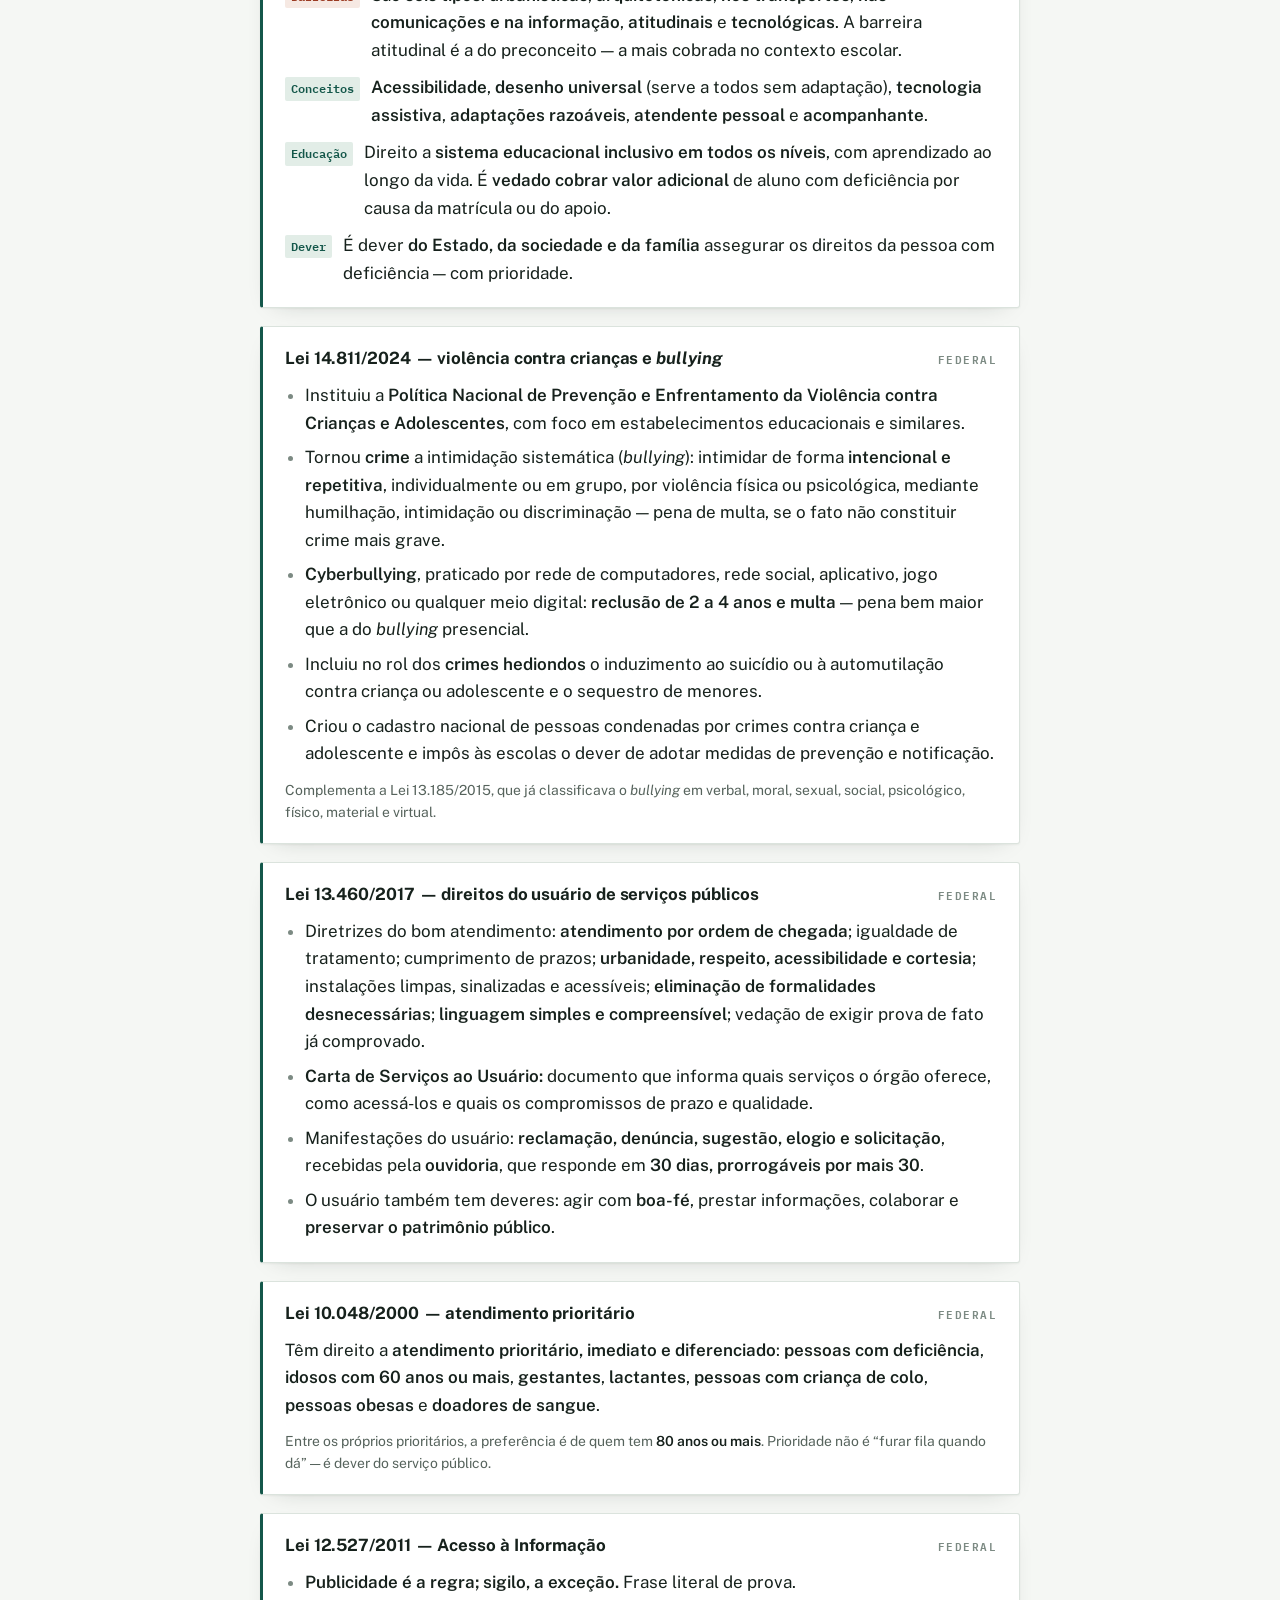
==== commit 74575c28: "Adiciona Simulado 2 e Treino dos Erros - banco.js: banco único com as 80 questões dos dois simulados" ====
--- a/caderno.html
+++ b/caderno.html
@@ -364,10 +364,13 @@
       <div class="cd-item"><span class="cd-n">22</span><span class="cd-l">vagas</span></div>
     </div>
     <nav class="kit" aria-label="Material de estudo">
-      <a class="kit-label" href="./index.html" style="text-decoration:none">&larr; Kit de estudo</a>
-      <span class="atual">Caderno do Inspetor</span>
+      <span class="kit-label">Kit de estudo</span>
+      <a href="./index.html">Início</a>
       <a href="./revisao.html">Voltando a Estudar</a>
-      <a href="./simulado.html">Simulado</a>
+      <span class="atual">Caderno</span>
+      <a href="./simulado.html">Simulado 1</a>
+      <a href="./simulado2.html">Simulado 2</a>
+      <a href="./treino.html">Treino dos erros</a>
     </nav>
   </header>
 
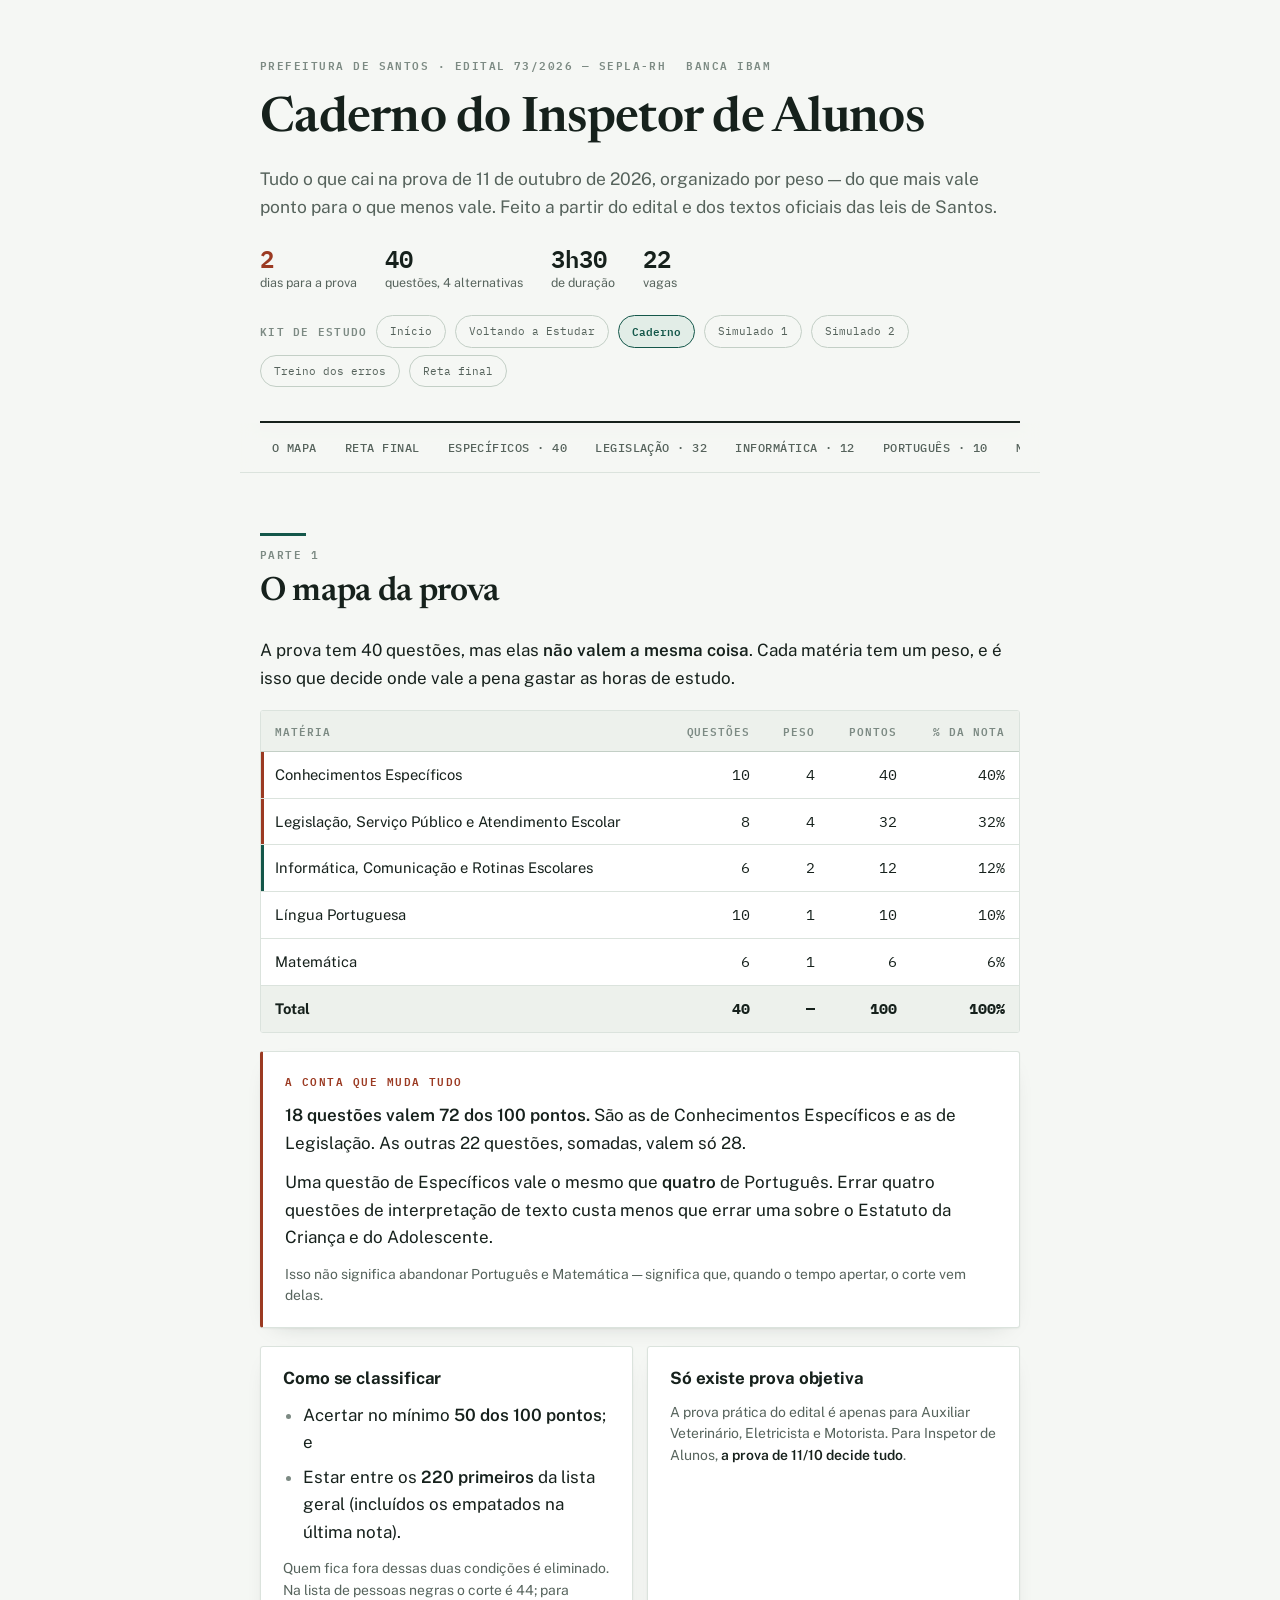
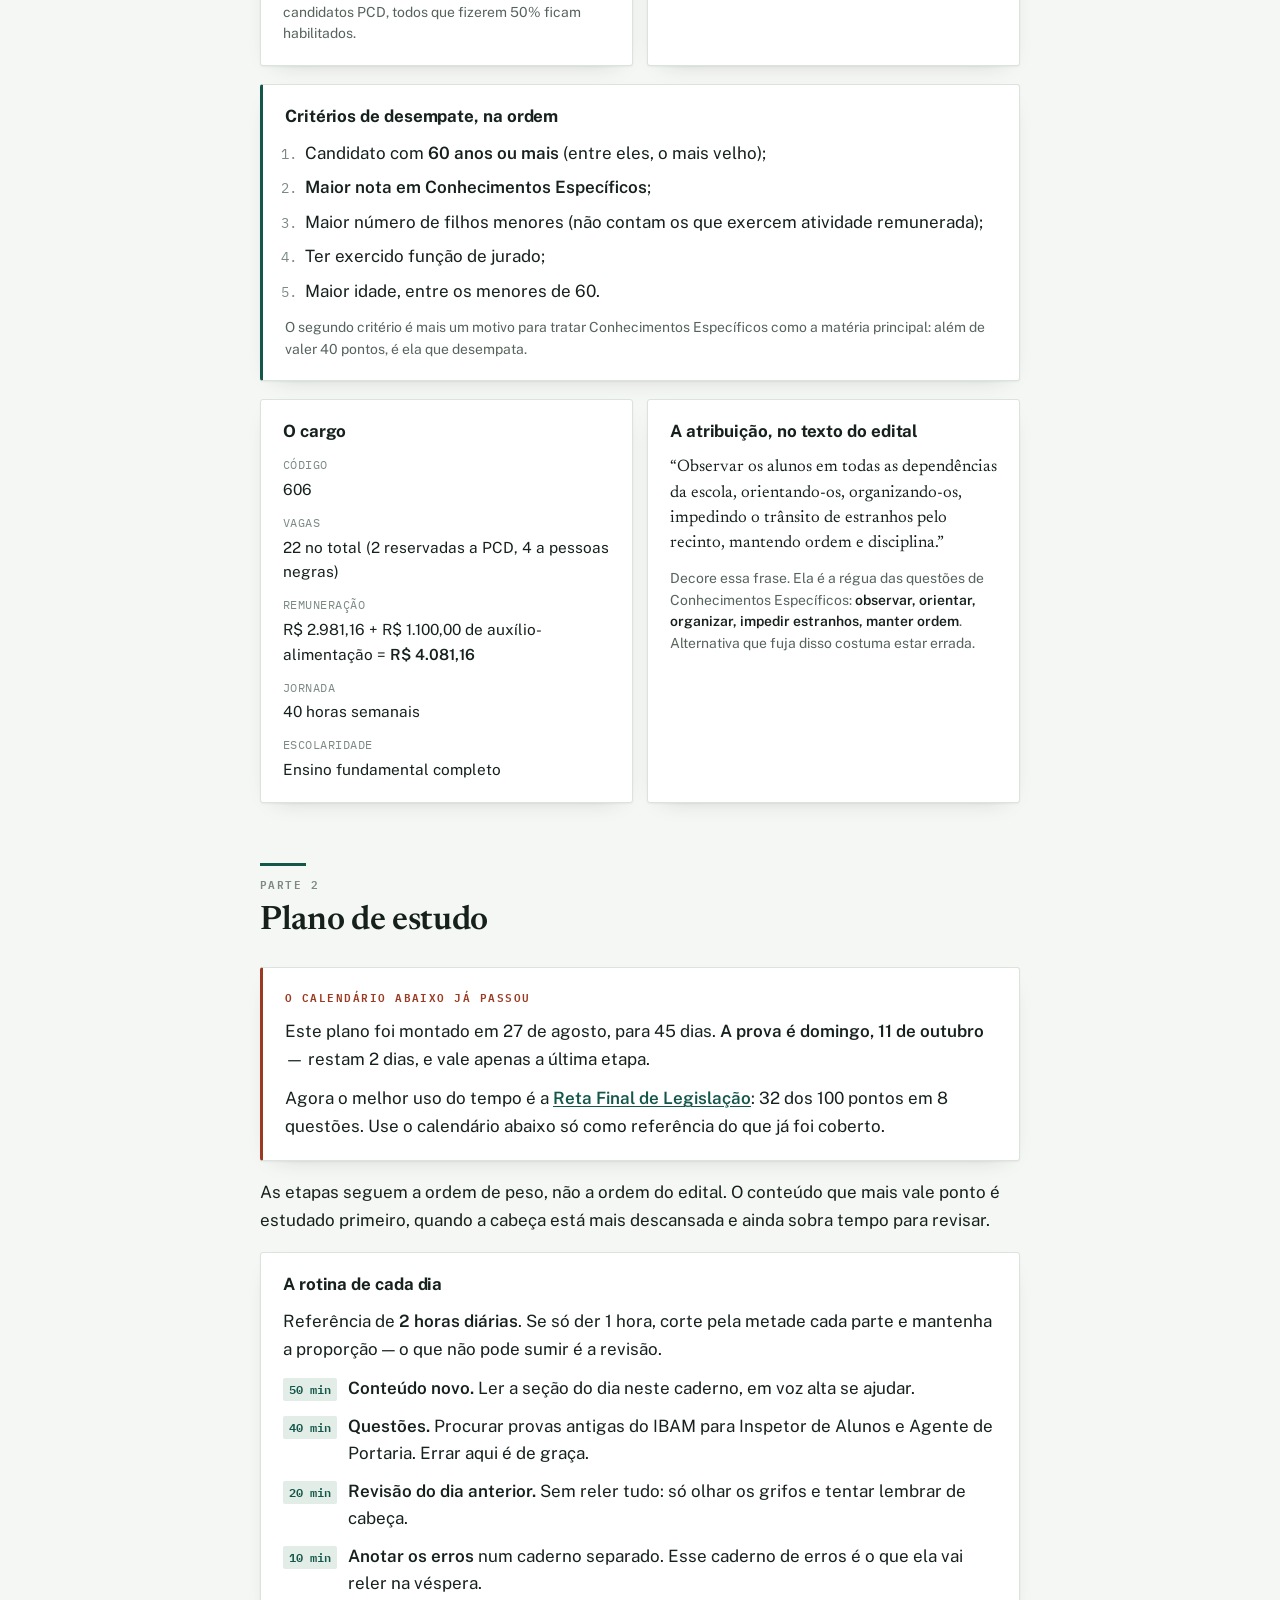
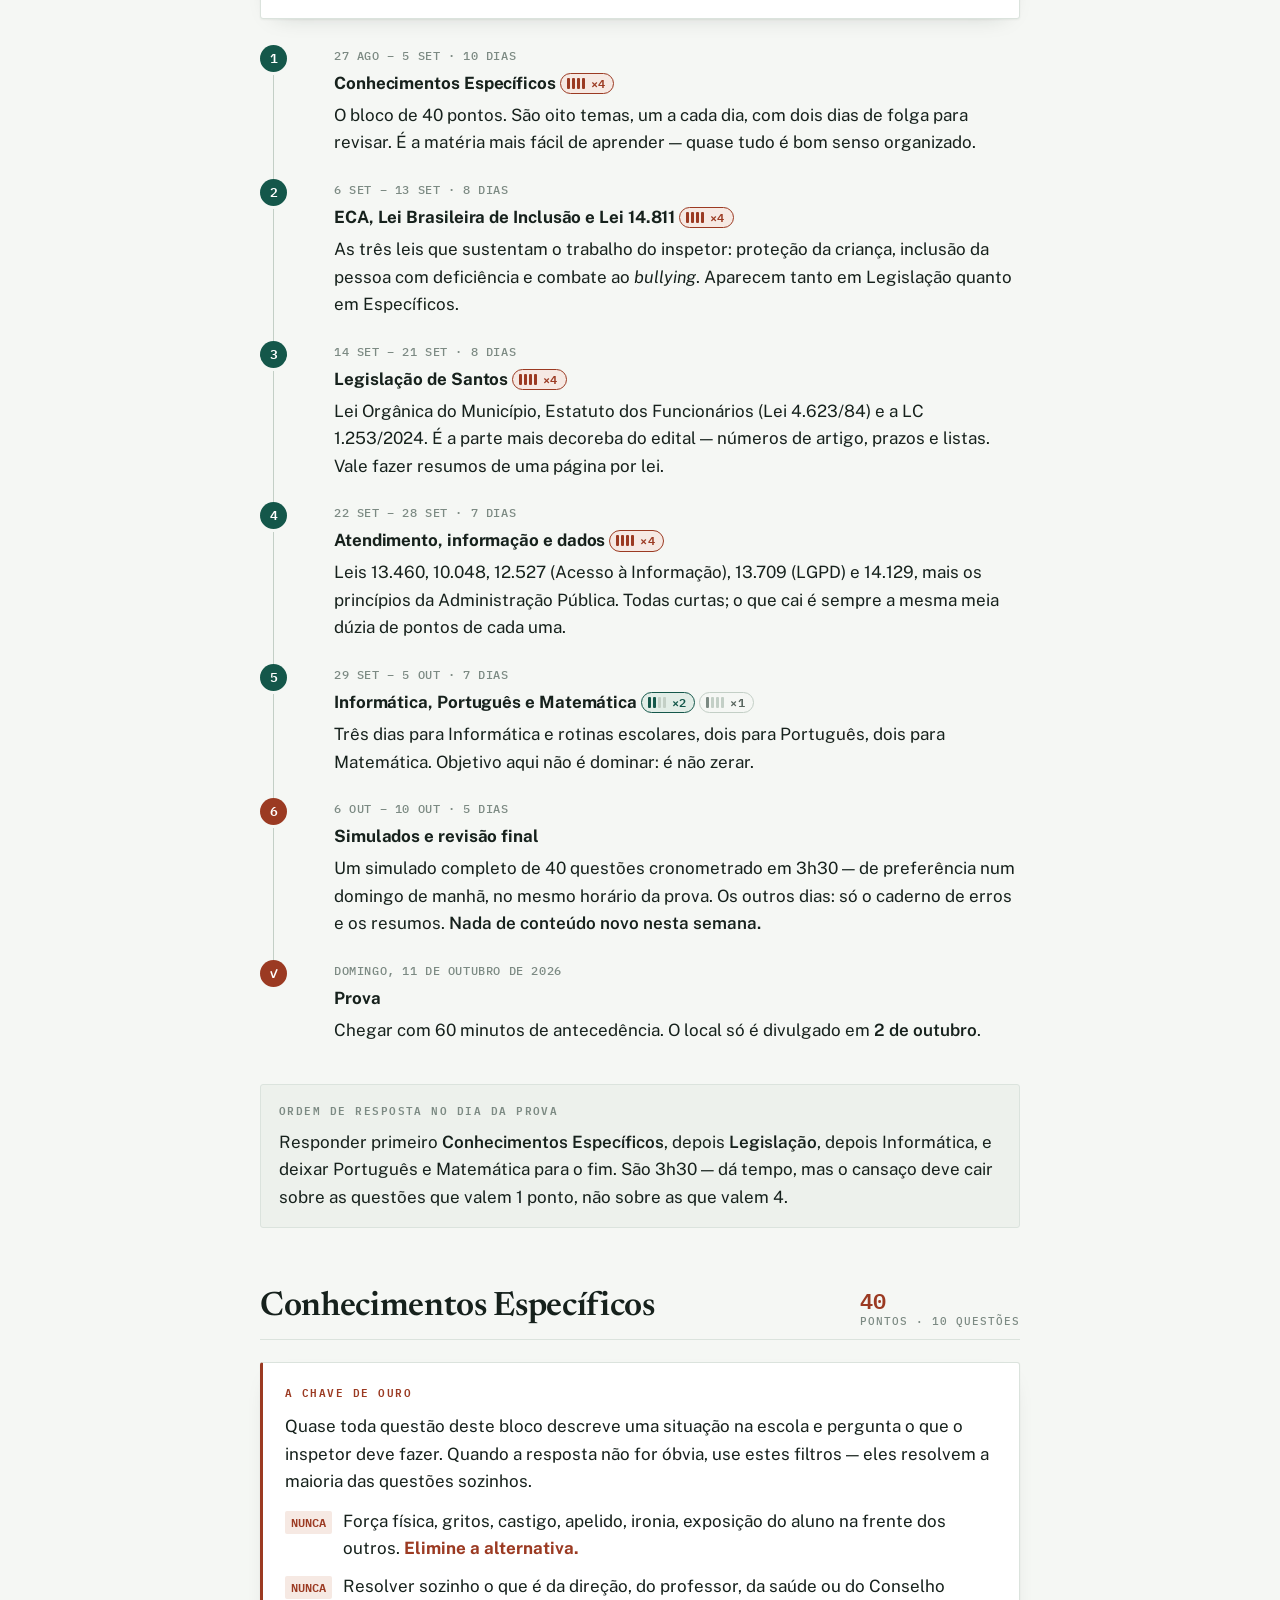
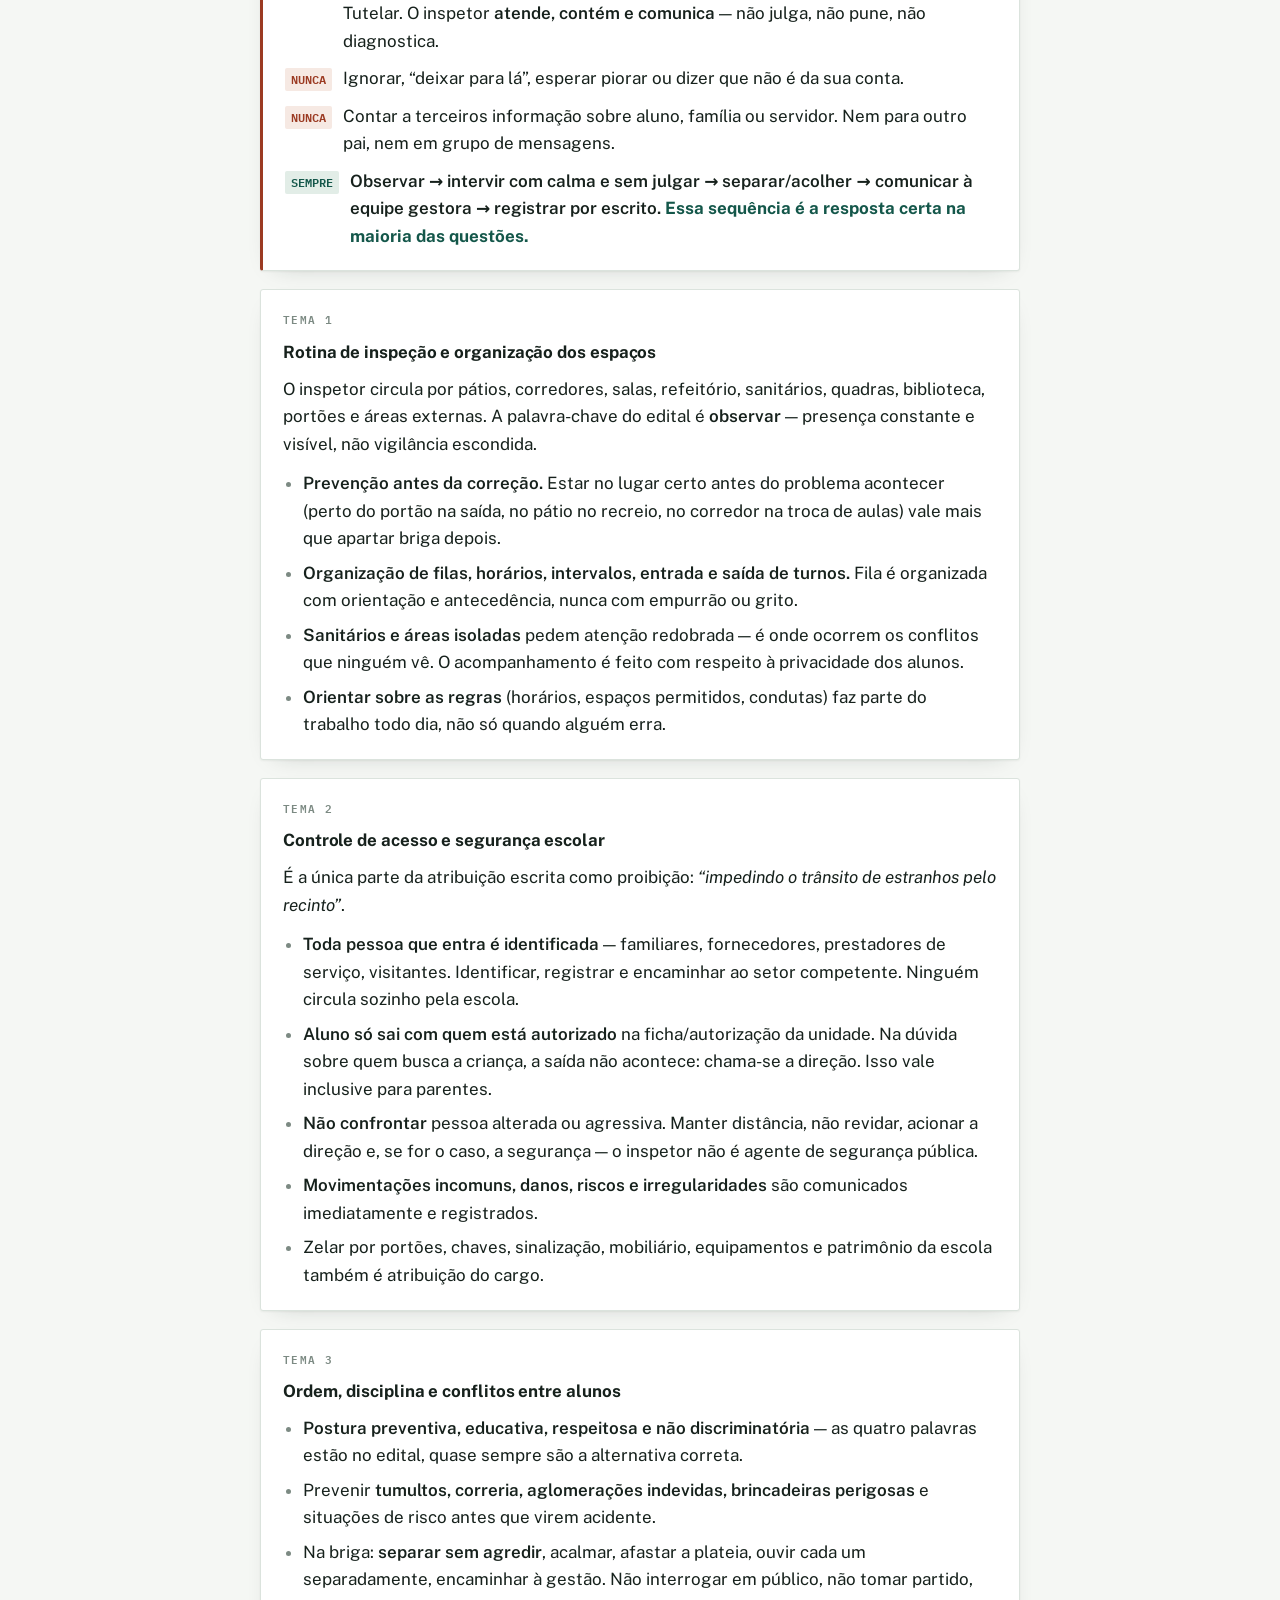
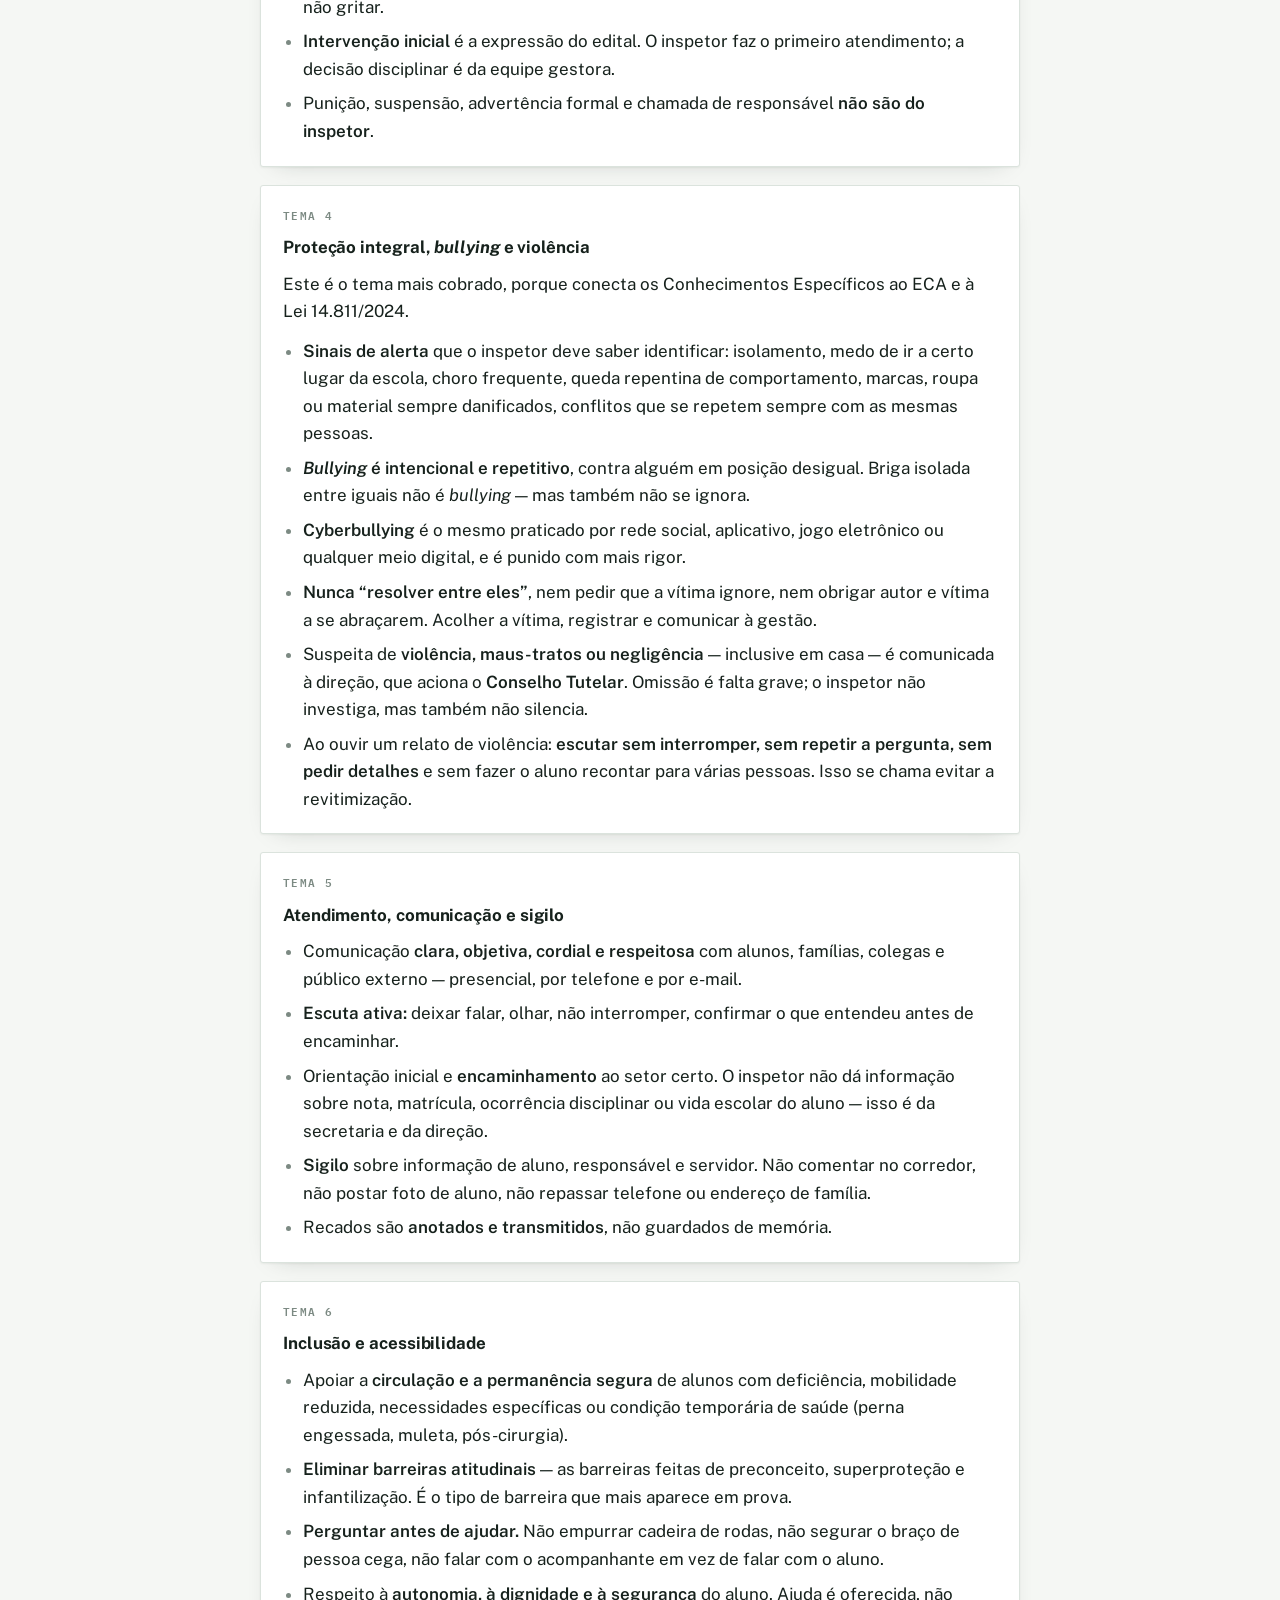
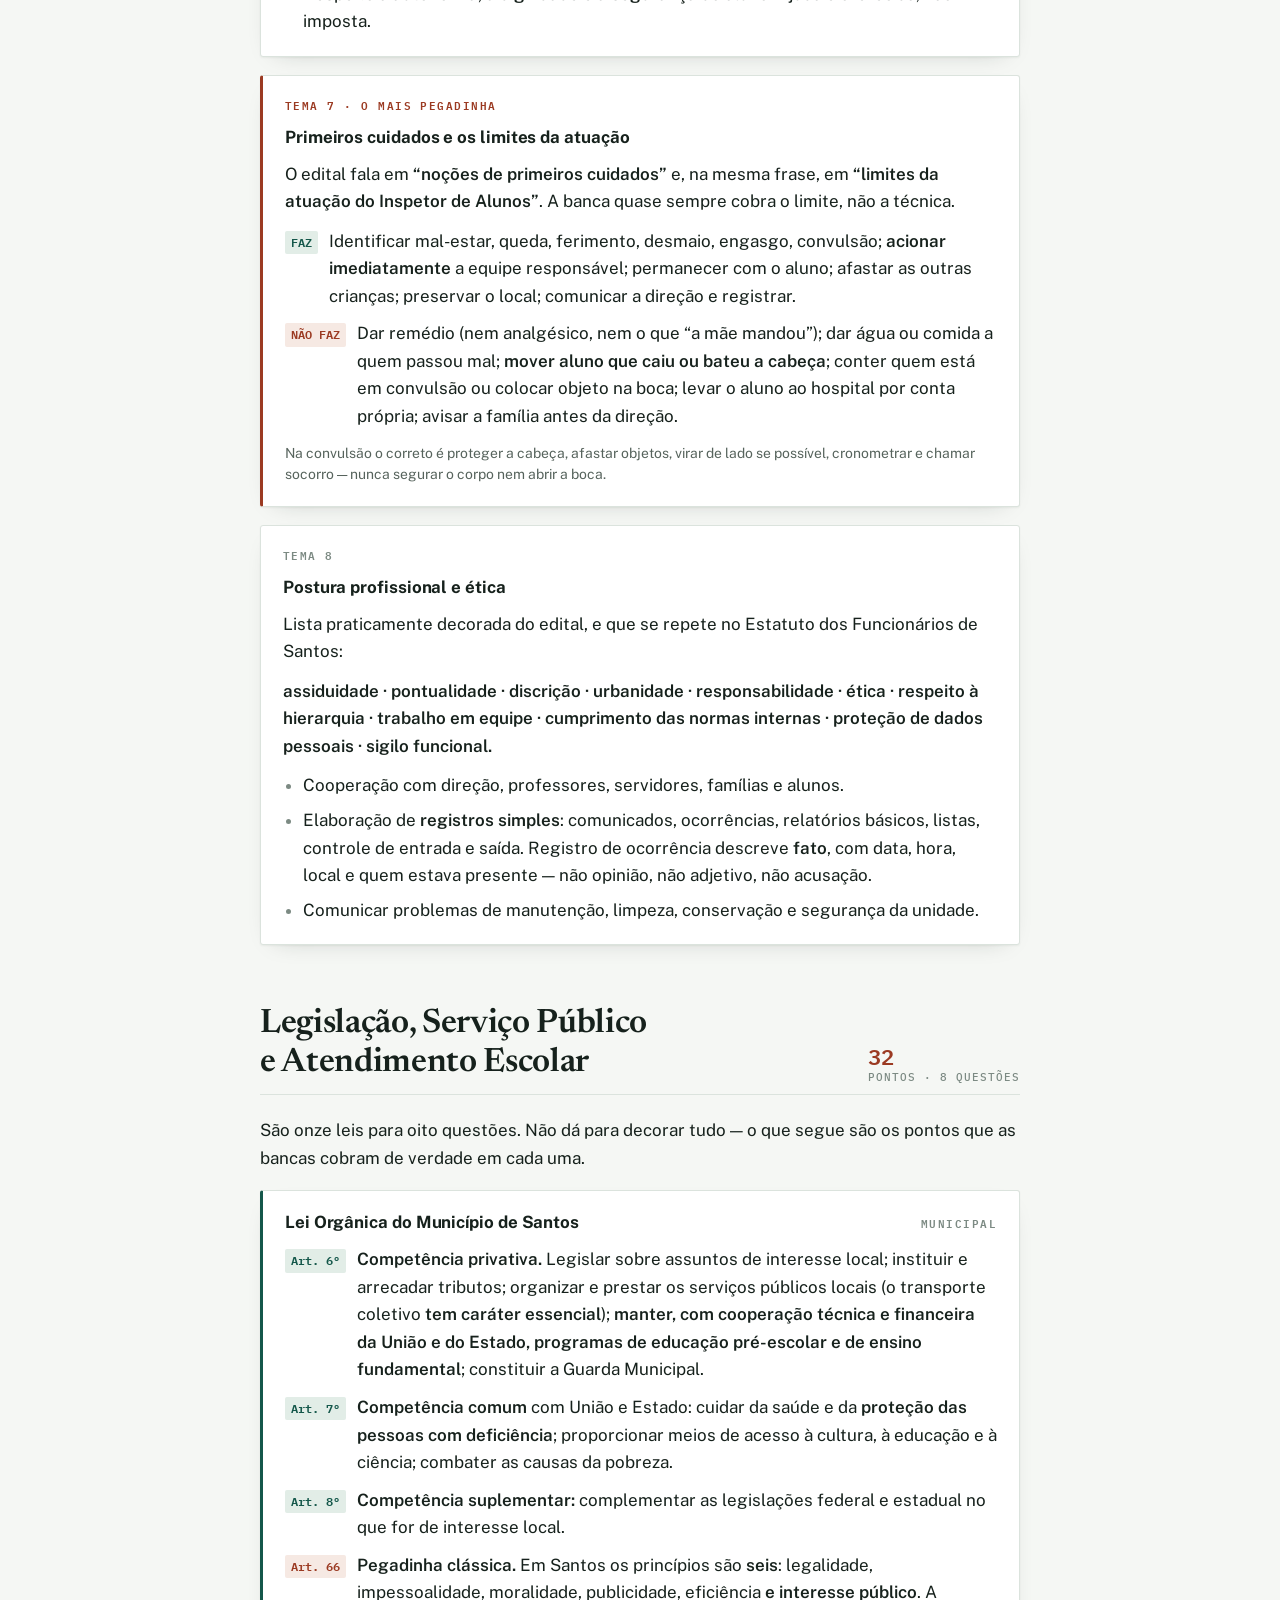
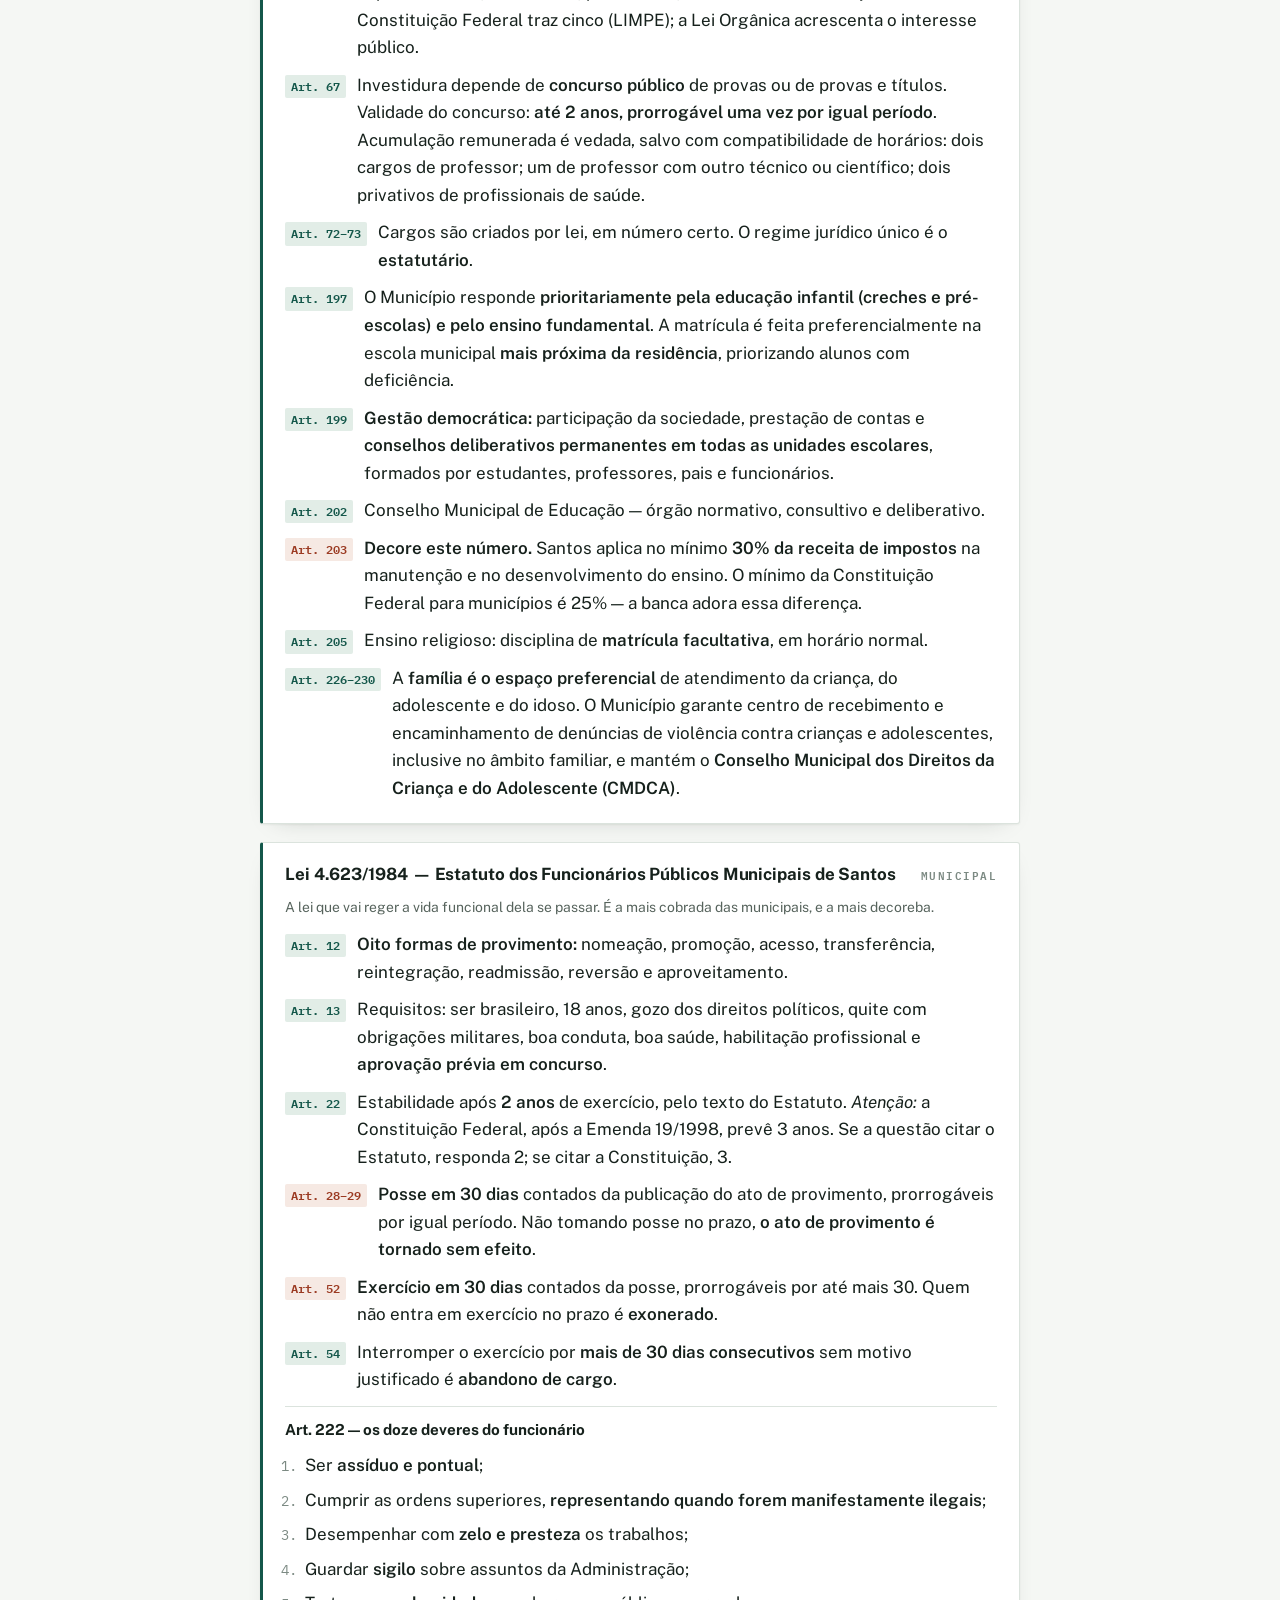
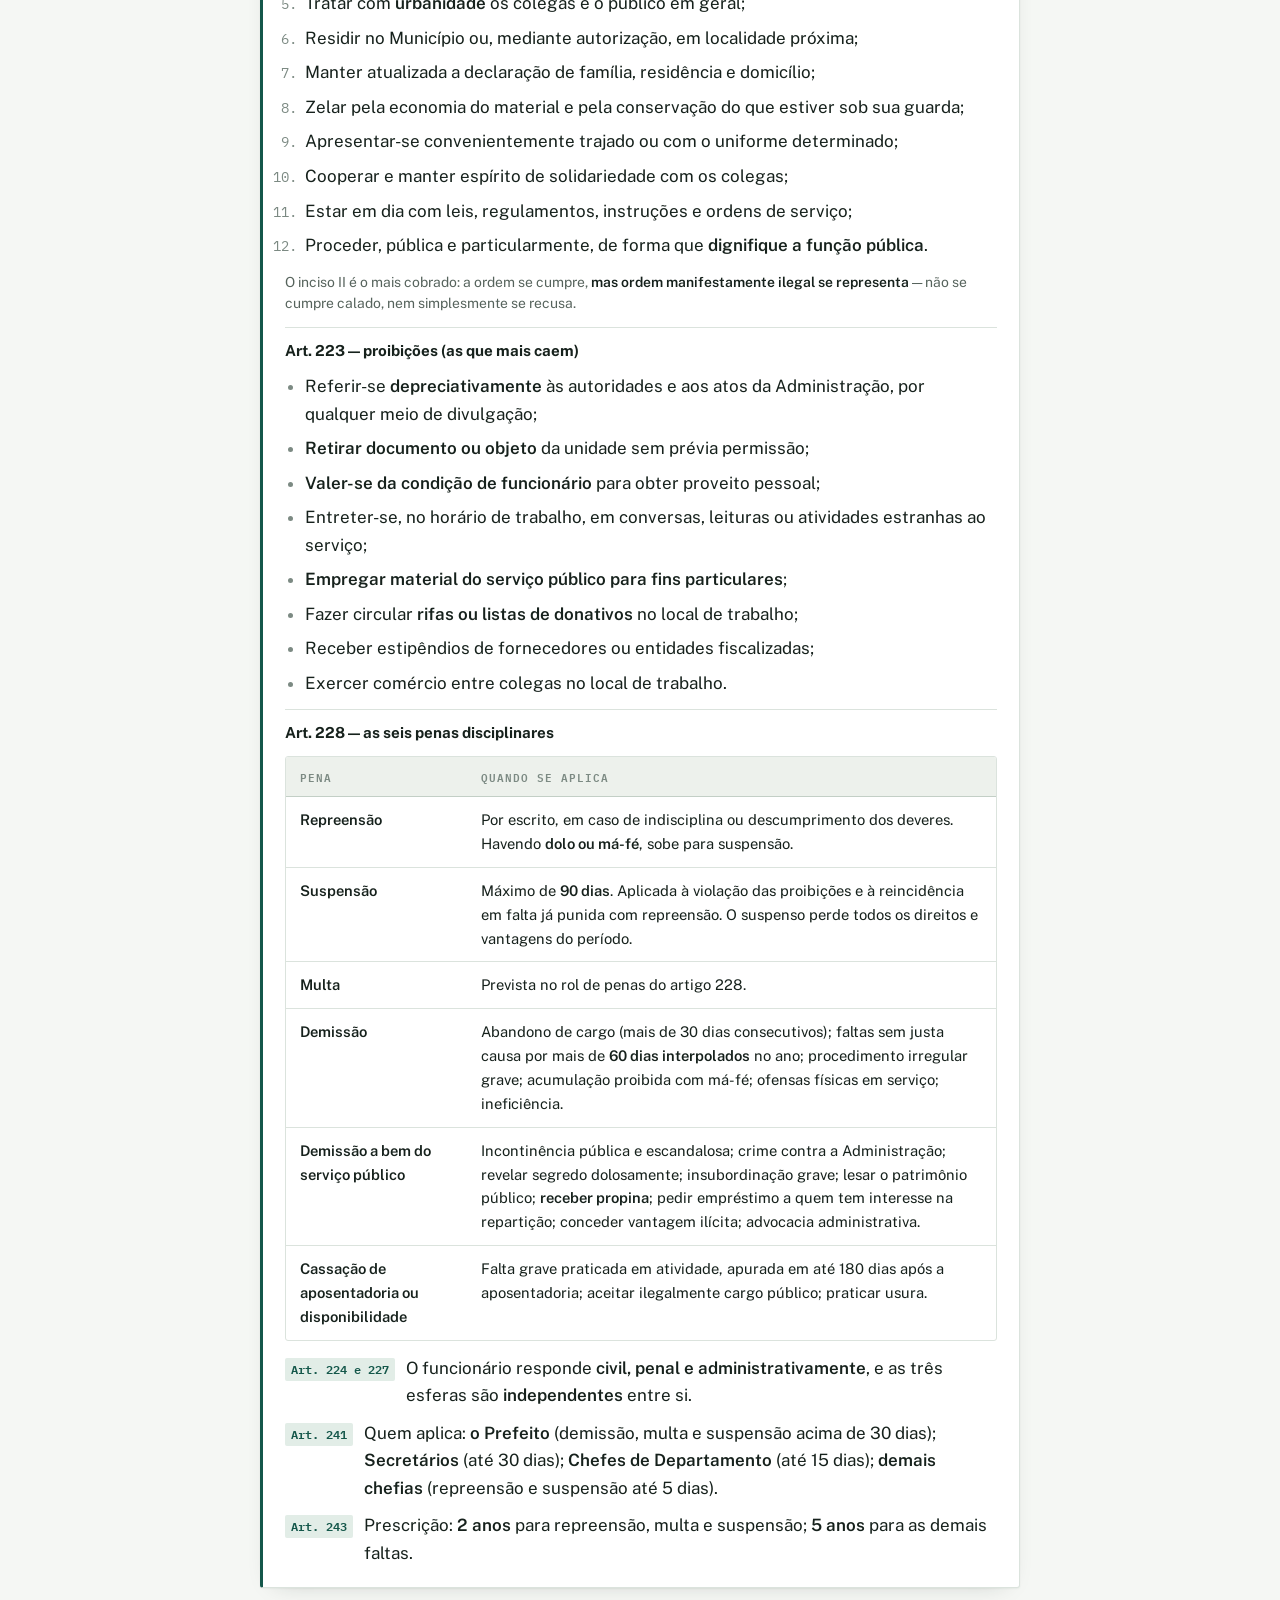
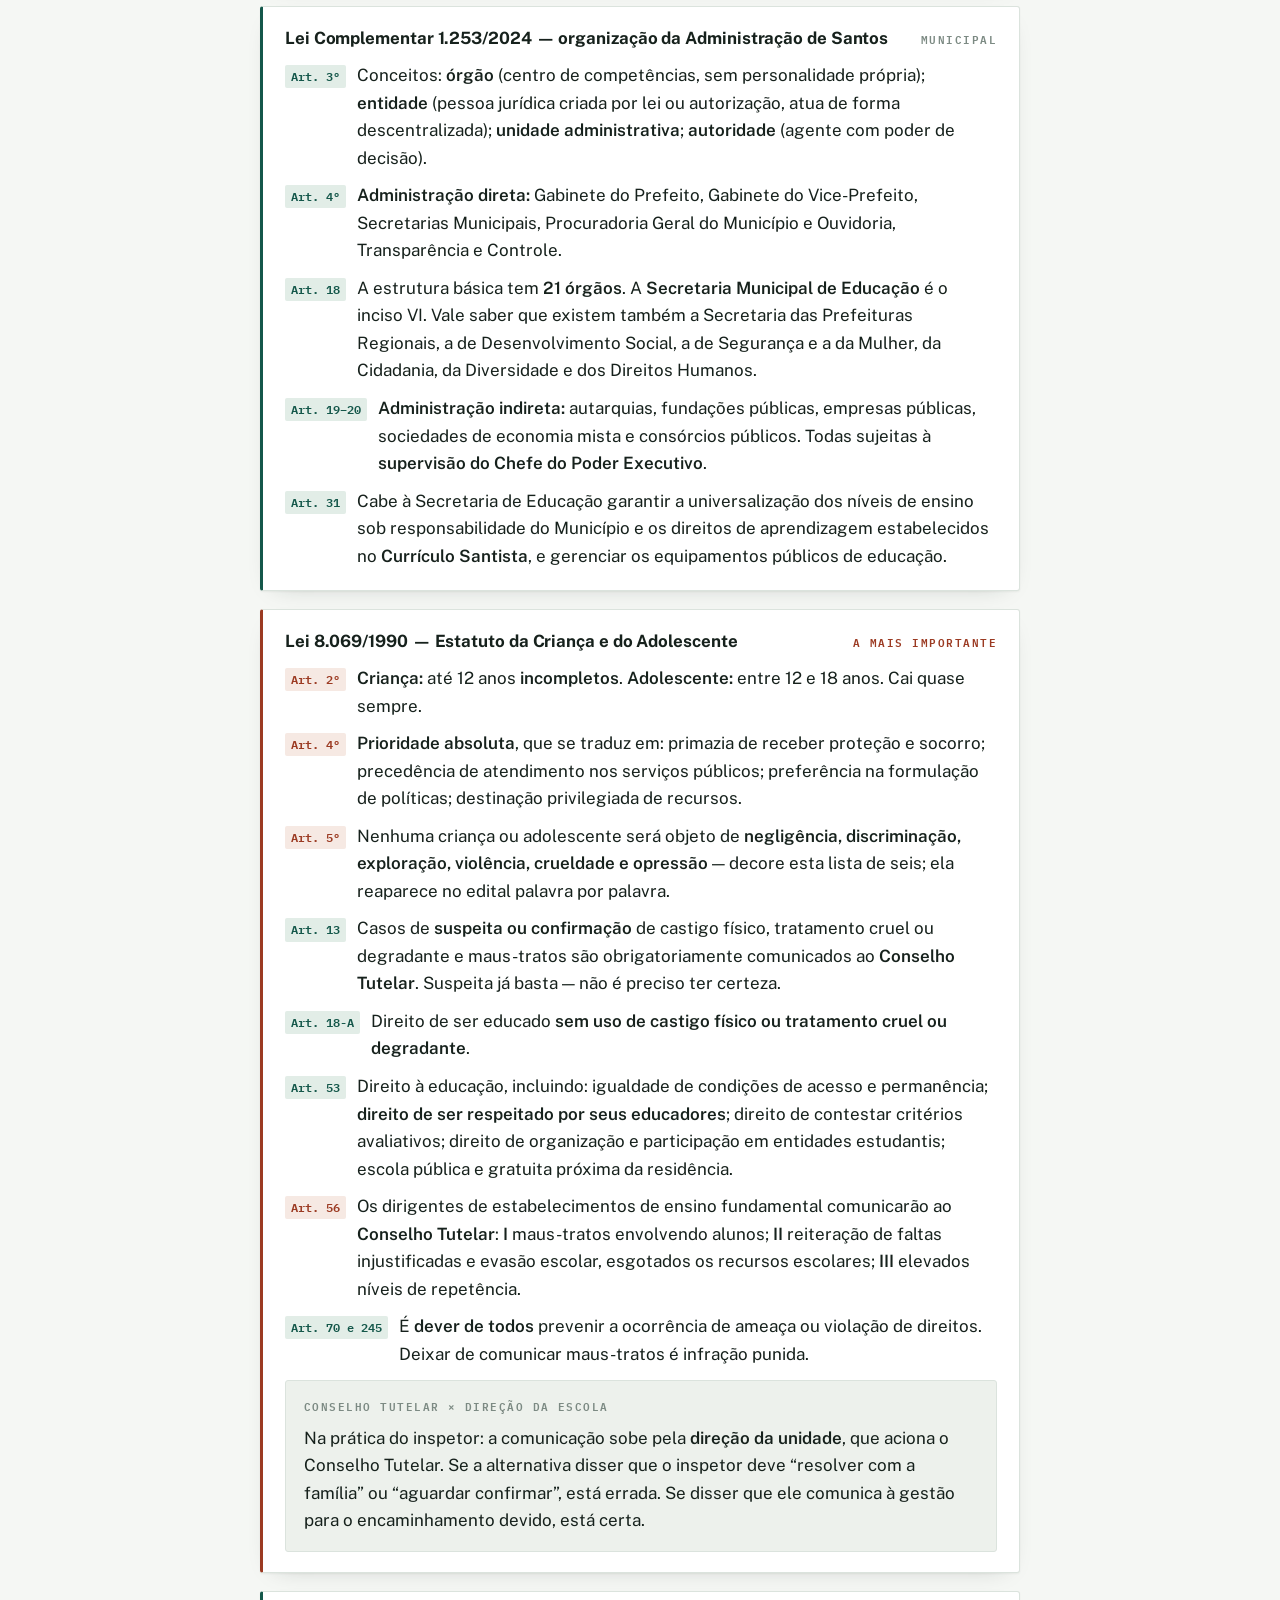
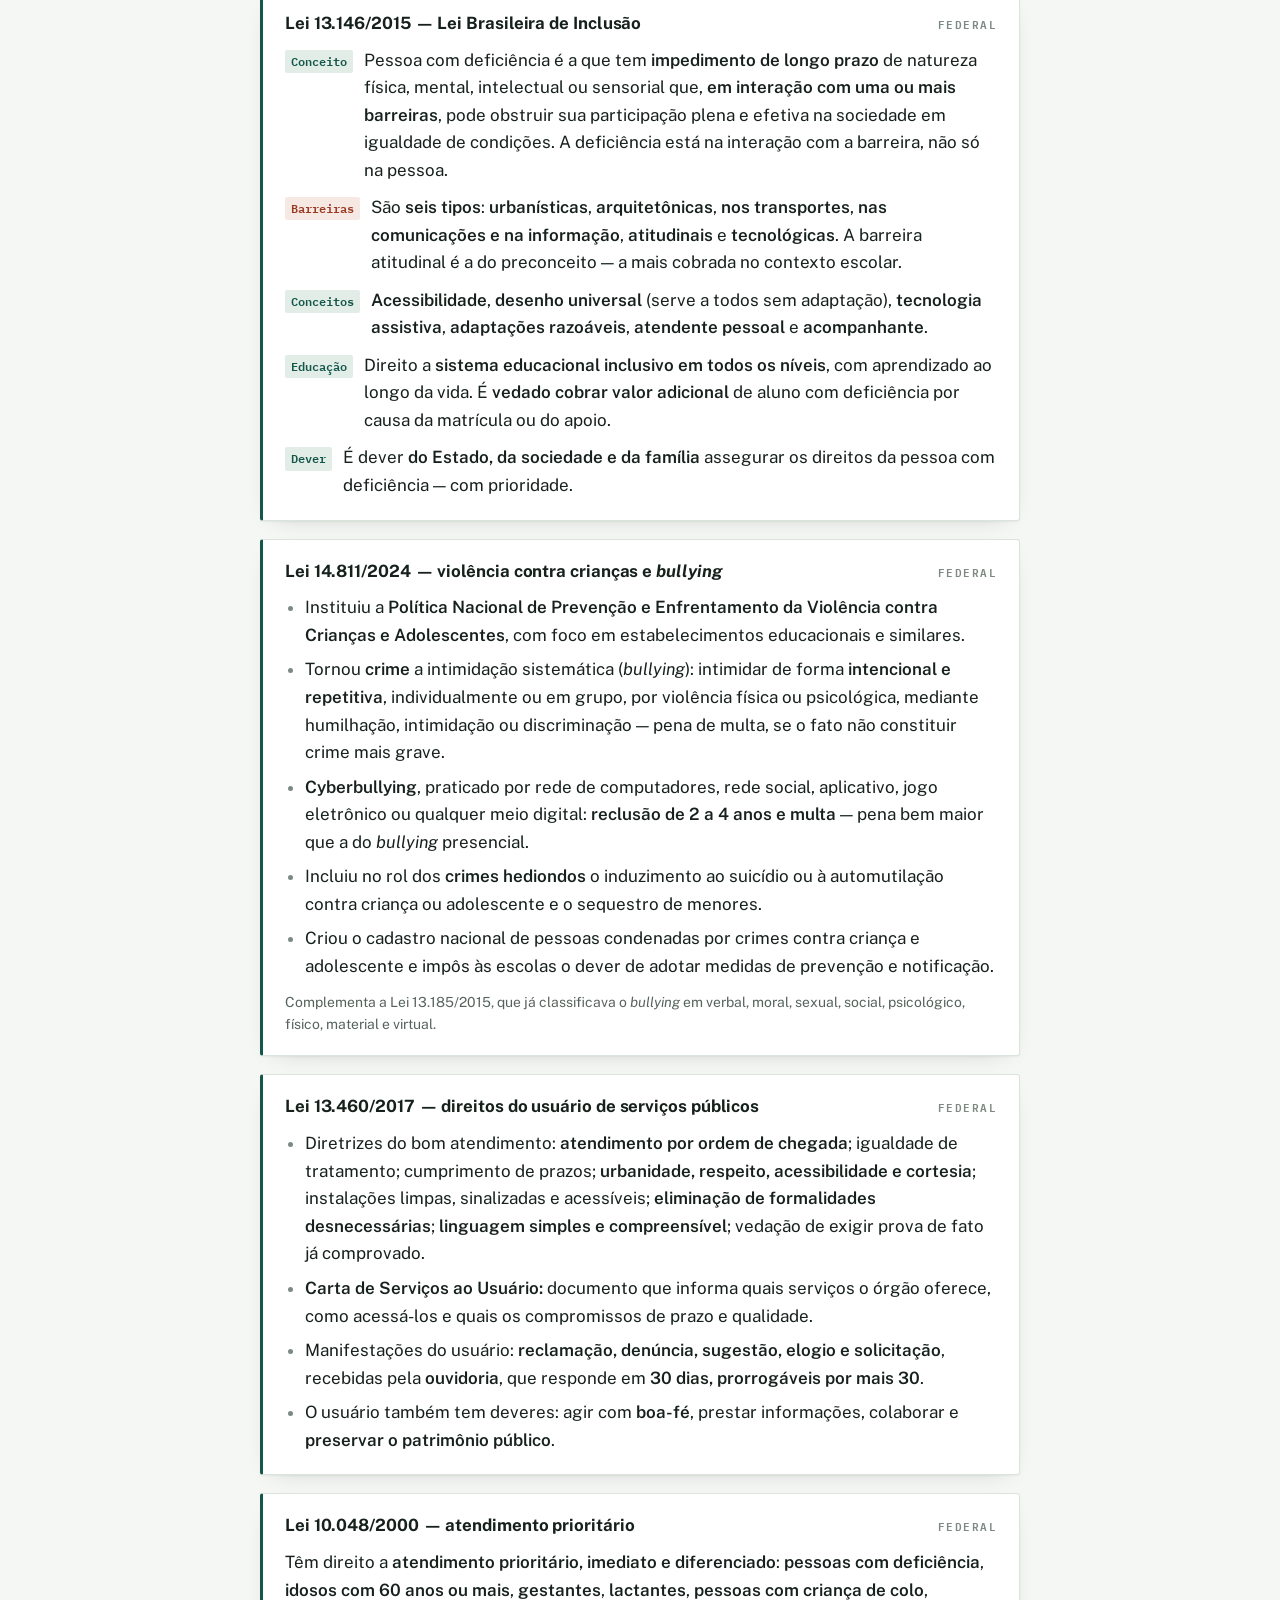
==== commit 47b35b1e: "Reta Final de Legislacao e atualizacao das datas A prova e domingo, 11/10 - faltam 2 dias. Ela anoto" ====
--- a/caderno.html
+++ b/caderno.html
@@ -3,7 +3,7 @@
 <head>
 <meta charset="utf-8">
 <meta name="viewport" content="width=device-width, initial-scale=1">
-<meta name="description" content="Mapa da prova, plano de 45 dias e conteúdo dos cinco blocos do concurso de Inspetor de Alunos de Santos.">
+<meta name="description" content="Mapa da prova e conteúdo dos cinco blocos do concurso de Inspetor de Alunos de Santos.">
 <meta name="theme-color" content="#14574A">
 <title>Caderno do Inspetor de Alunos</title>
 <link rel="preconnect" href="https://fonts.googleapis.com">
@@ -358,7 +358,7 @@
     <h1>Caderno do Inspetor de Alunos</h1>
     <p class="lede">Tudo o que cai na prova de 11 de outubro de 2026, organizado por peso — do que mais vale ponto para o que menos vale. Feito a partir do edital e dos textos oficiais das leis de Santos.</p>
     <div class="countdown">
-      <div class="cd-item"><span class="cd-n hot">45</span><span class="cd-l">dias de estudo (a partir de 27/08)</span></div>
+      <div class="cd-item"><span class="cd-n hot">2</span><span class="cd-l">dias para a prova</span></div>
       <div class="cd-item"><span class="cd-n">40</span><span class="cd-l">questões, 4 alternativas</span></div>
       <div class="cd-item"><span class="cd-n">3h30</span><span class="cd-l">de duração</span></div>
       <div class="cd-item"><span class="cd-n">22</span><span class="cd-l">vagas</span></div>
@@ -371,13 +371,14 @@
       <a href="./simulado.html">Simulado 1</a>
       <a href="./simulado2.html">Simulado 2</a>
       <a href="./treino.html">Treino dos erros</a>
+      <a href="./legislacao.html">Reta final</a>
     </nav>
   </header>
 
   <nav class="jump" aria-label="Seções">
     <div class="jump-inner">
       <a href="#mapa">O mapa</a>
-      <a href="#plano">Plano 45 dias</a>
+      <a href="#plano">Reta final</a>
       <a href="#especificos">Específicos · 40</a>
       <a href="#legislacao">Legislação · 32</a>
       <a href="#informatica">Informática · 12</a>
@@ -479,10 +480,15 @@
     <div class="sec-head">
       <div class="bar"></div>
       <span class="eyebrow">Parte 2</span>
-      <h2>Plano de 45 dias</h2>
+      <h2>Plano de estudo</h2>
     </div>
 
     <div class="stack">
+      <div class="card rule-hot">
+        <span class="eyebrow" style="color:var(--alert)">O calendário abaixo já passou</span>
+        <p>Este plano foi montado em 27 de agosto, para 45 dias. <strong>A prova é domingo, 11 de outubro</strong> — restam 2 dias, e vale apenas a última etapa.</p>
+        <p>Agora o melhor uso do tempo é a <strong><a href="./legislacao.html">Reta Final de Legislação</a></strong>: 32 dos 100 pontos em 8 questões. Use o calendário abaixo só como referência do que já foi coberto.</p>
+      </div>
       <p>As etapas seguem a ordem de peso, não a ordem do edital. O conteúdo que mais vale ponto é estudado primeiro, quando a cabeça está mais descansada e ainda sobra tempo para revisar.</p>
 
       <div class="card">
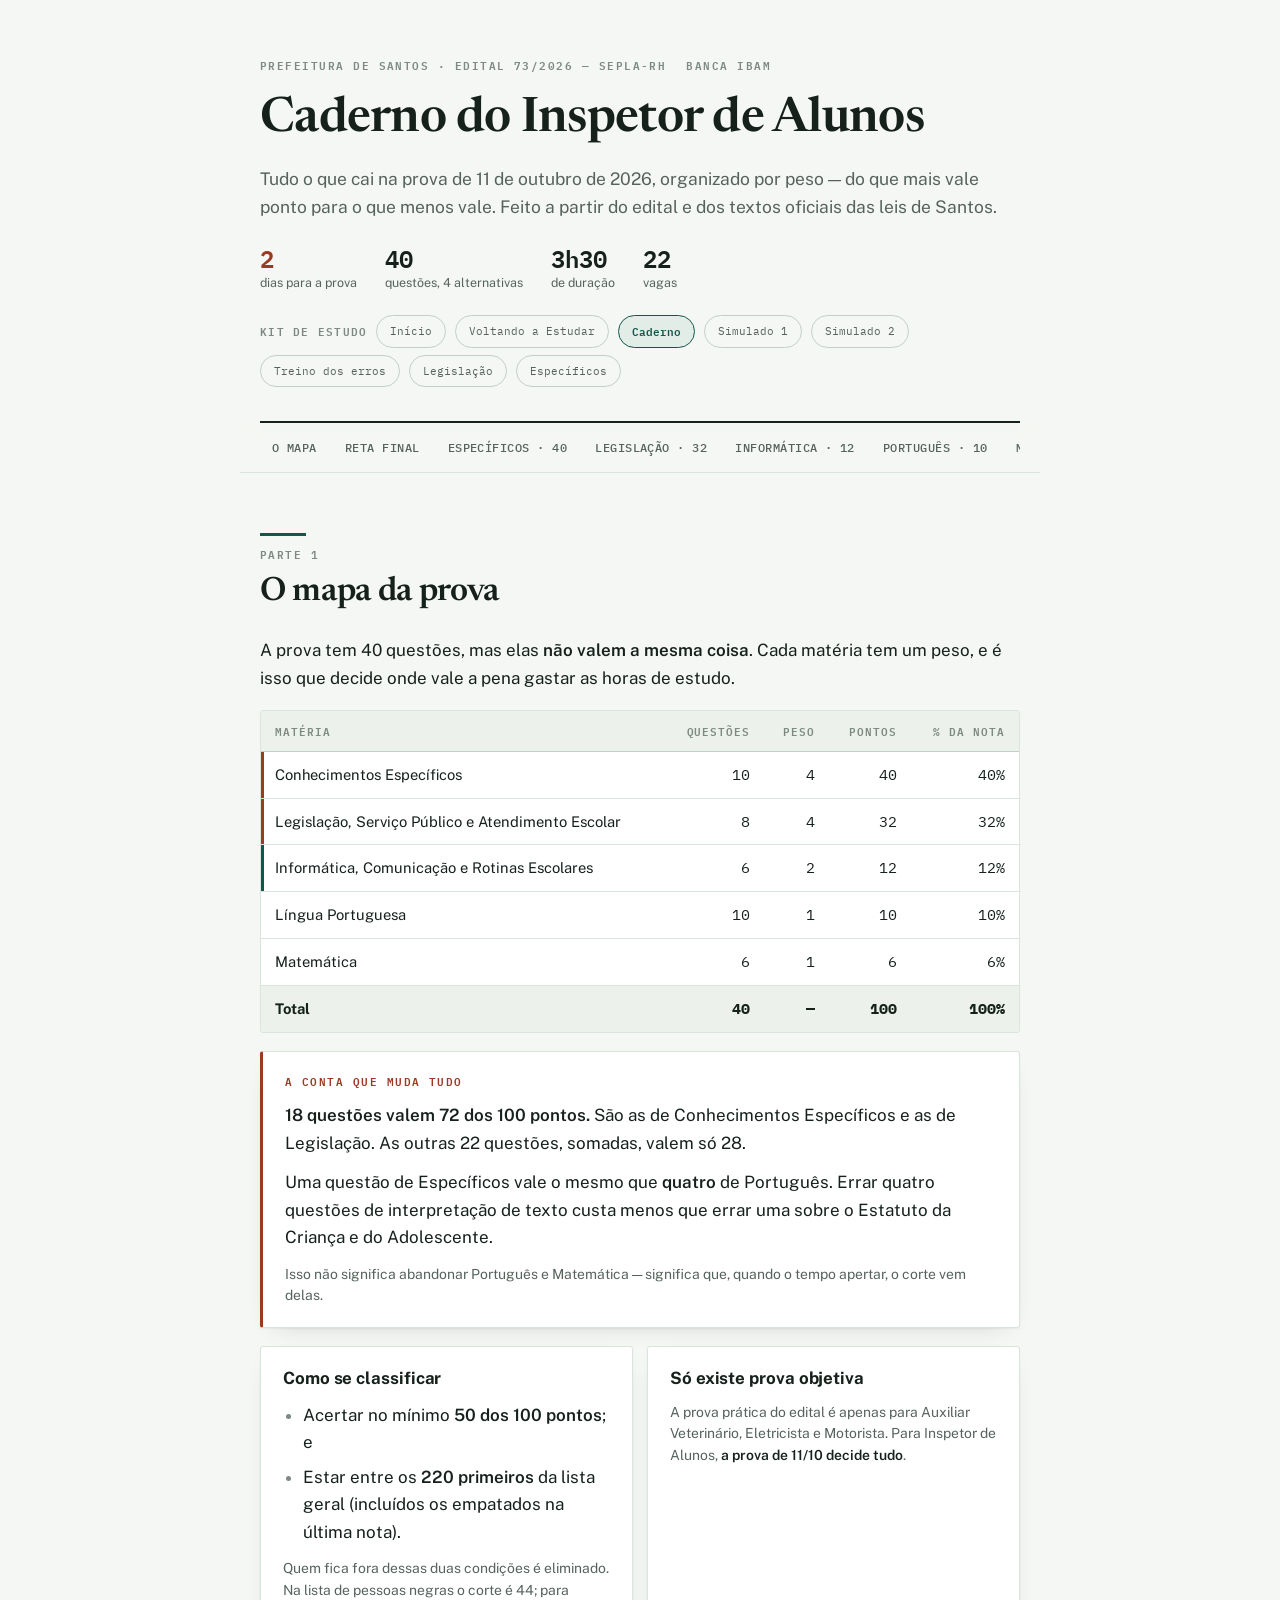
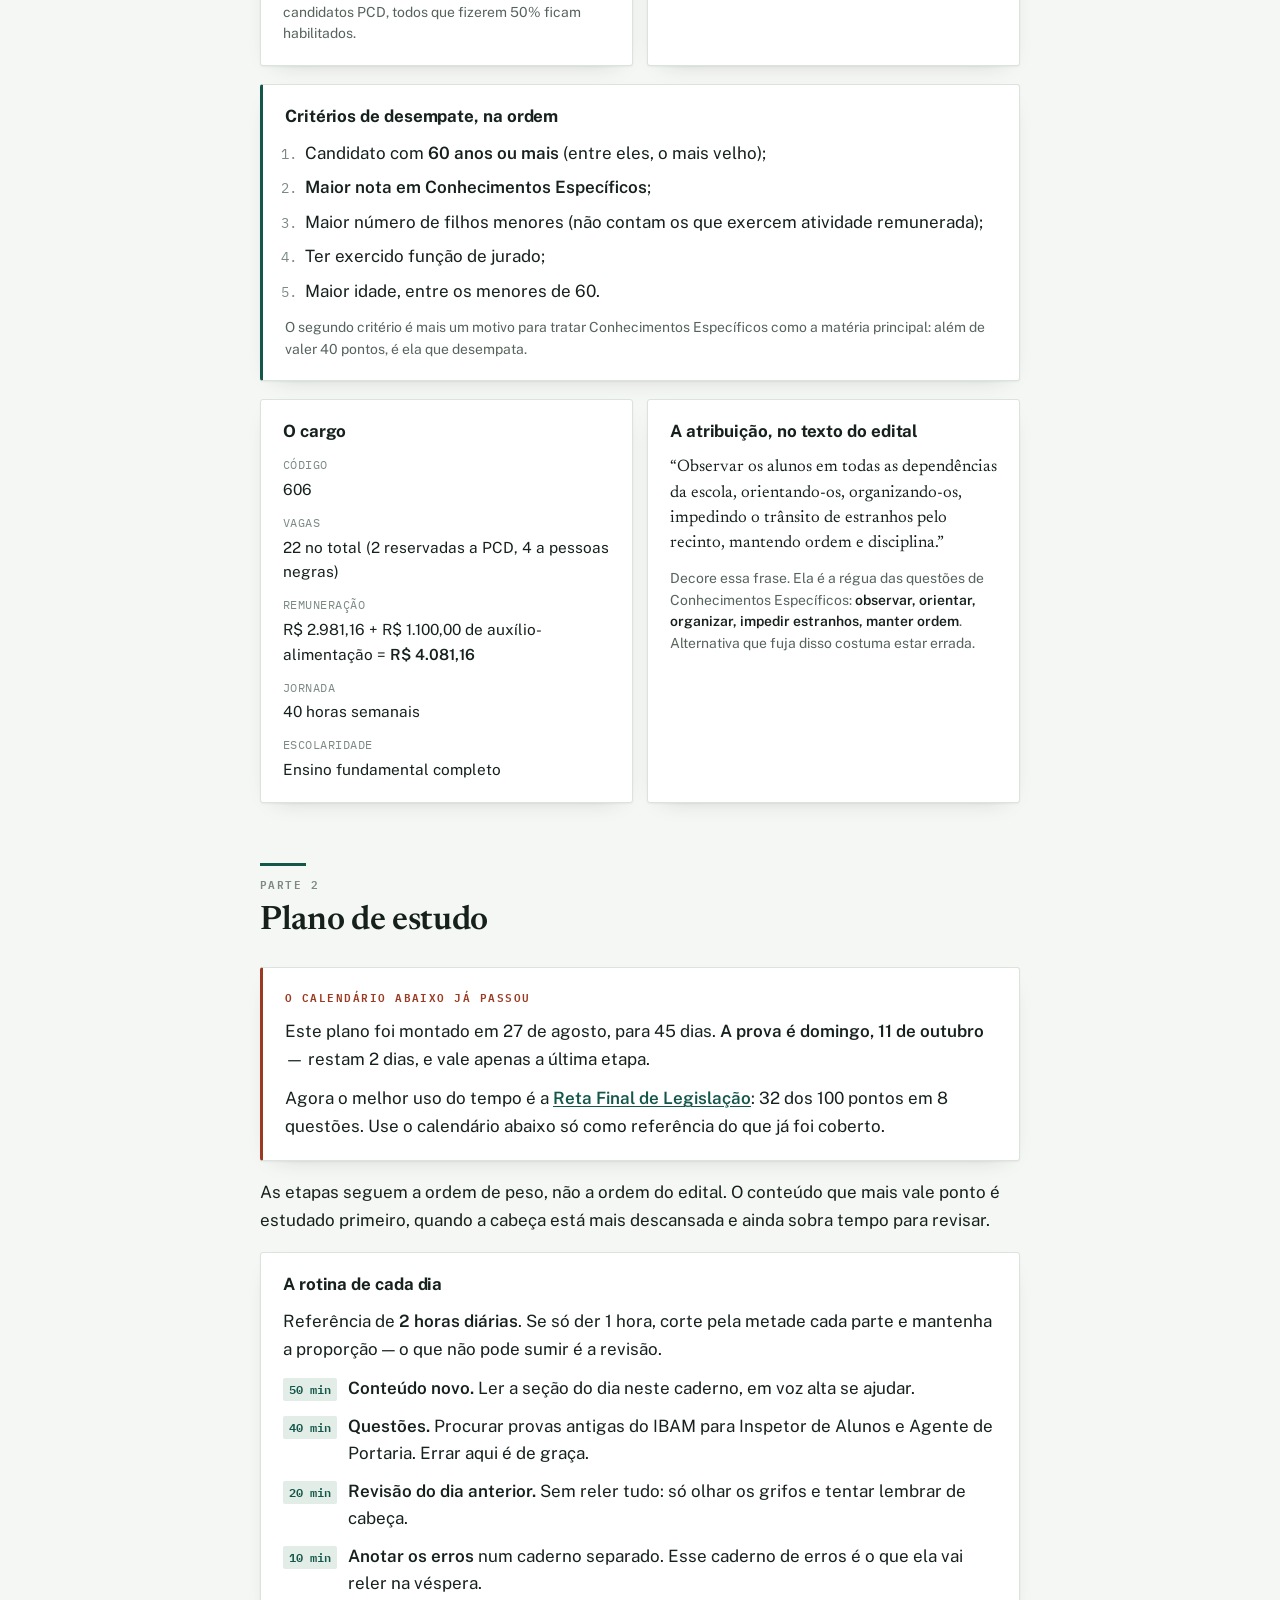
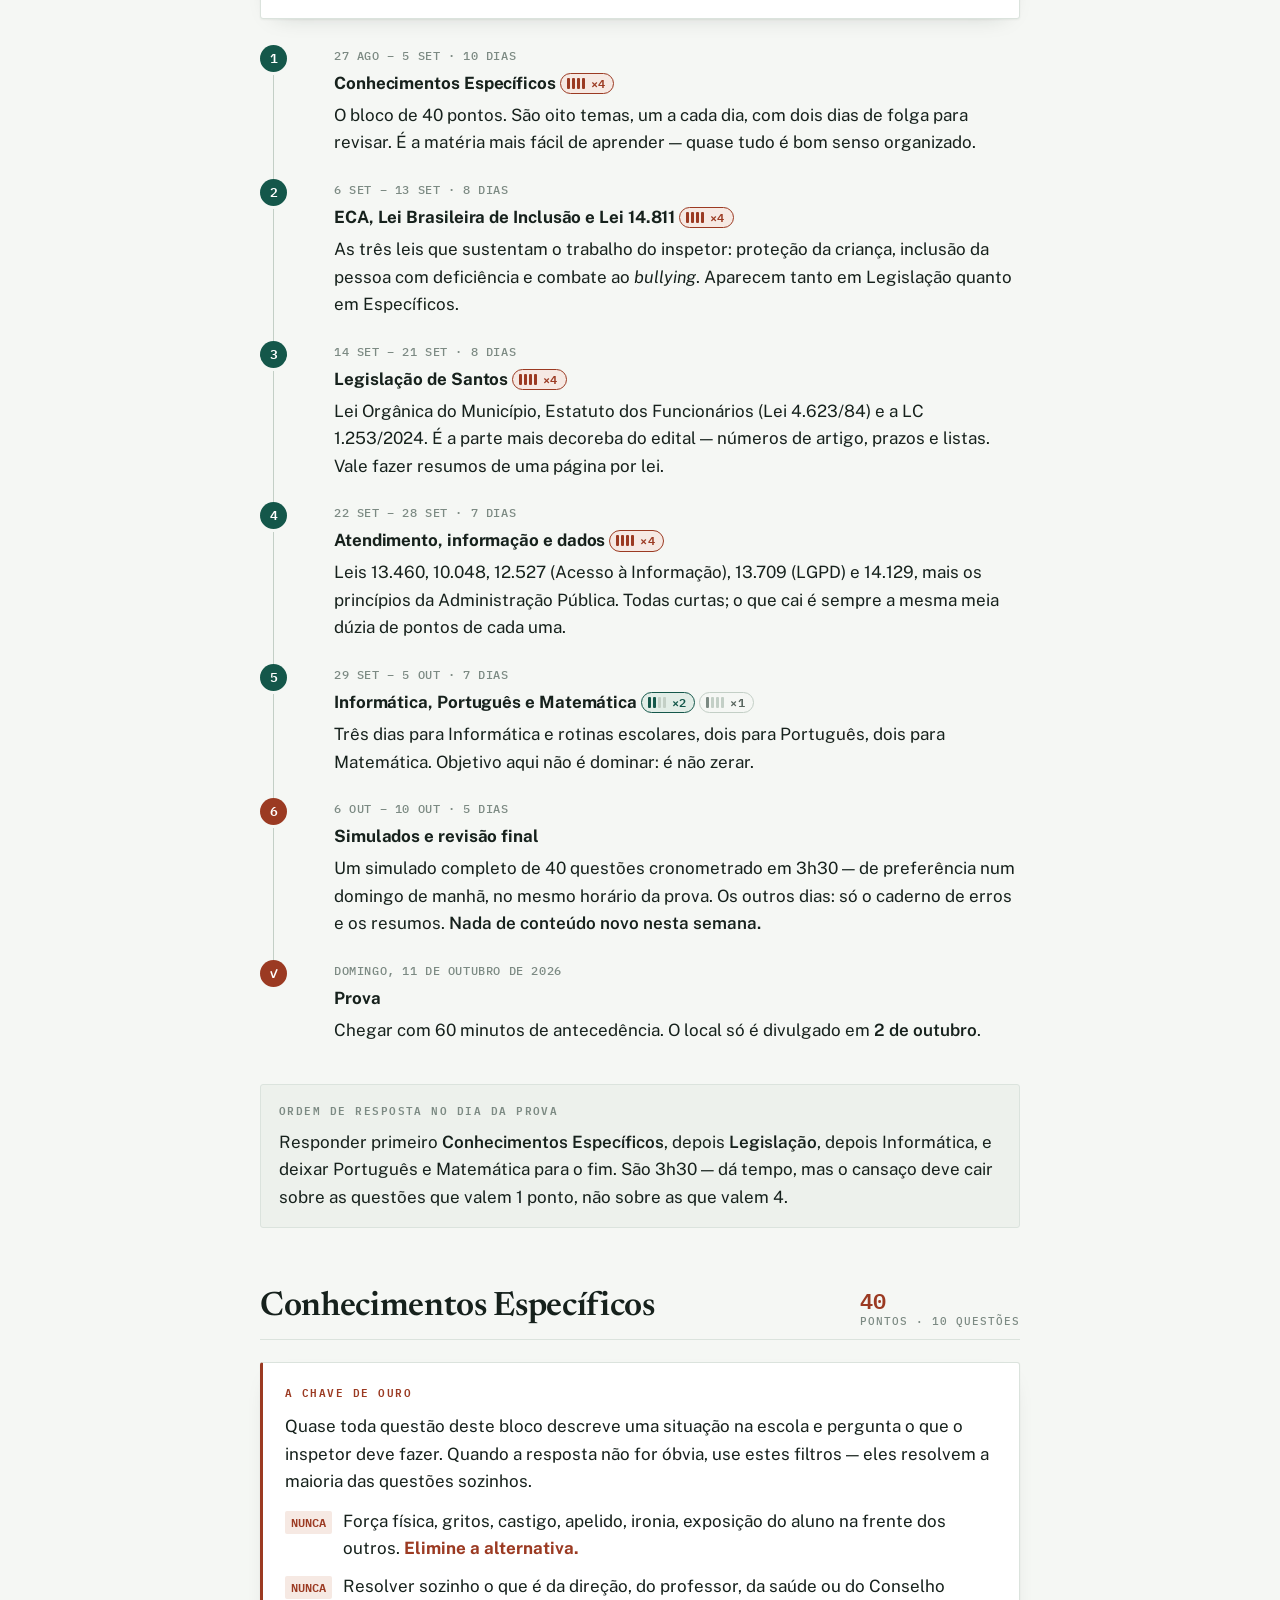
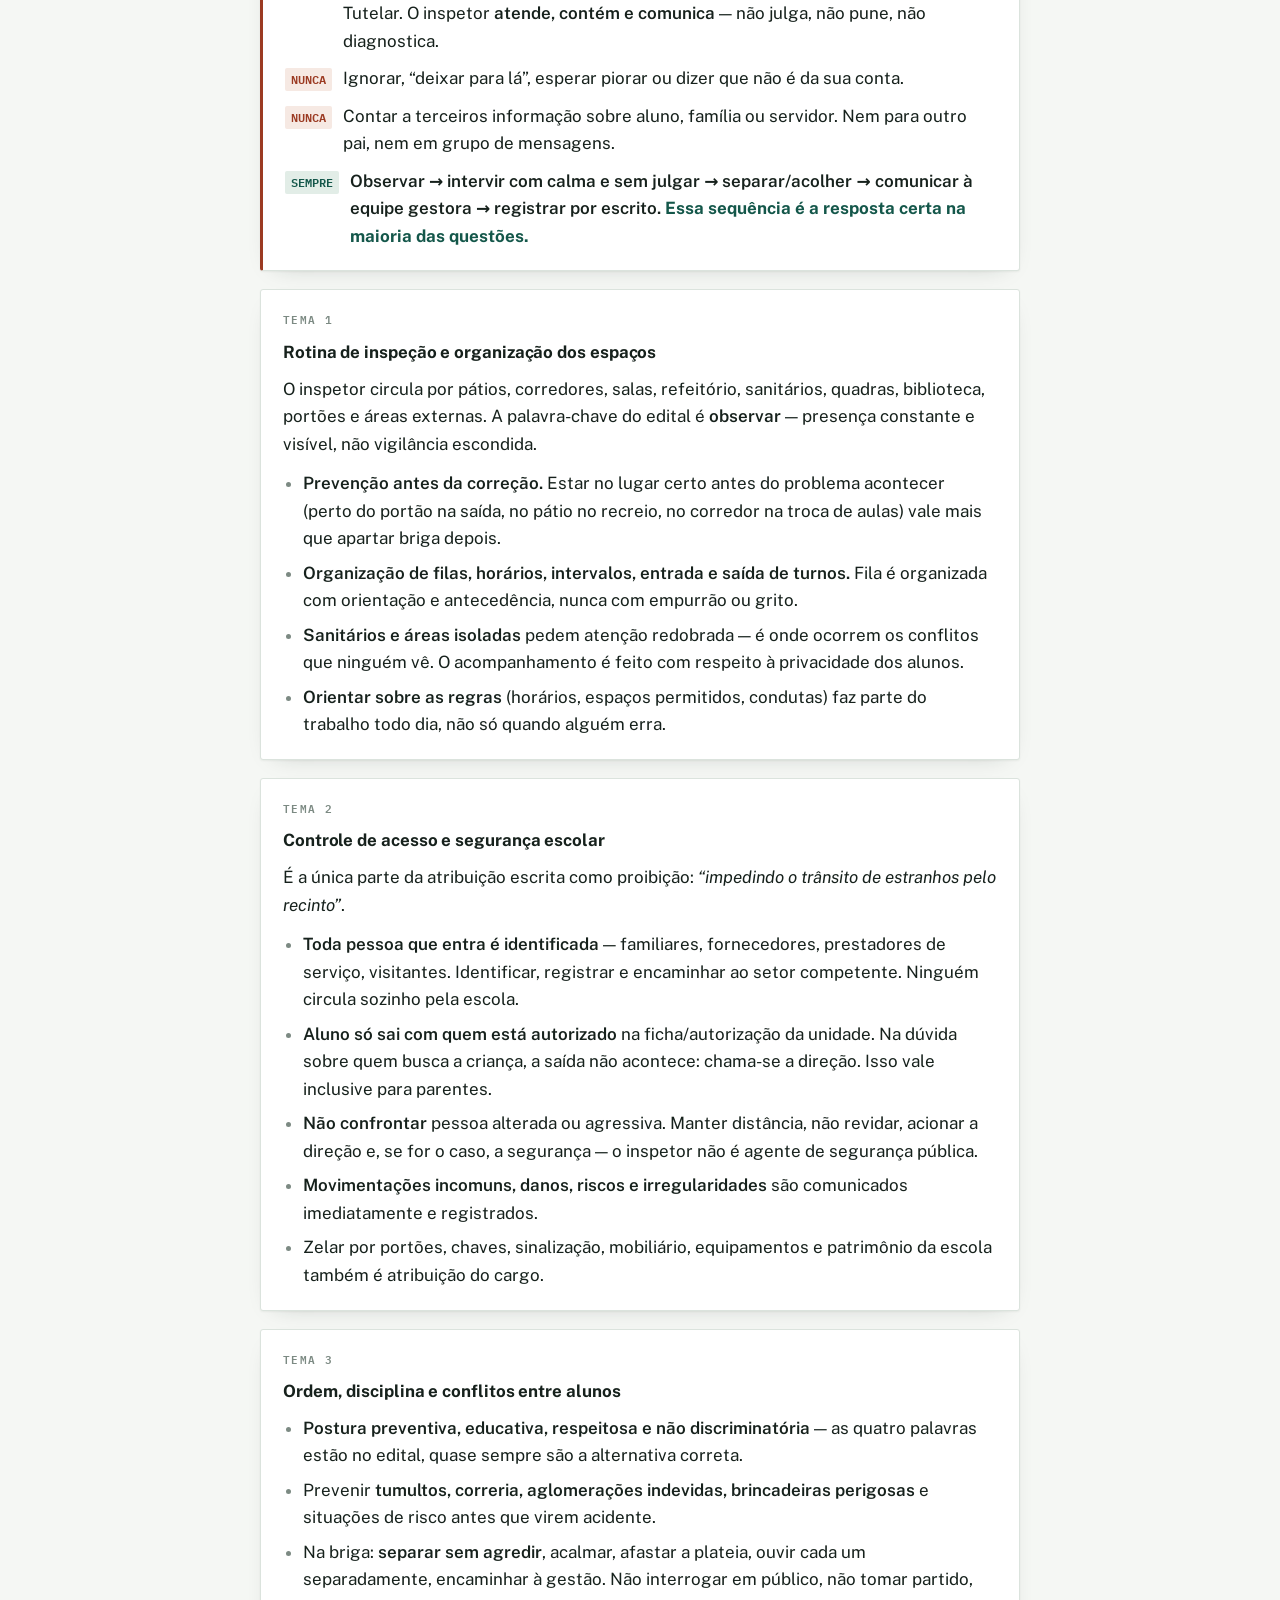
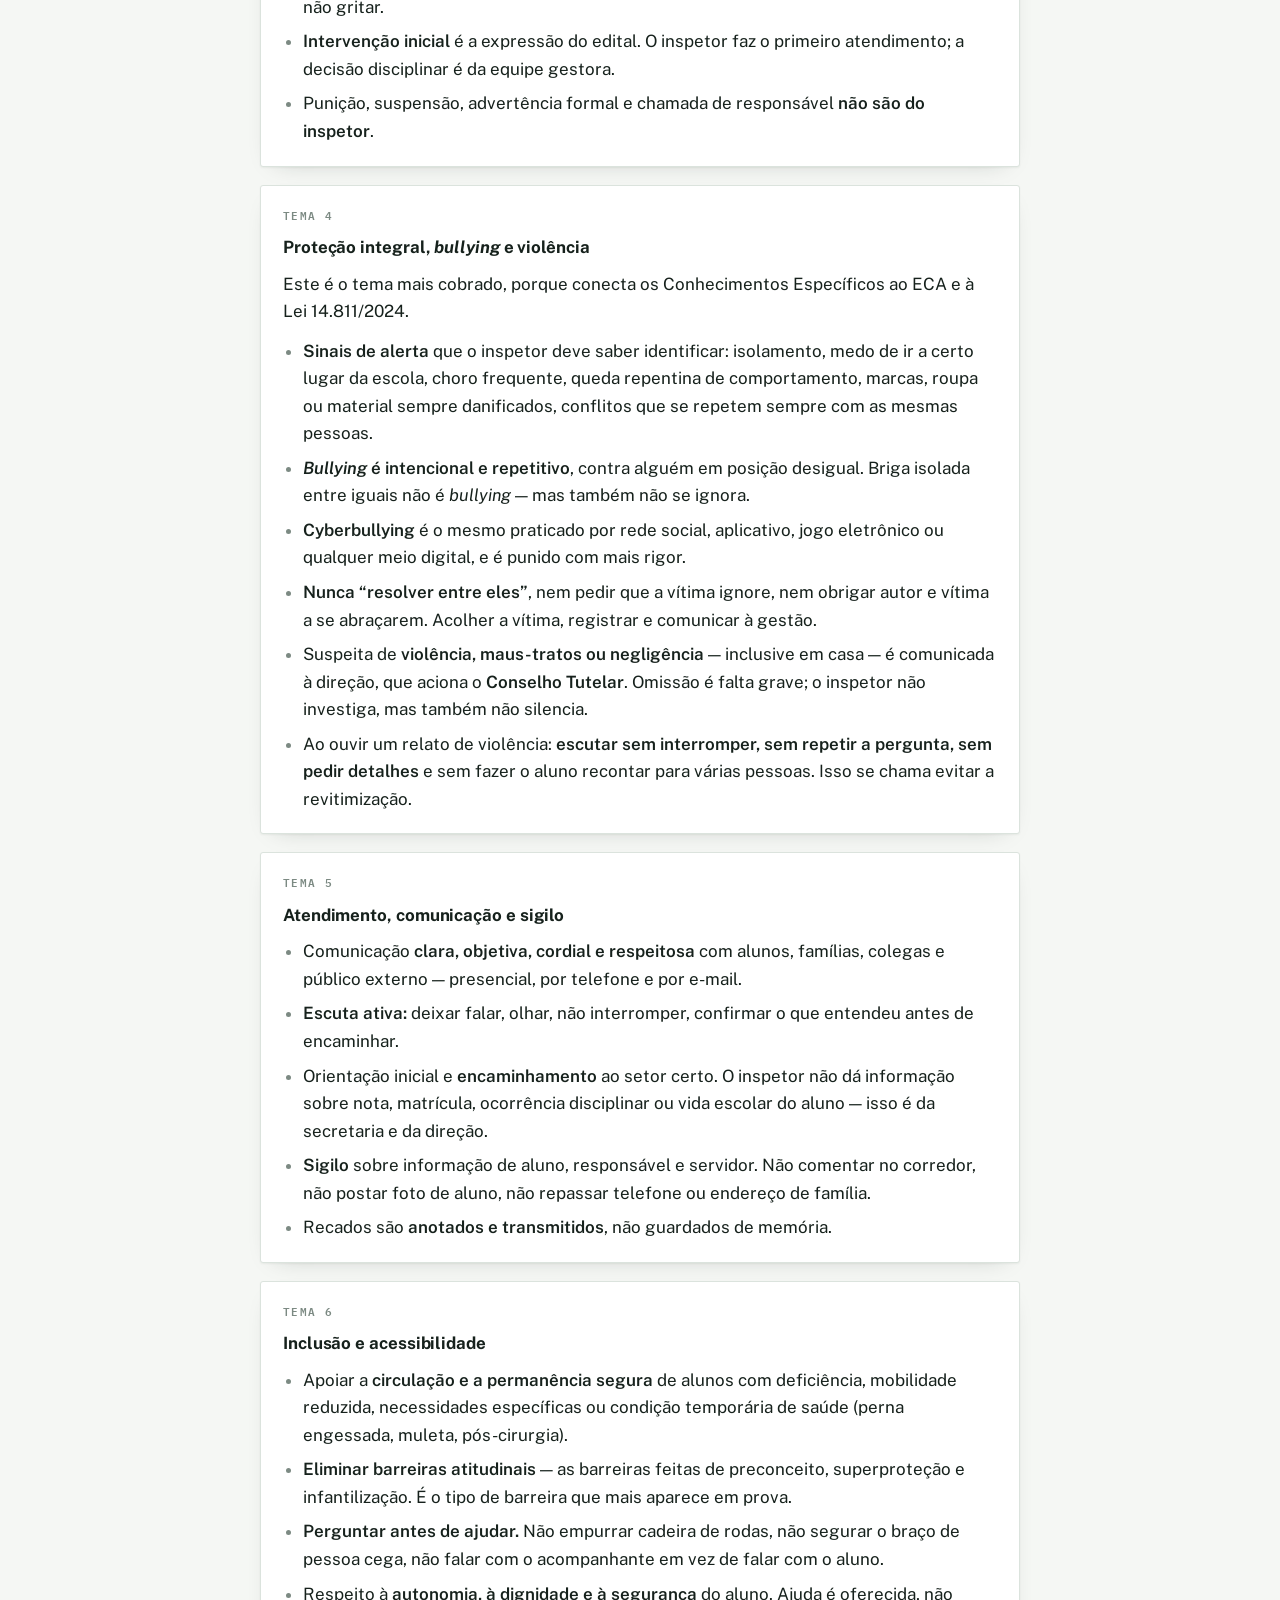
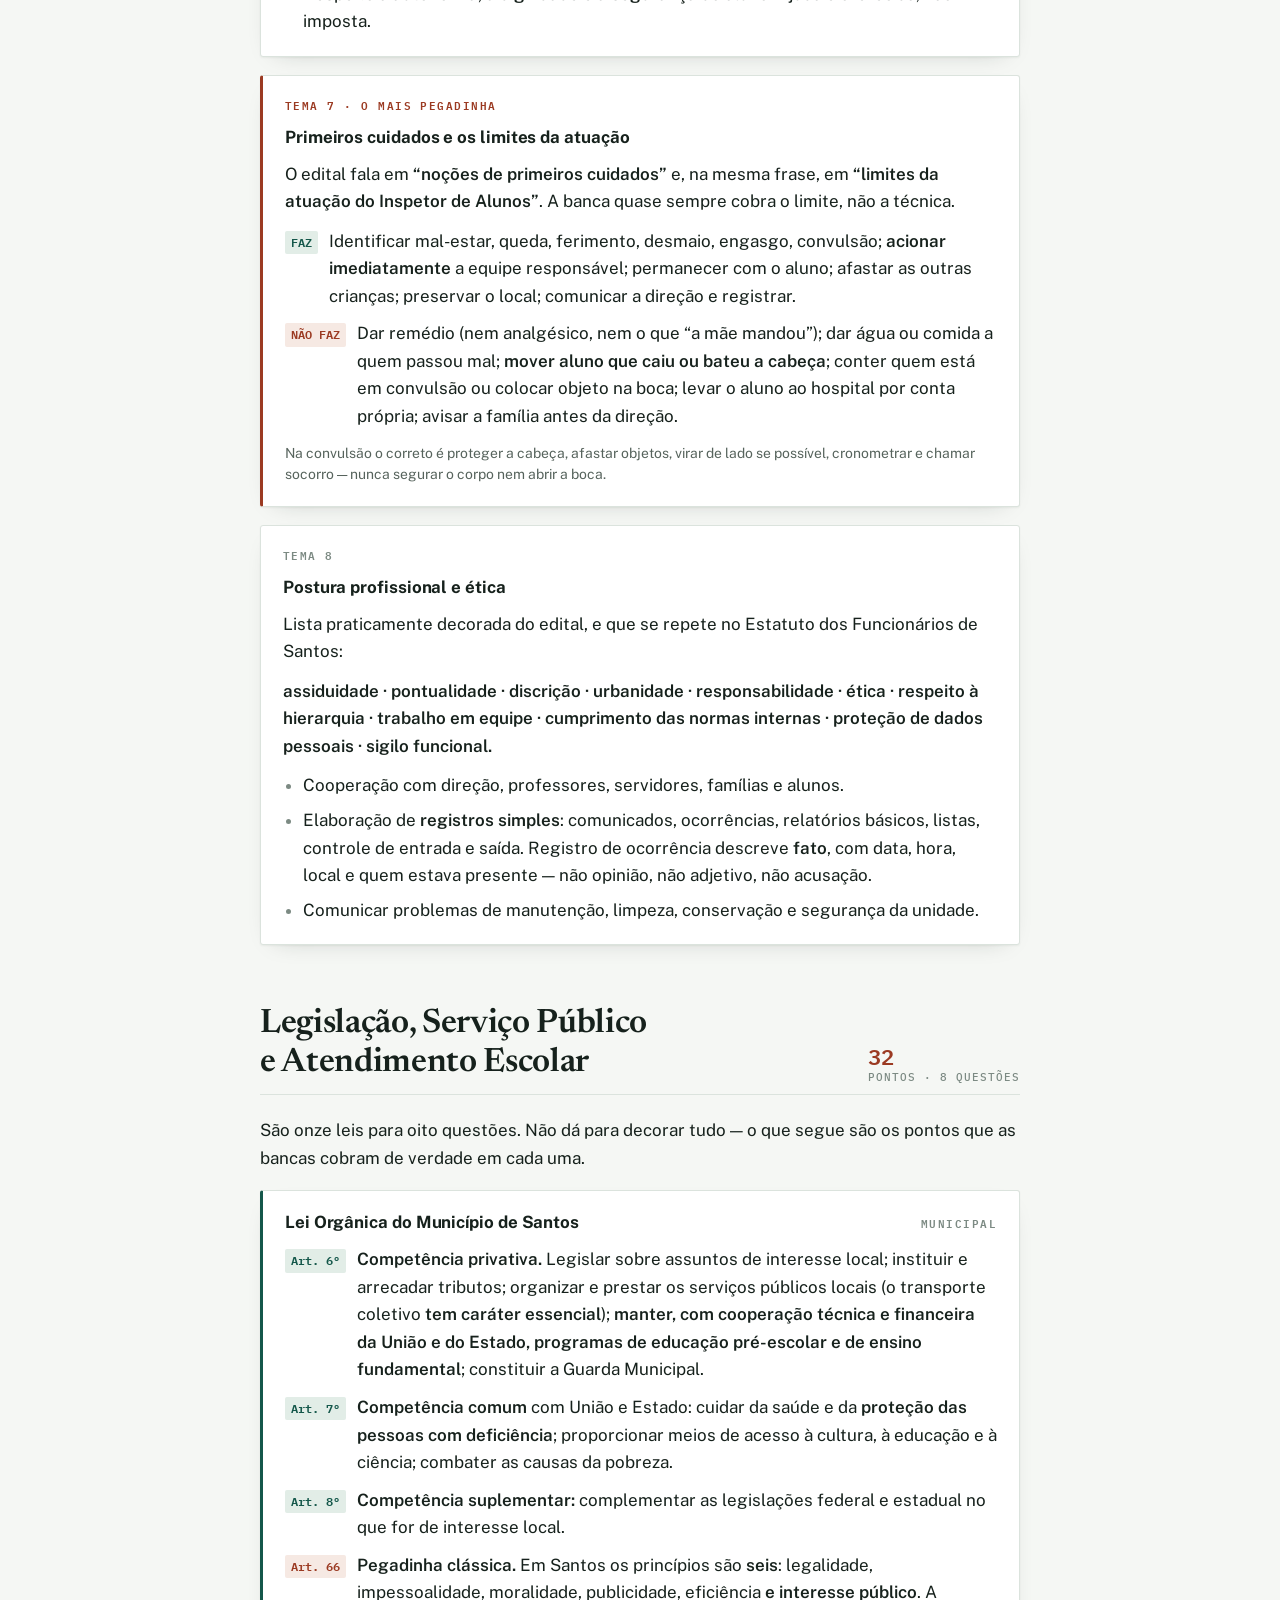
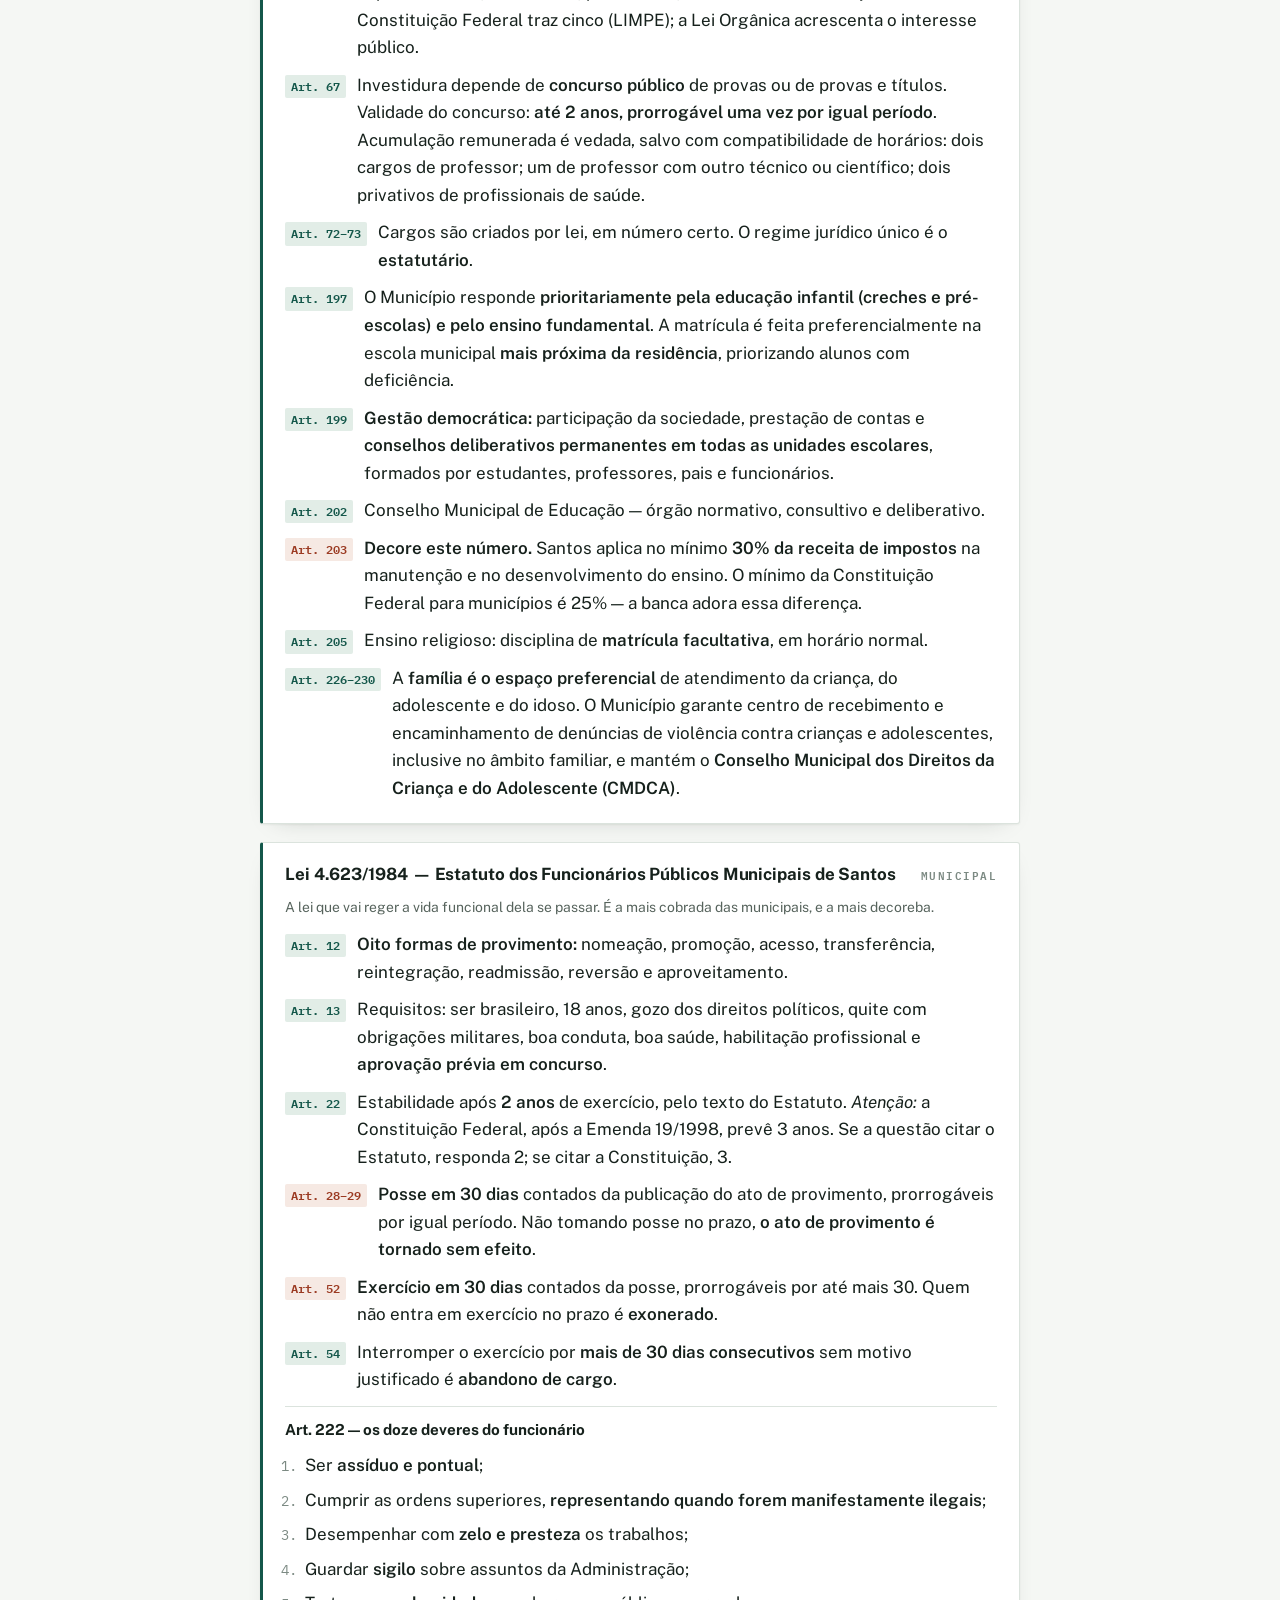
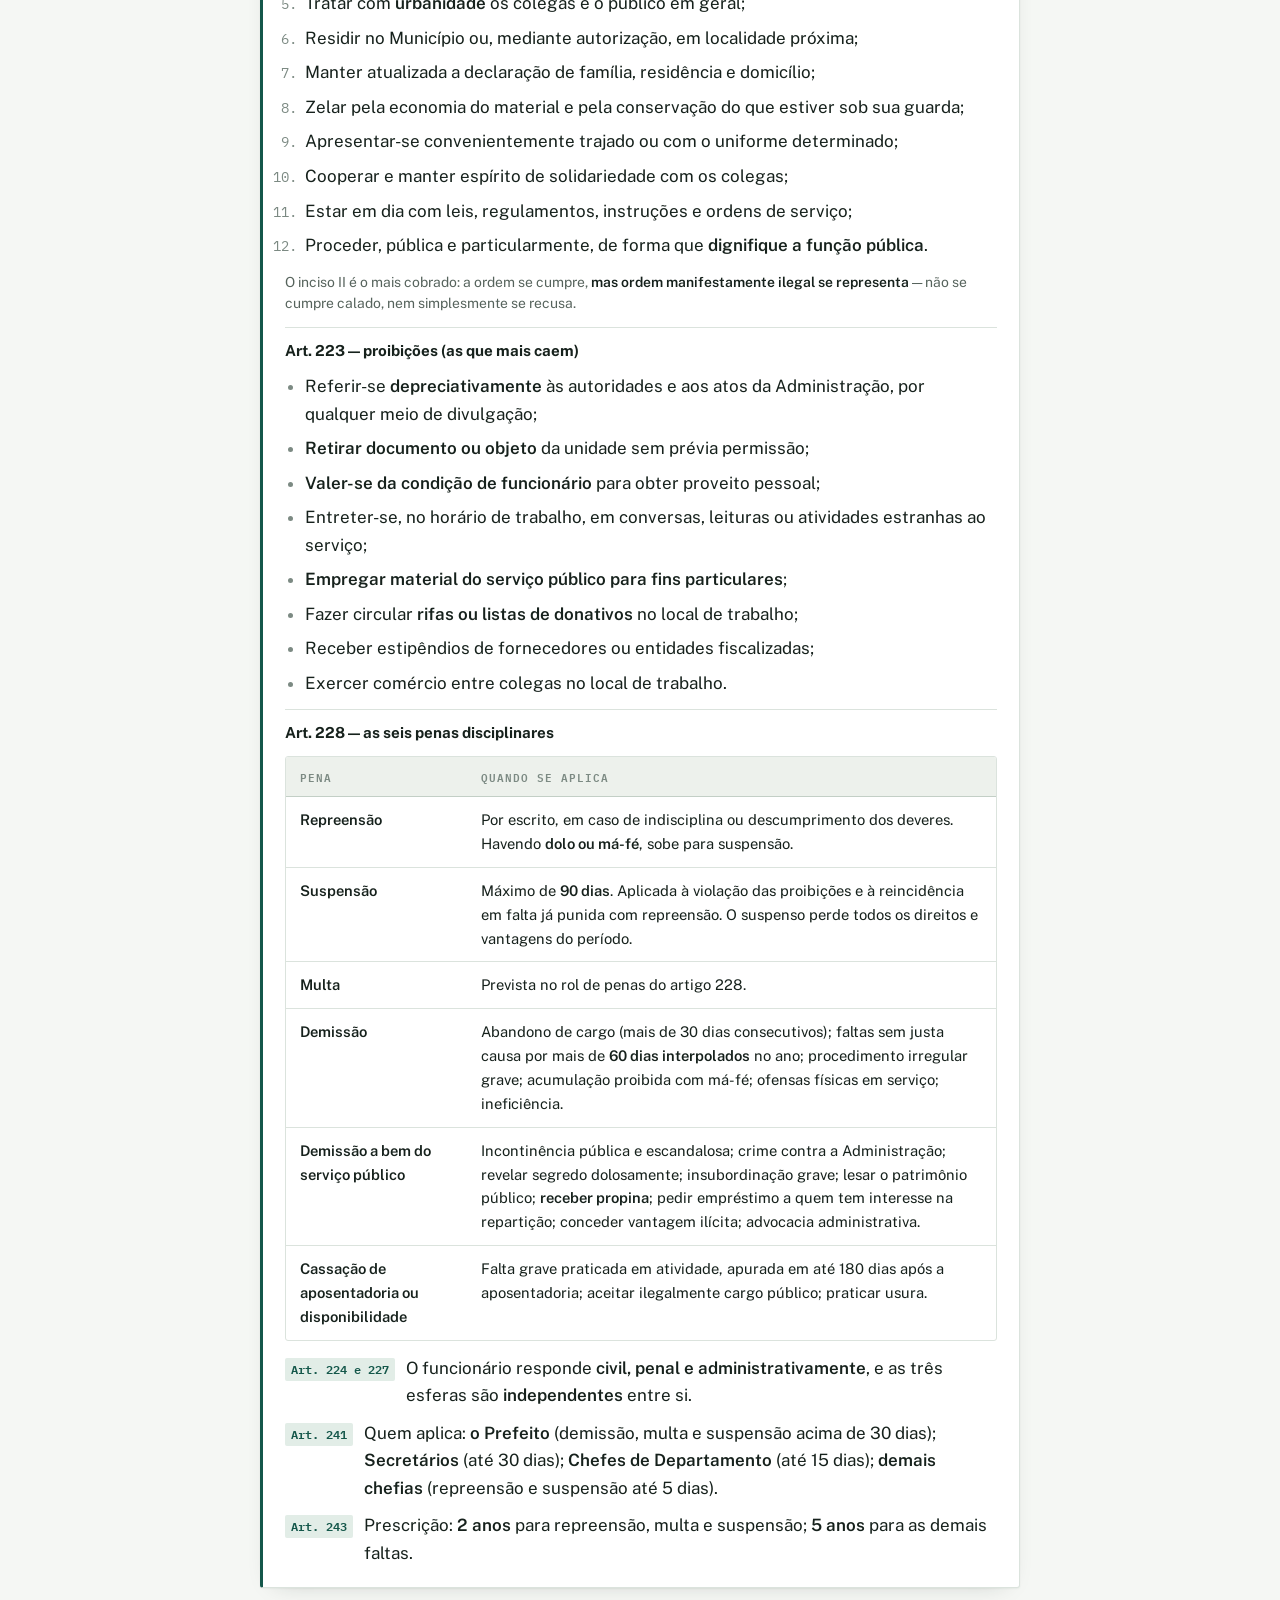
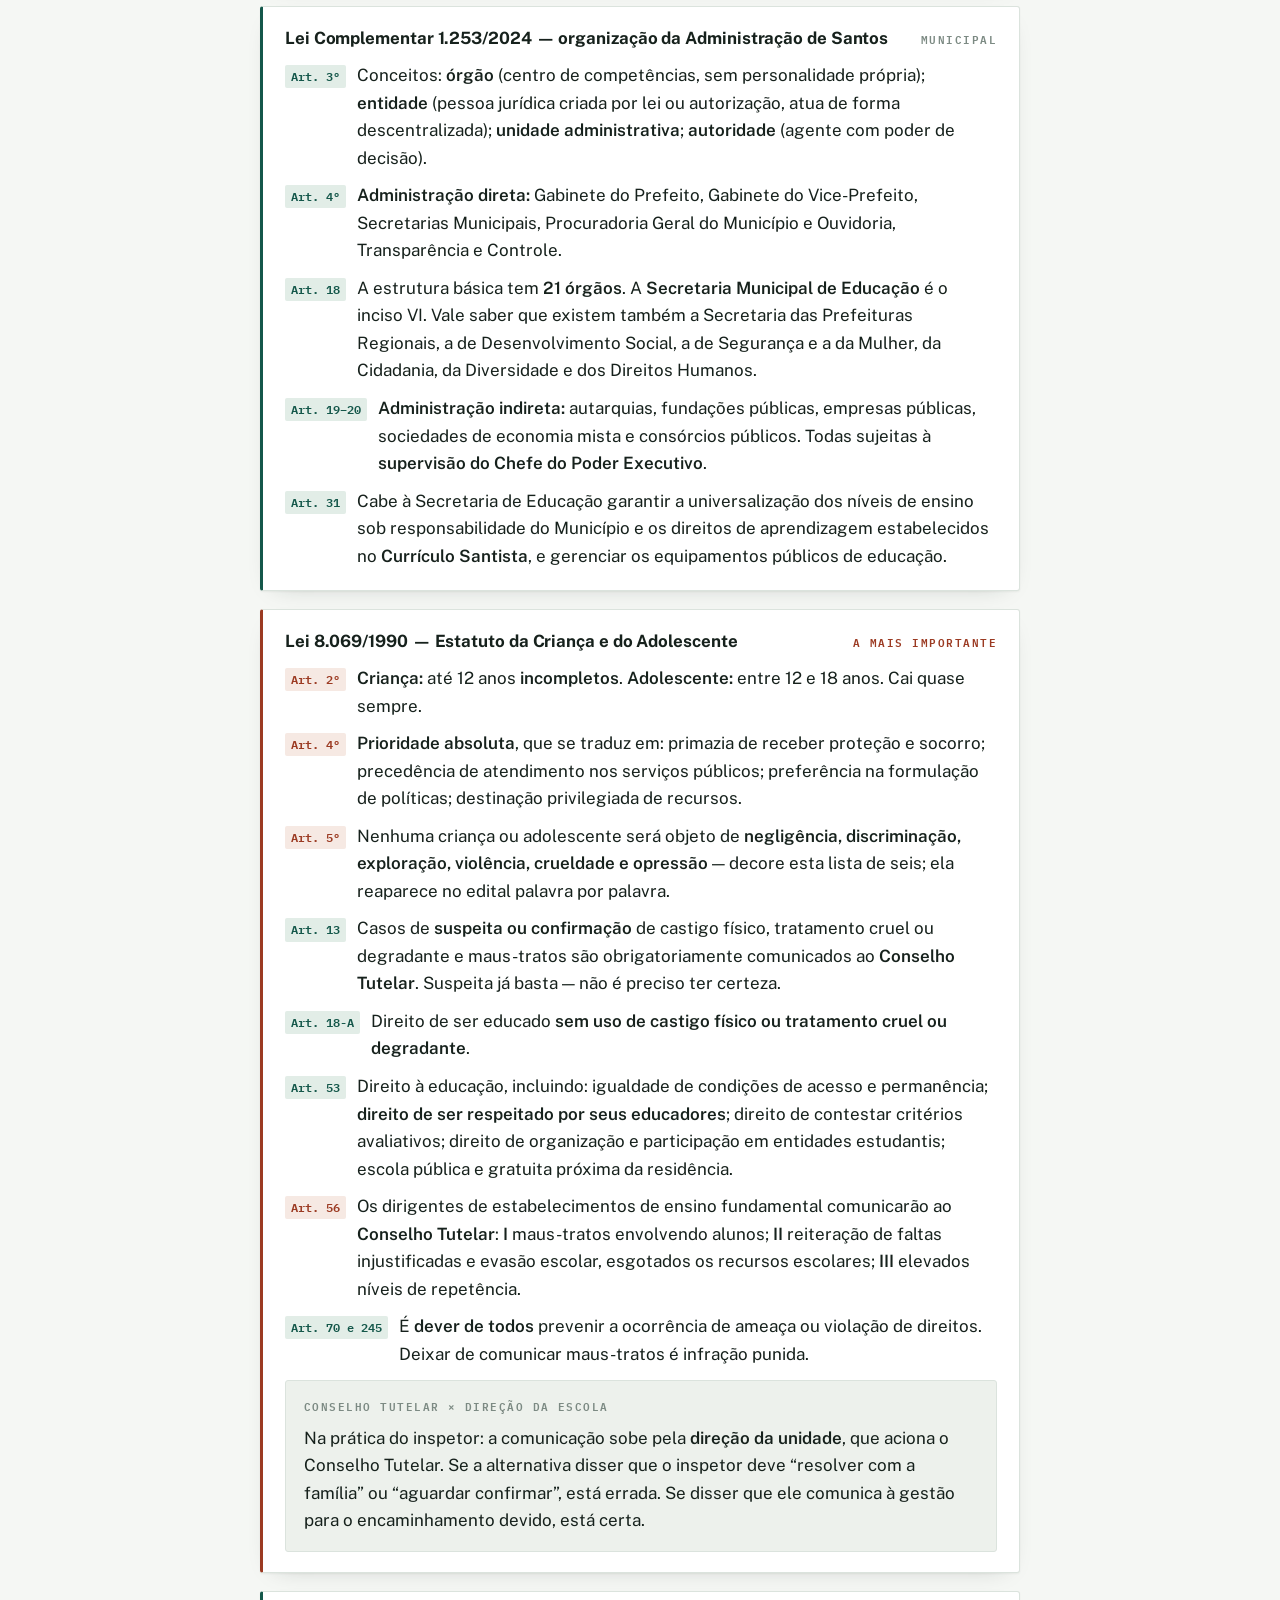
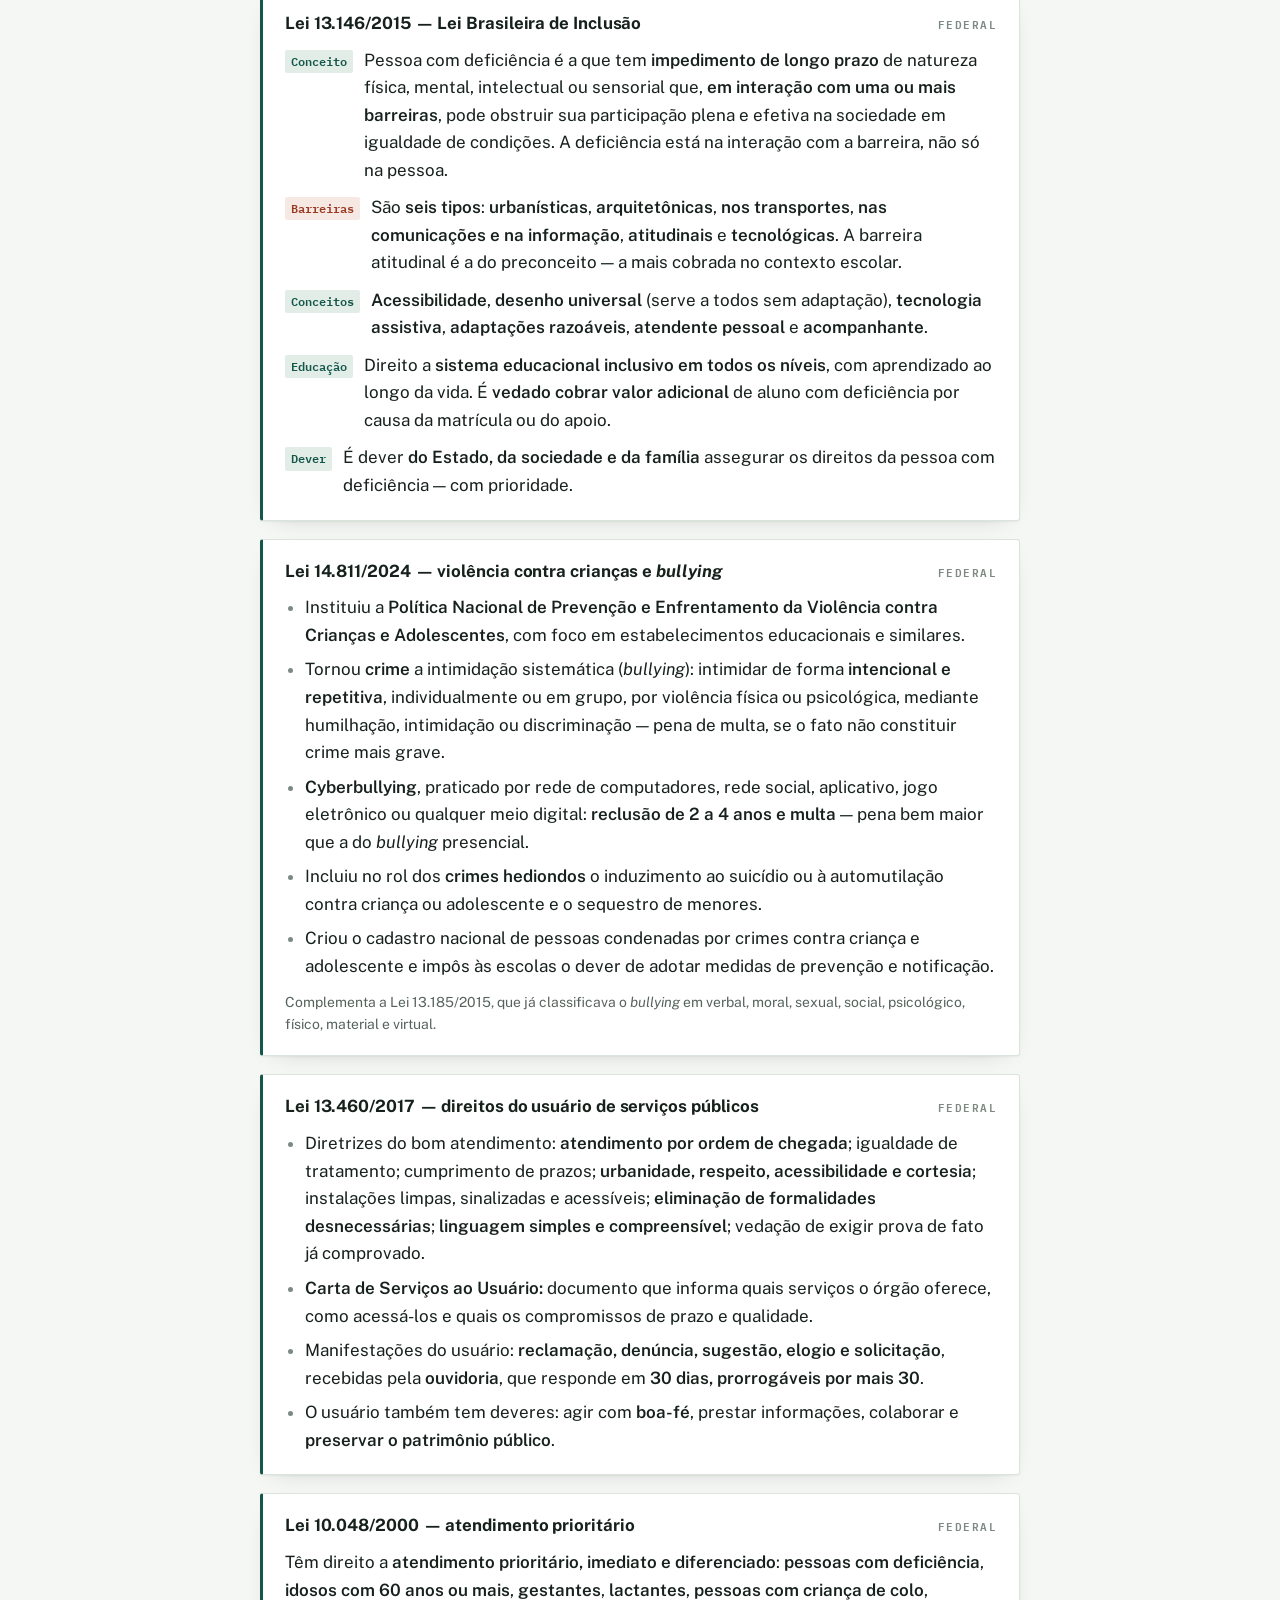
==== commit 7706b8fc: "Reta Final de Conhecimentos Especificos Bloco de 40 pontos, o maior da prova, e o unico de peso 4 qu" ====
--- a/caderno.html
+++ b/caderno.html
@@ -371,7 +371,8 @@
       <a href="./simulado.html">Simulado 1</a>
       <a href="./simulado2.html">Simulado 2</a>
       <a href="./treino.html">Treino dos erros</a>
-      <a href="./legislacao.html">Reta final</a>
+      <a href="./legislacao.html">Legislação</a>
+      <a href="./especificos.html">Específicos</a>
     </nav>
   </header>
 
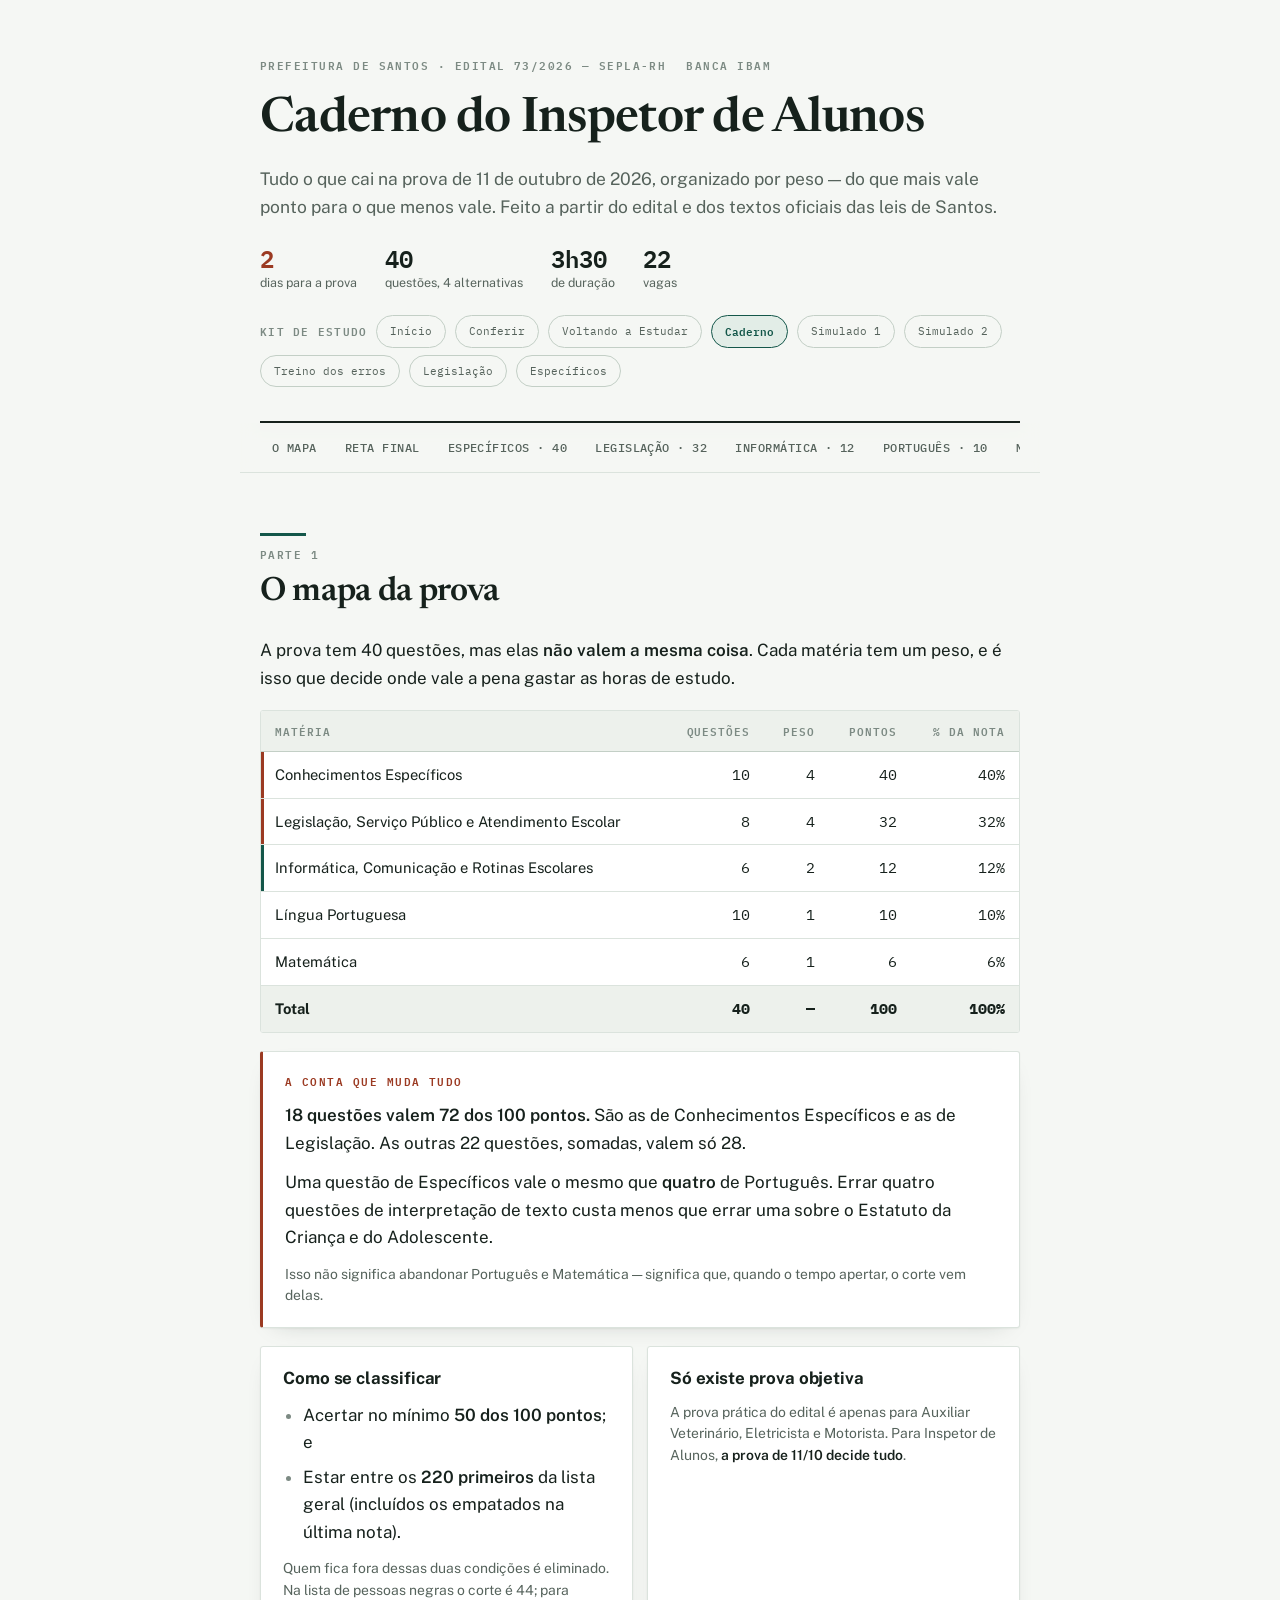
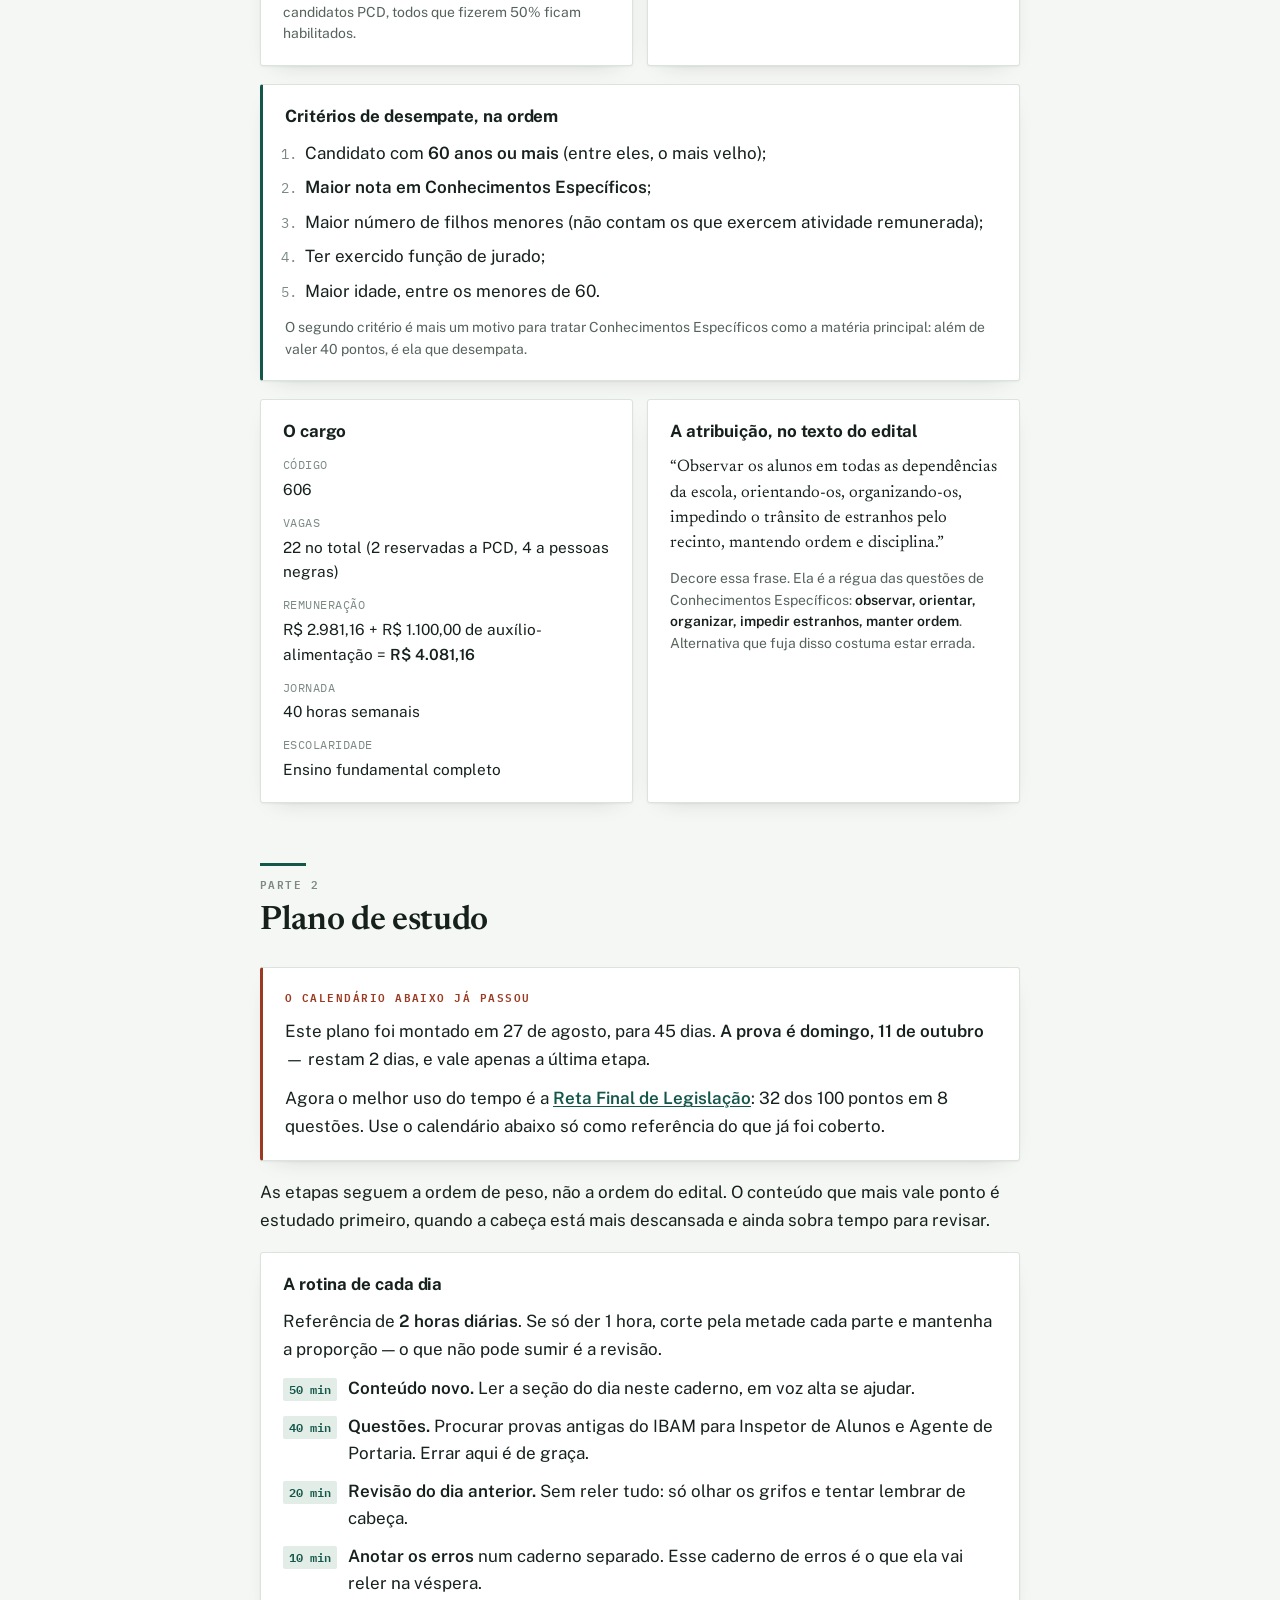
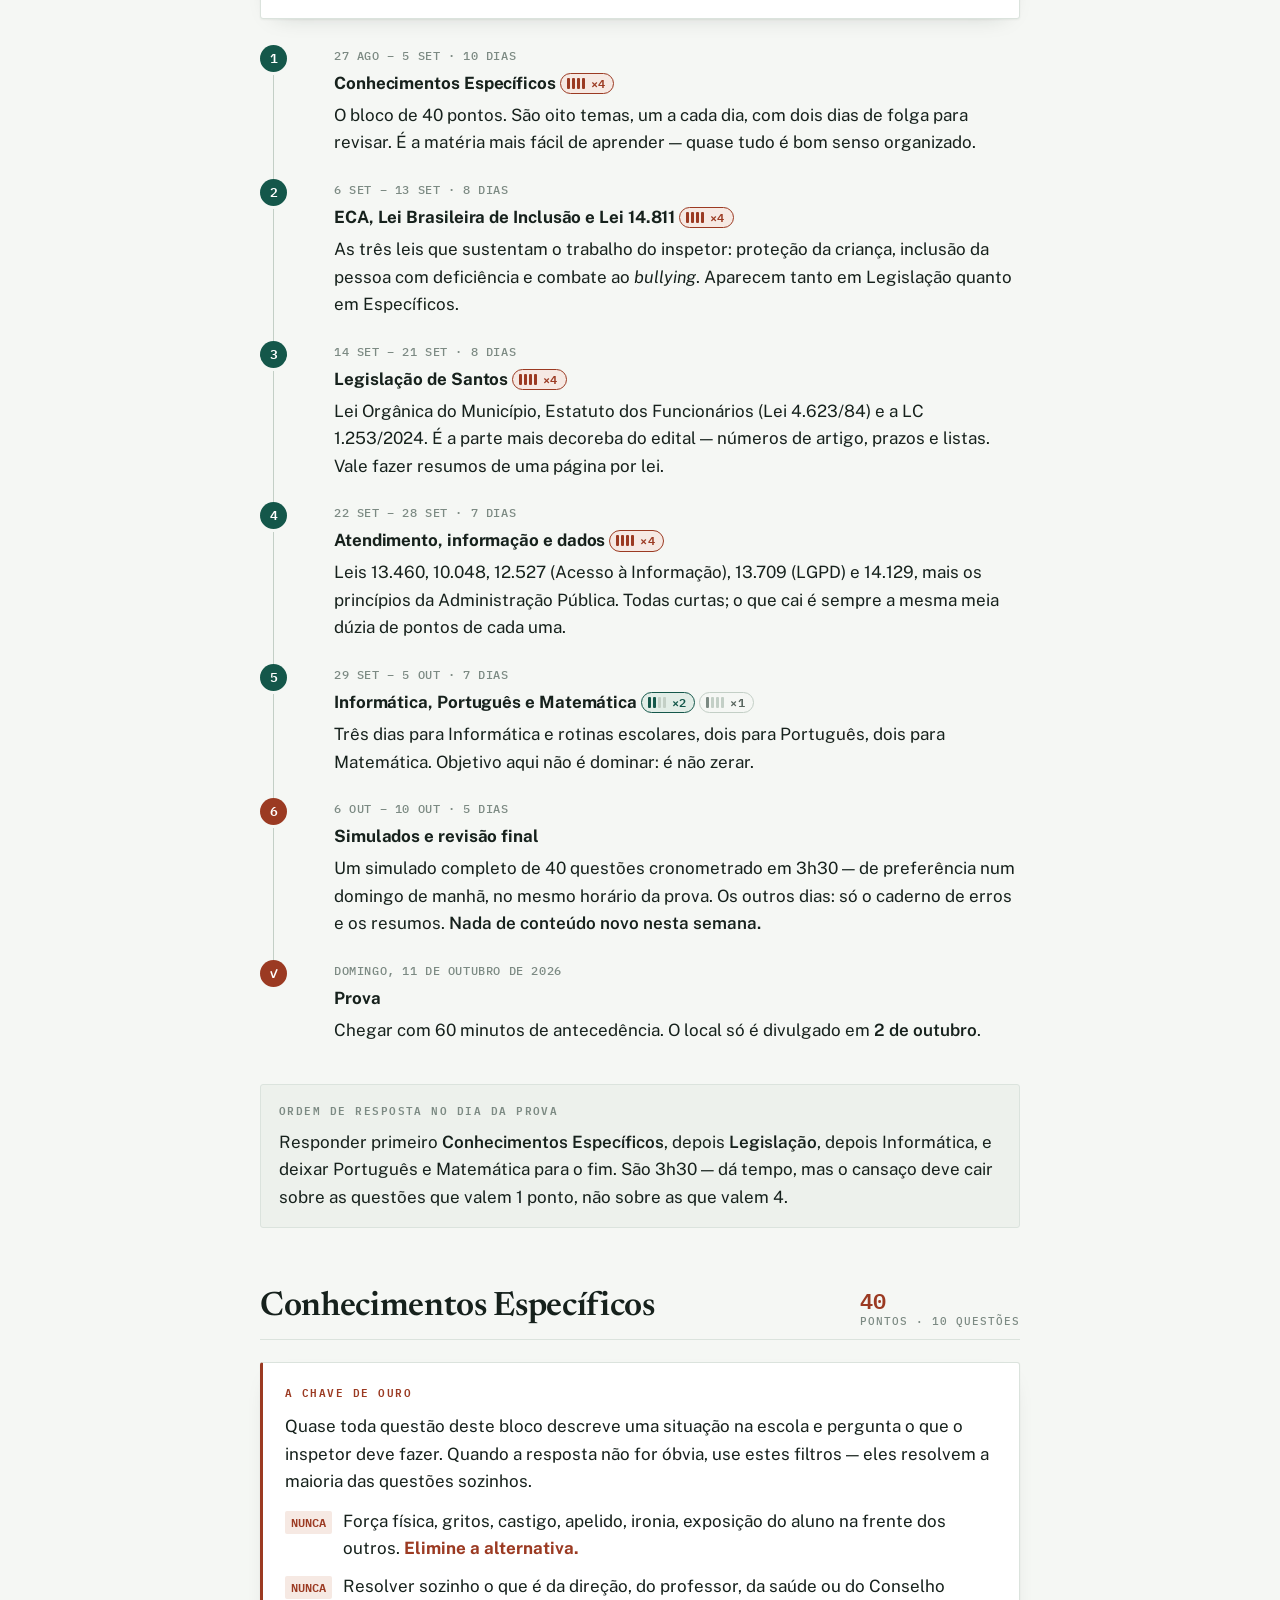
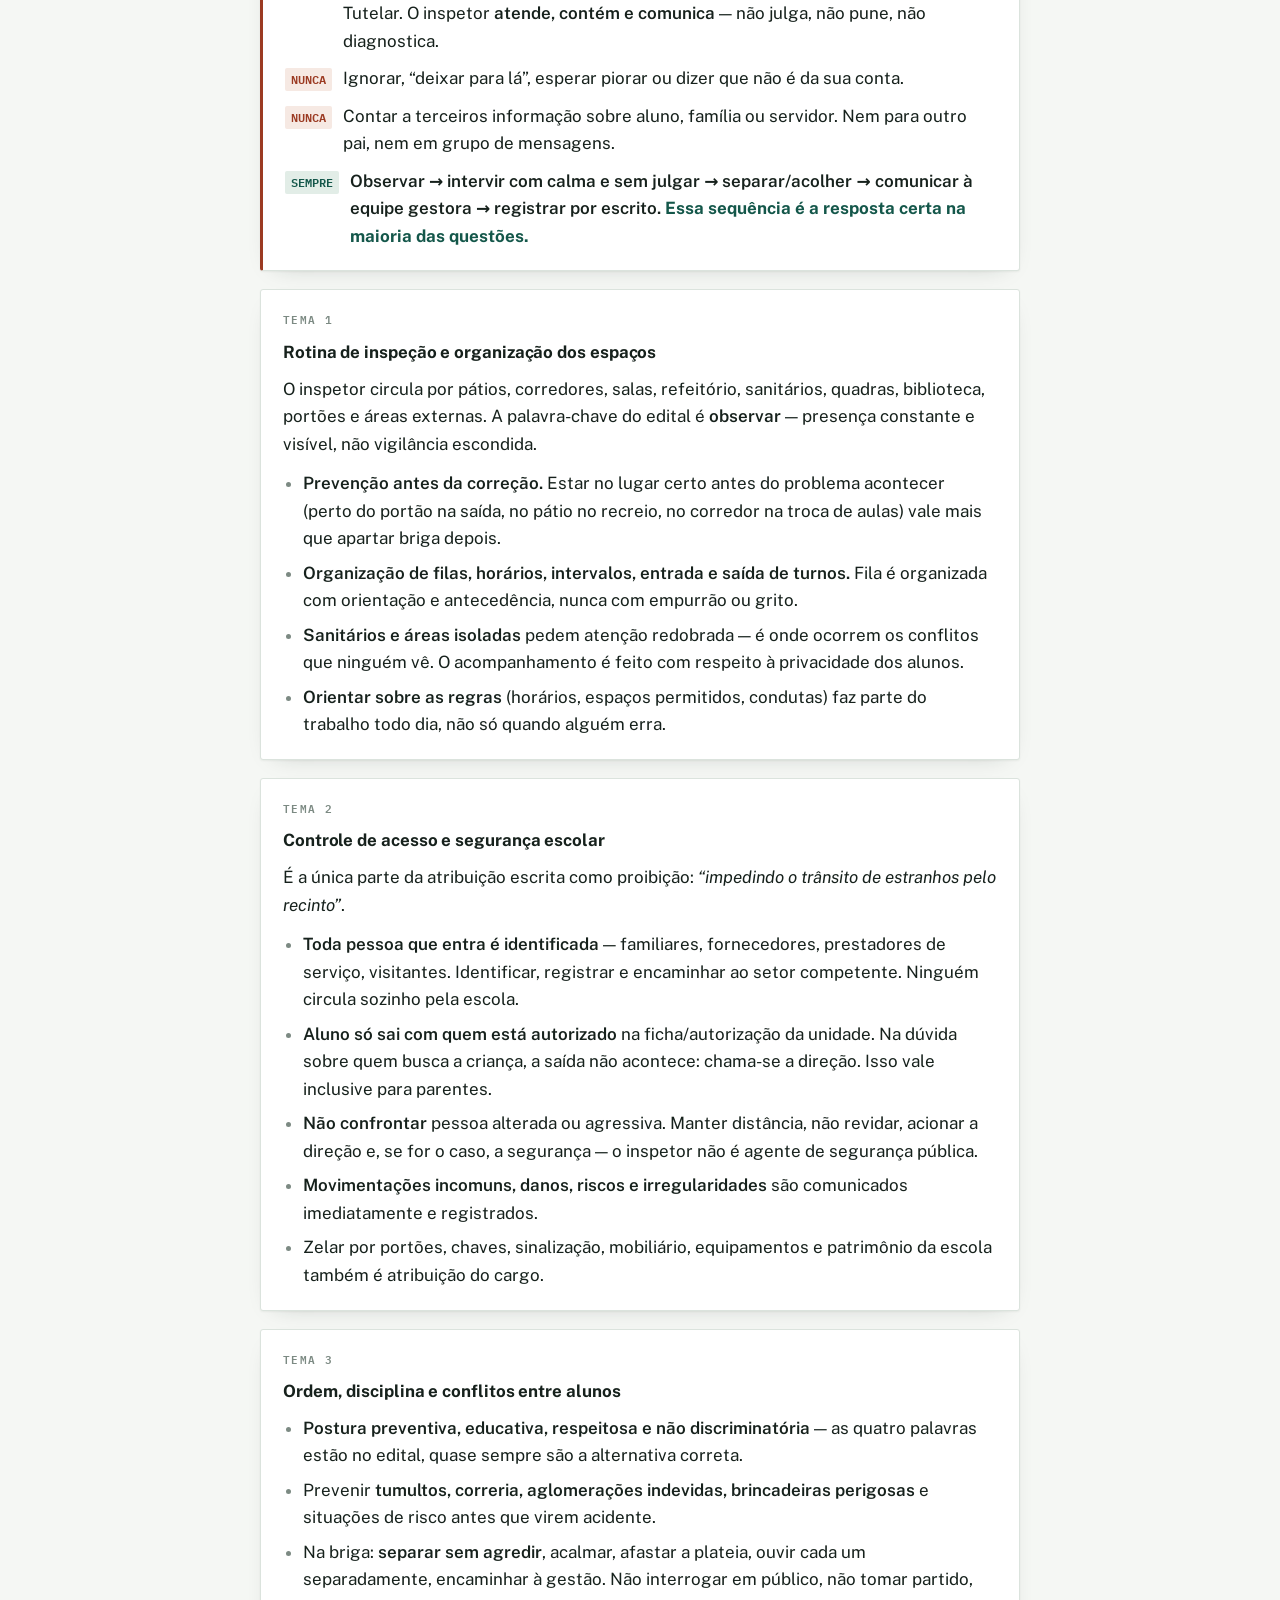
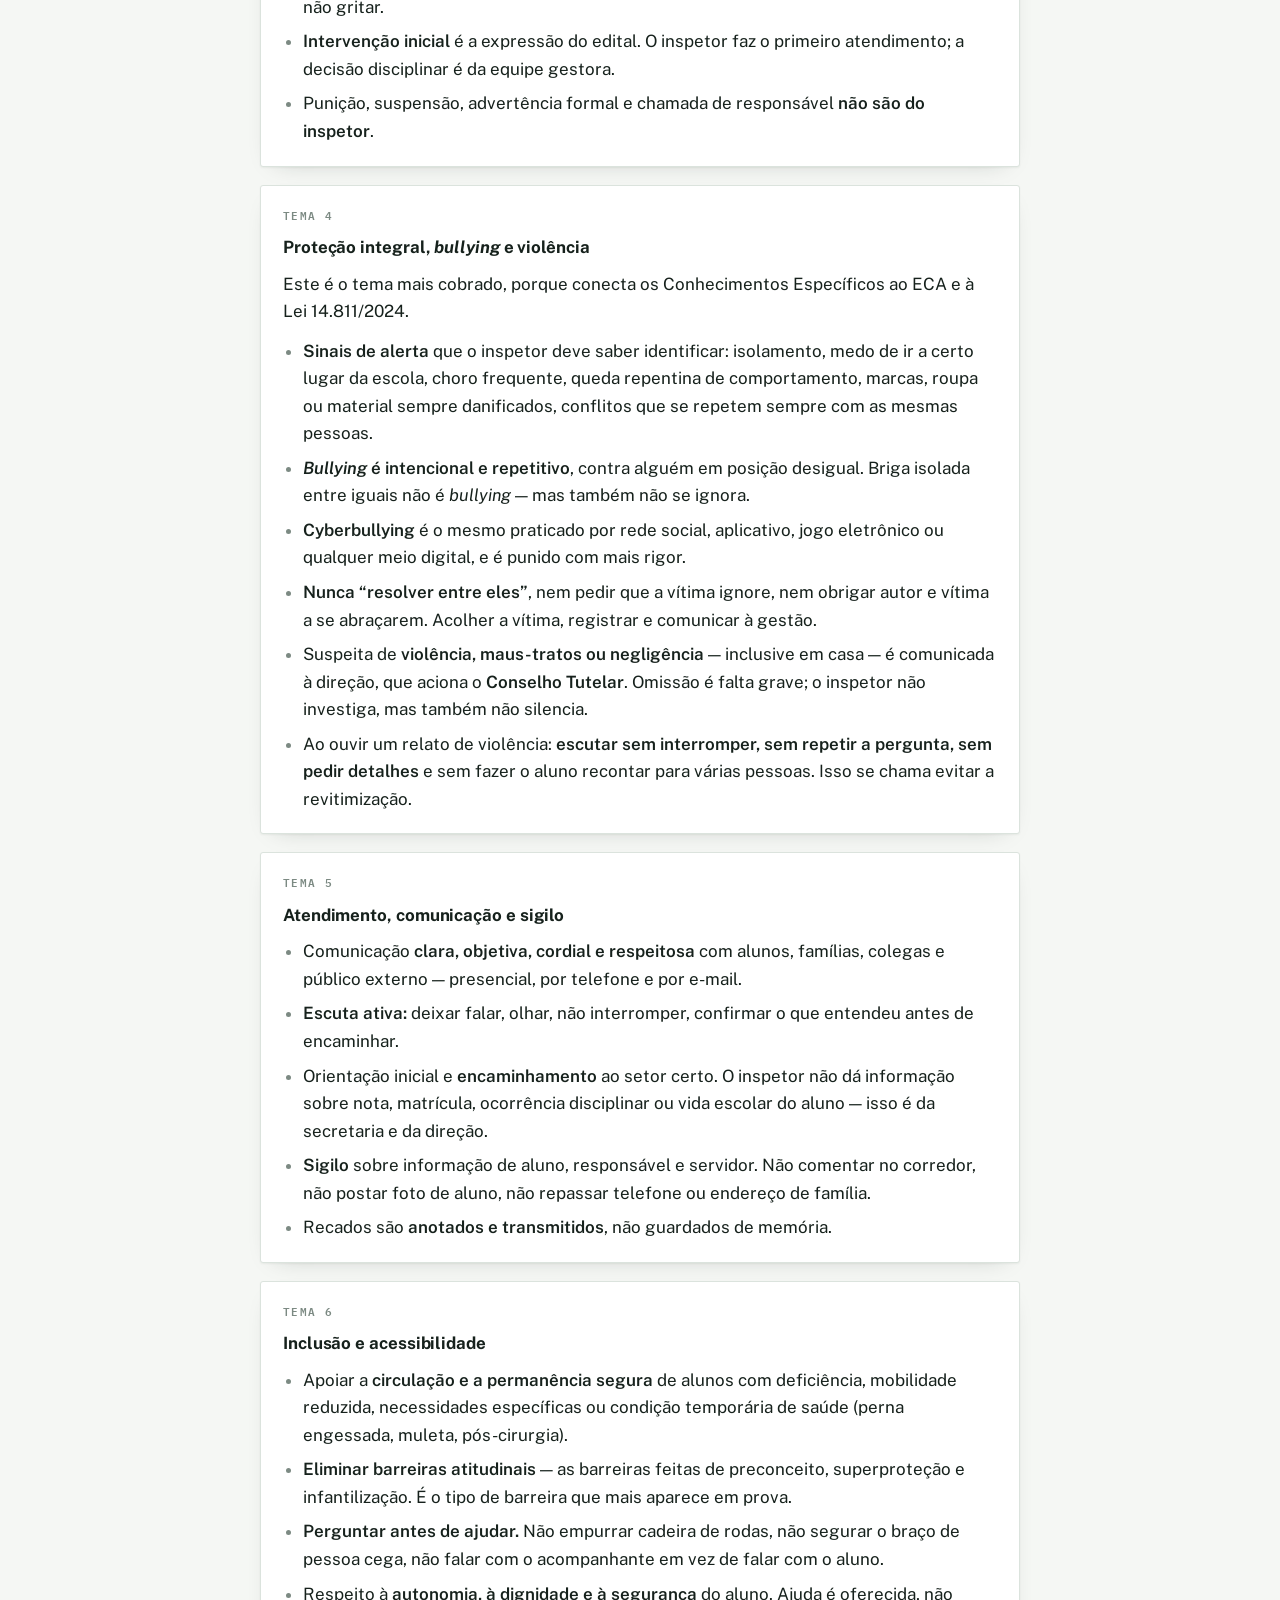
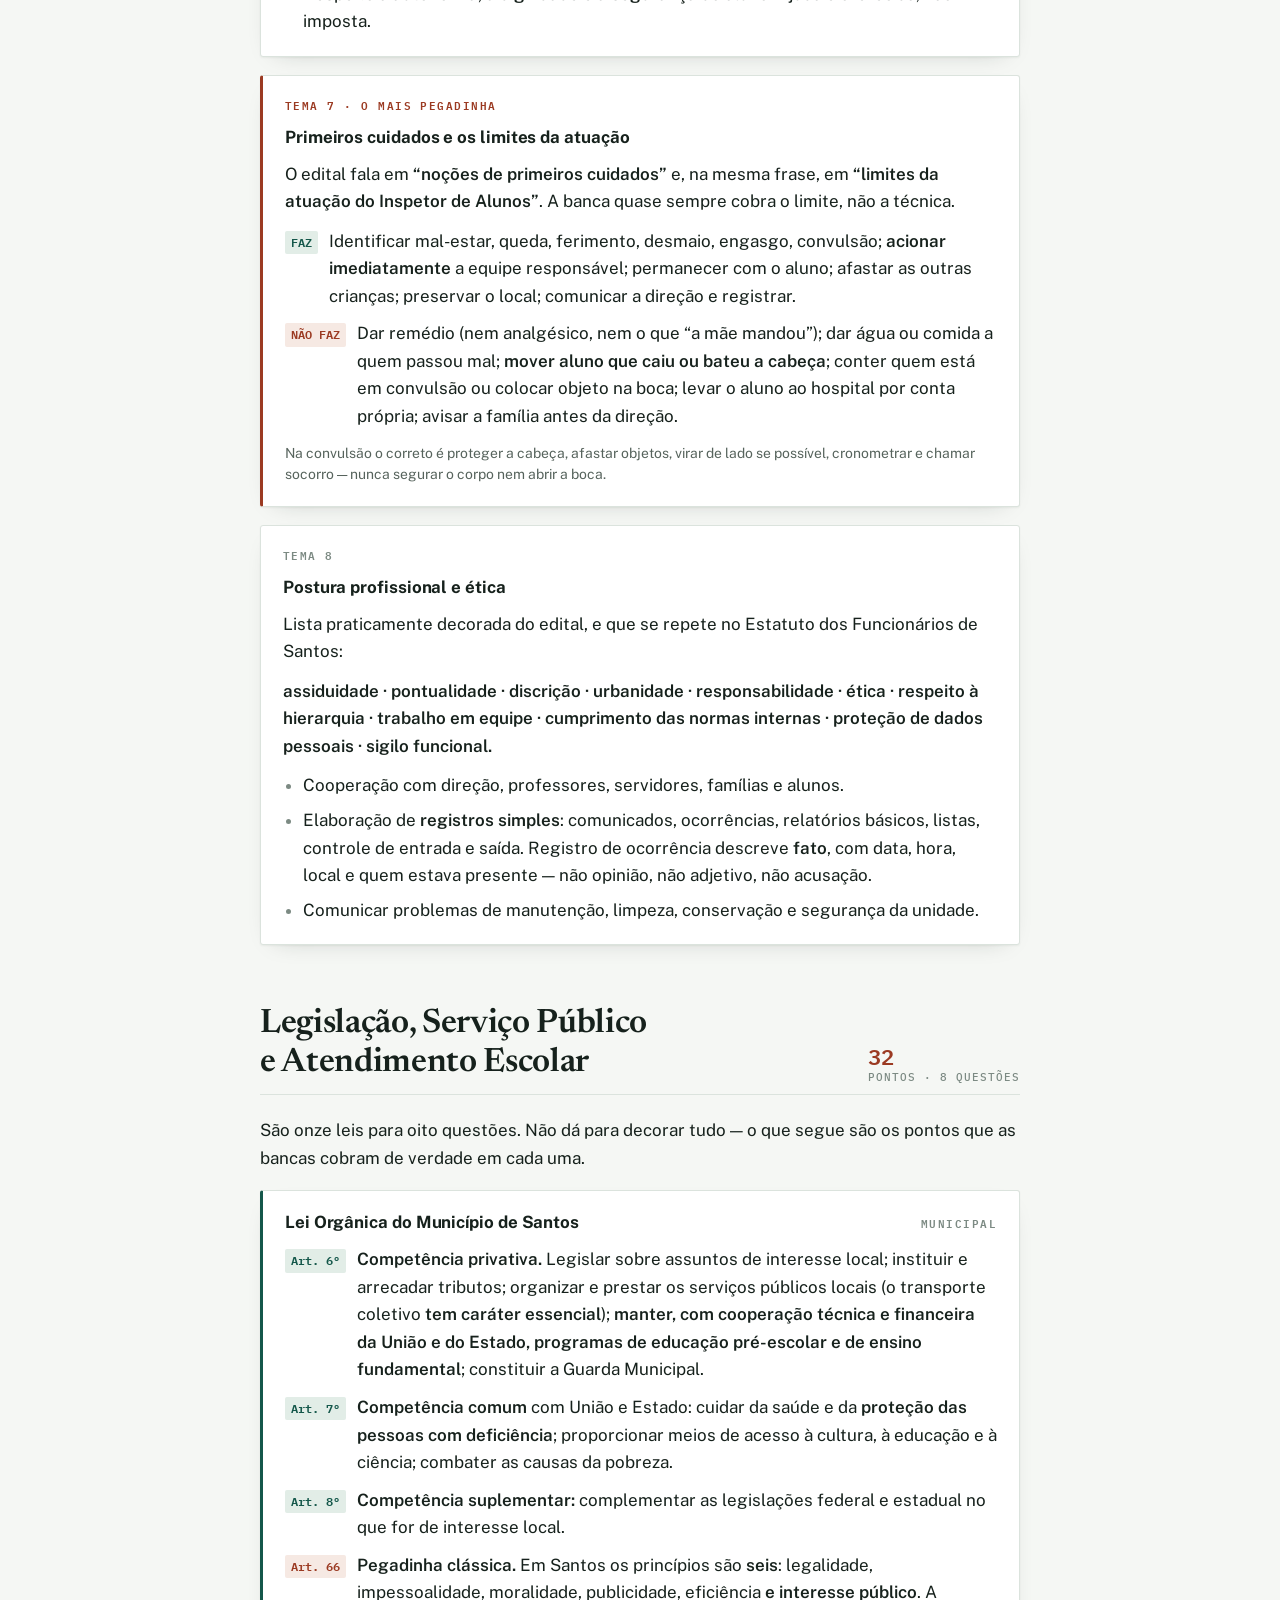
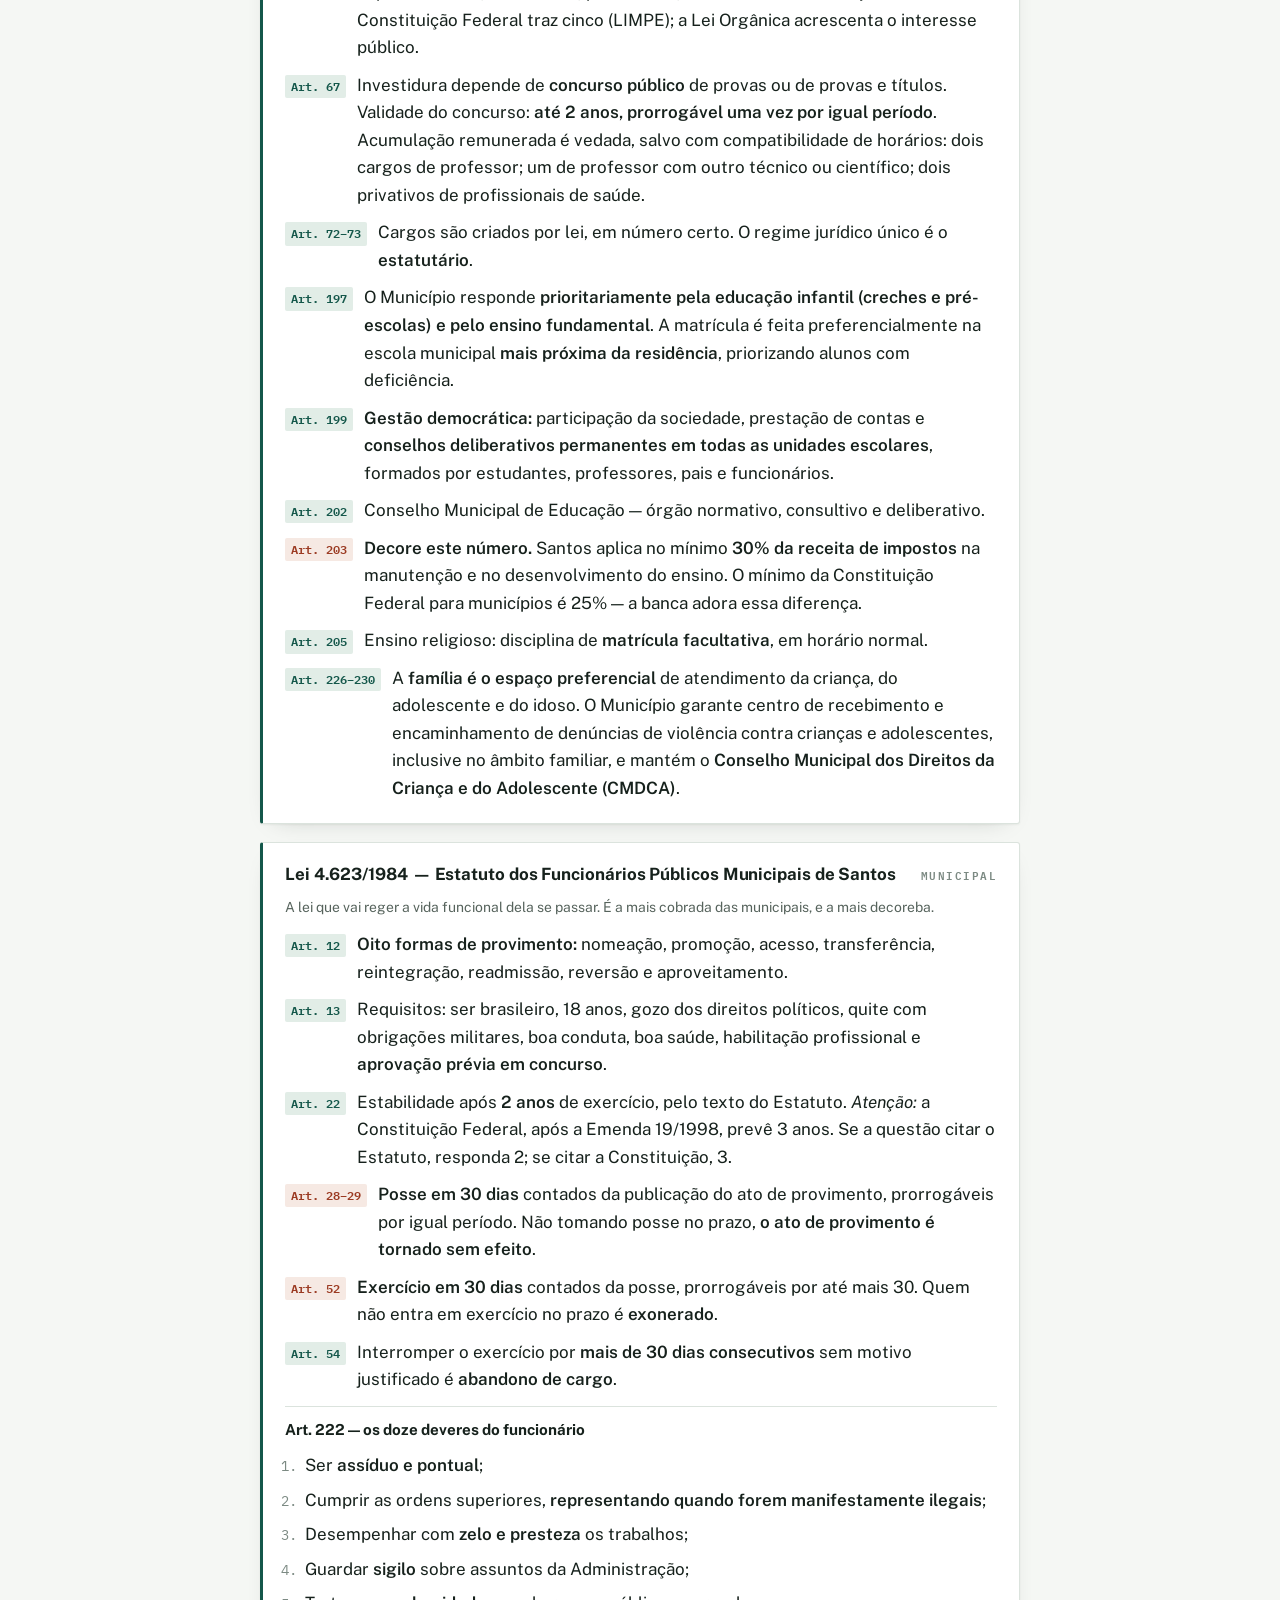
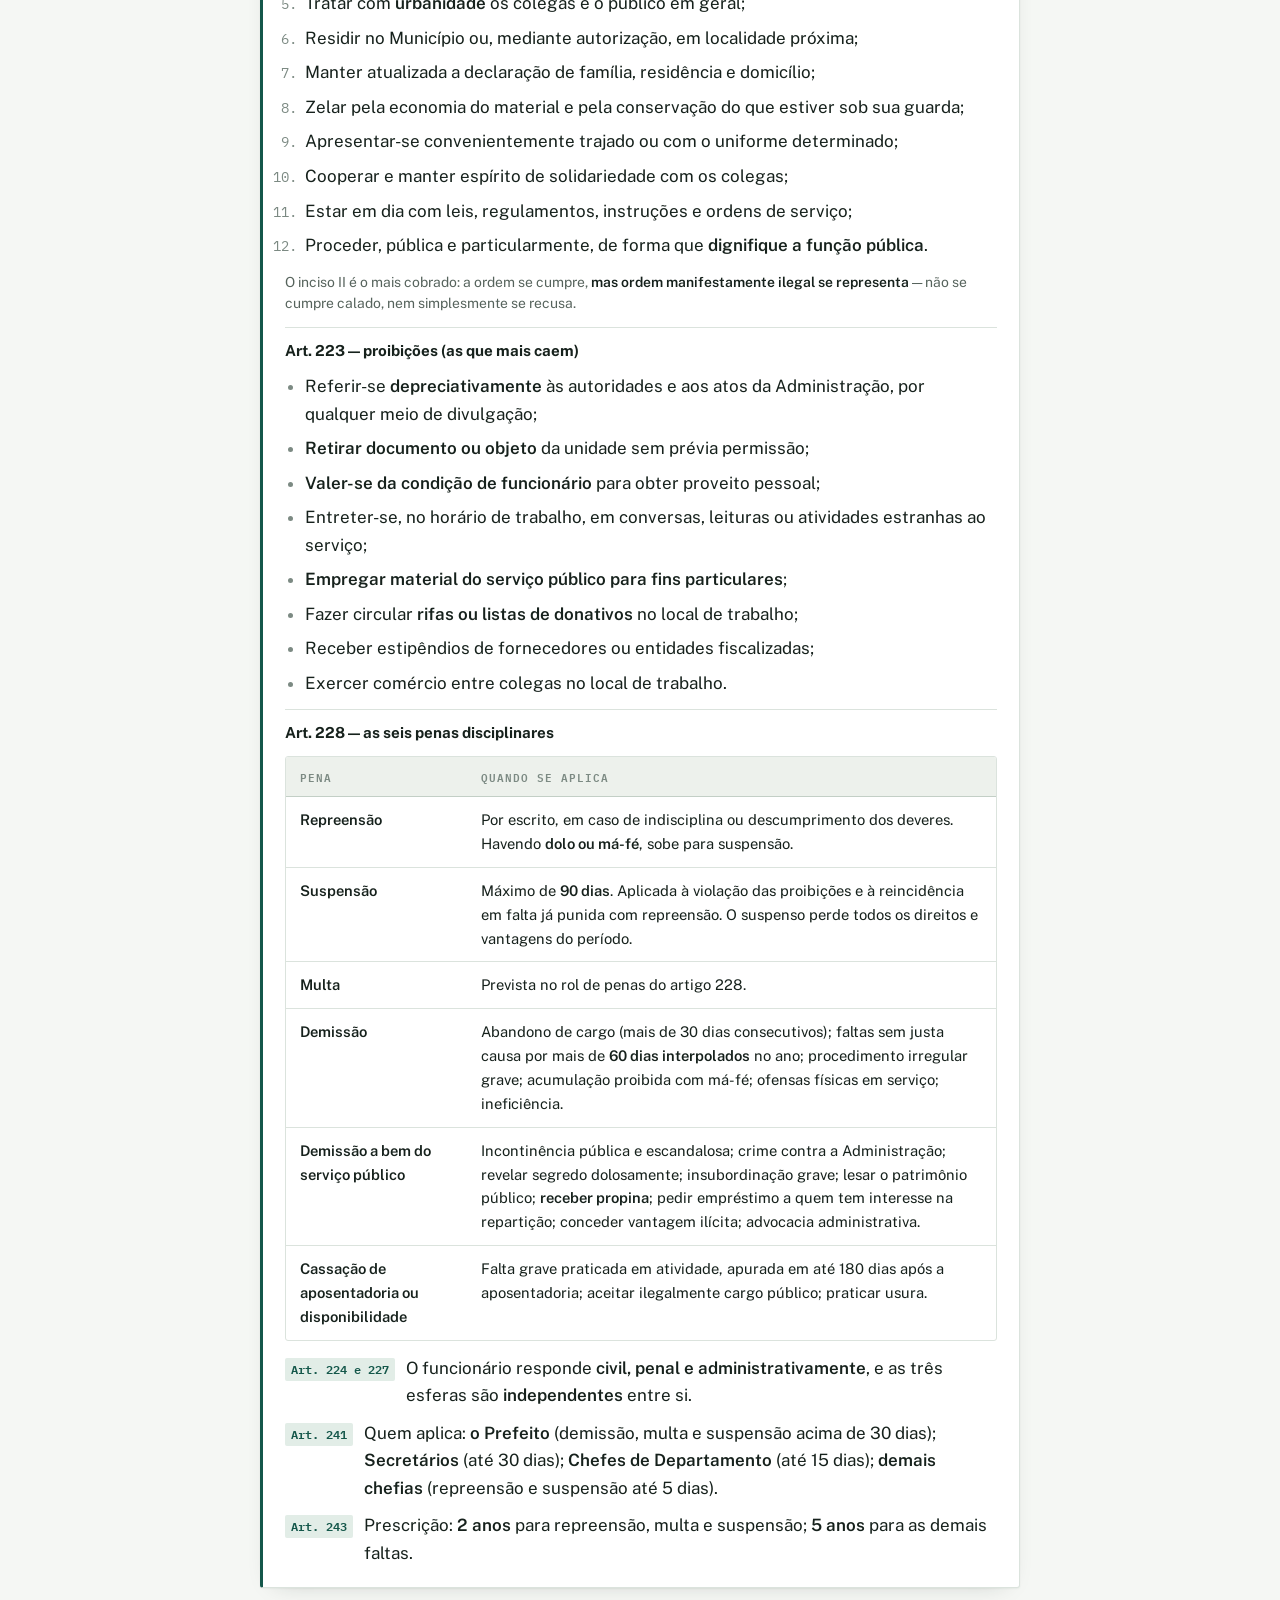
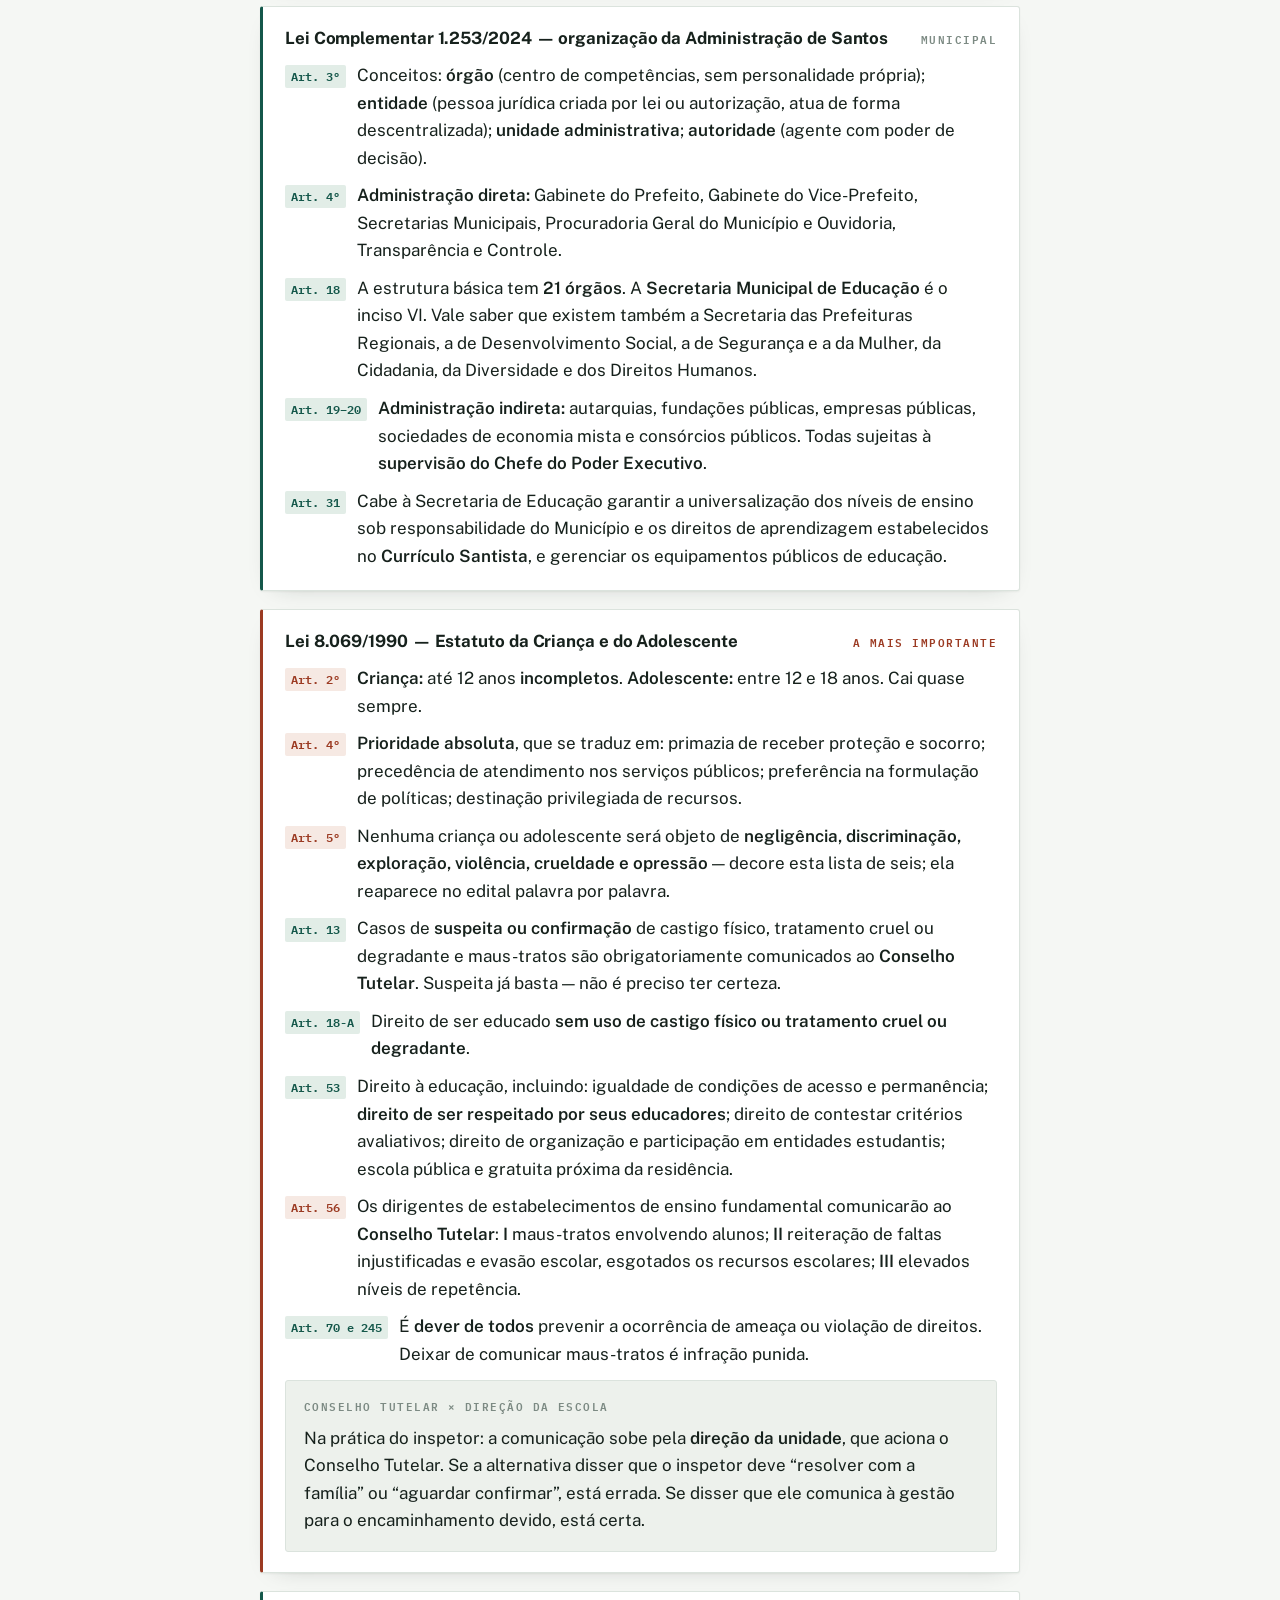
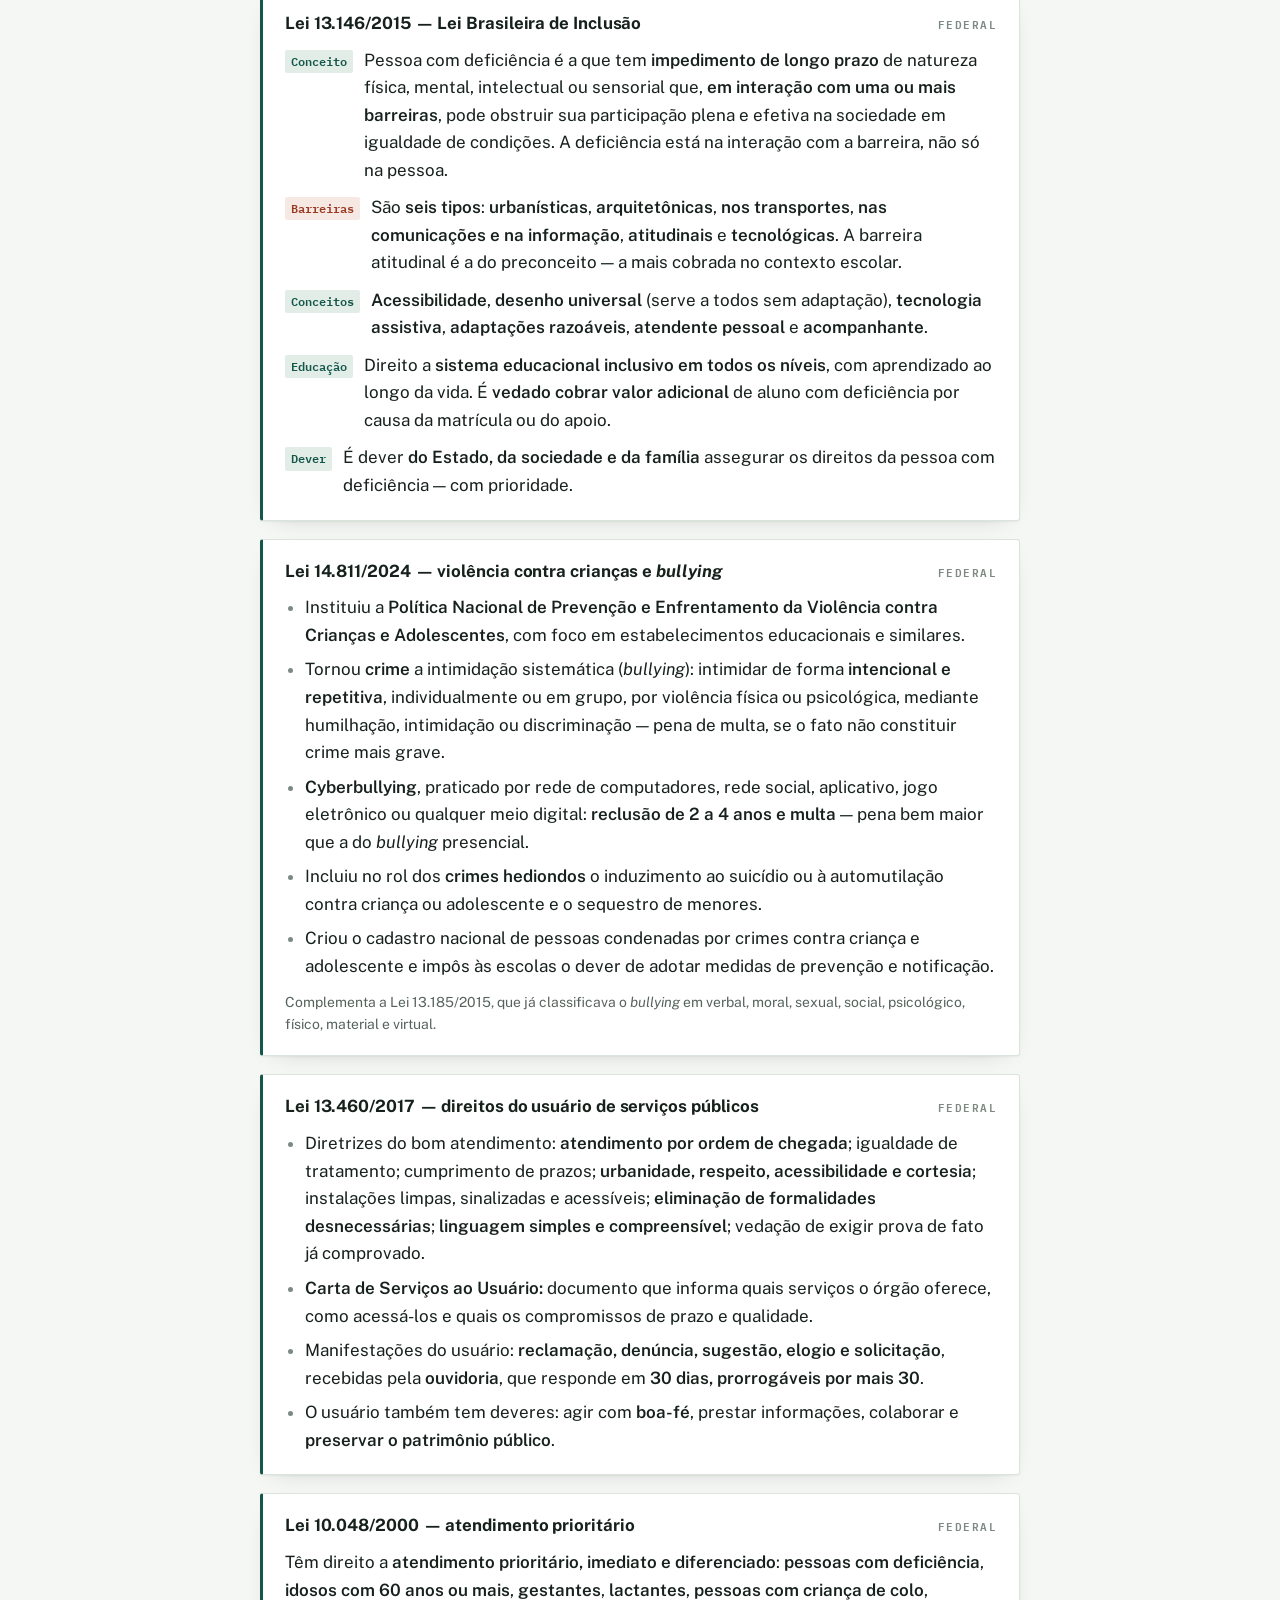
==== commit ab67775d: "Tela de conferencia do gabarito e virada para a fase pos-prova A prova foi em 11/10. O gabarito sai " ====
--- a/caderno.html
+++ b/caderno.html
@@ -366,6 +366,7 @@
     <nav class="kit" aria-label="Material de estudo">
       <span class="kit-label">Kit de estudo</span>
       <a href="./index.html">Início</a>
+      <a href="./conferir.html">Conferir</a>
       <a href="./revisao.html">Voltando a Estudar</a>
       <span class="atual">Caderno</span>
       <a href="./simulado.html">Simulado 1</a>
